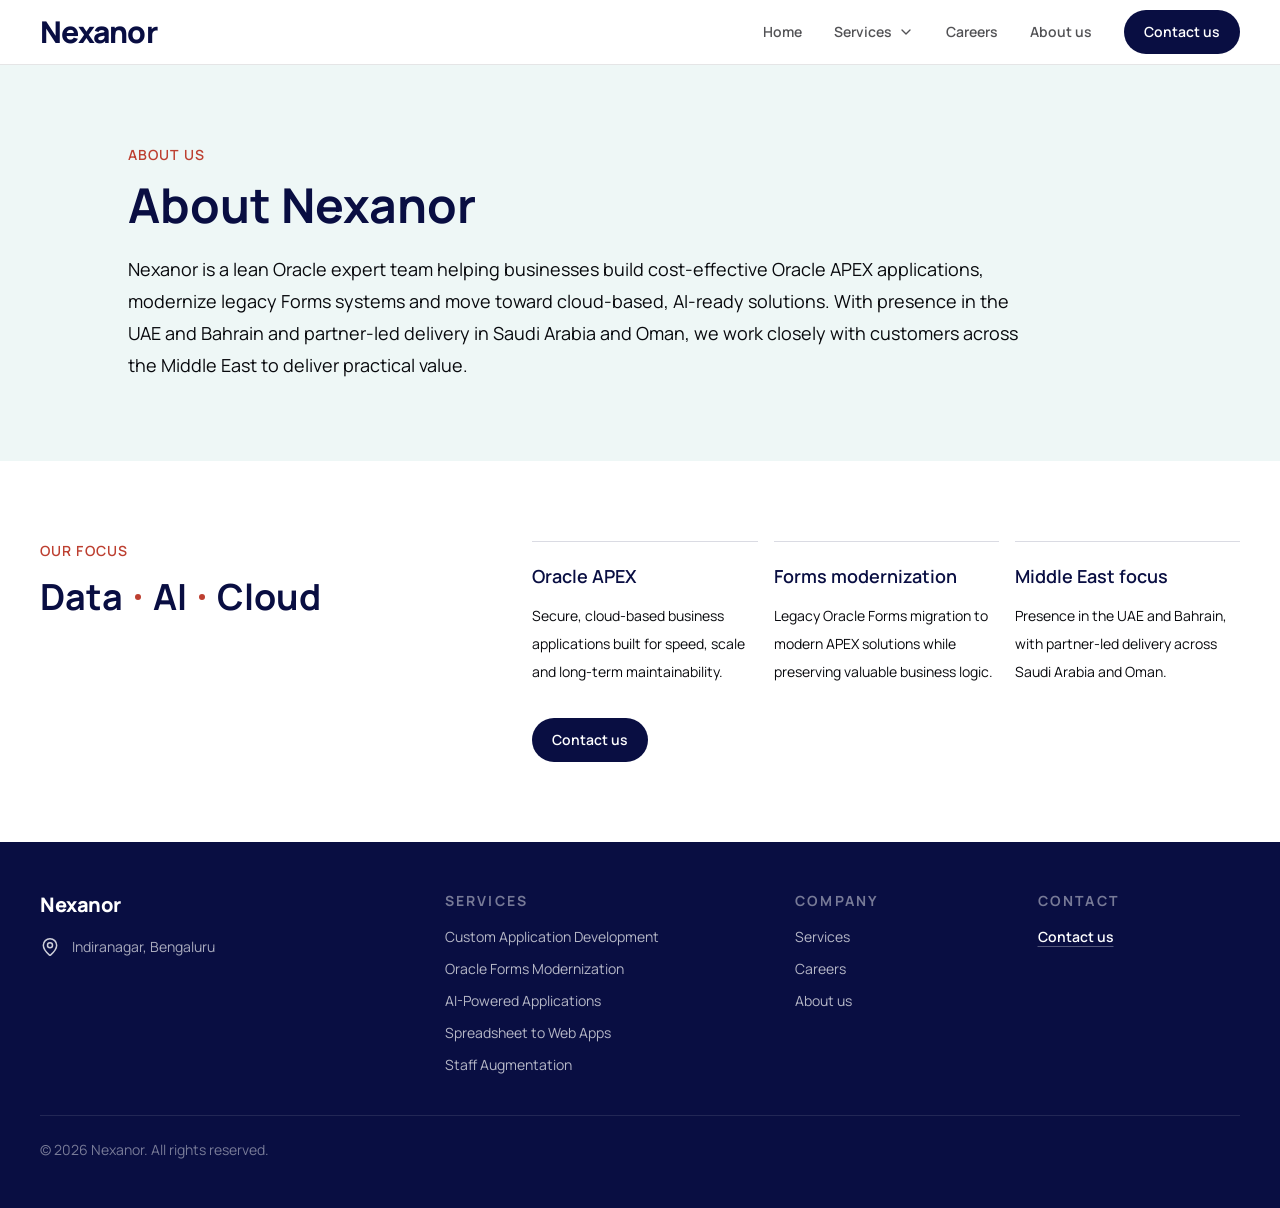
==== about/index.html @ 42dd61ac "Deploy contact form integration" ====
<!DOCTYPE html><html lang="en"> <head><meta charset="UTF-8"><meta name="description" content="Nexanor is an Oracle APEX expert team serving the Middle East with cost-effective, cloud-based, AI-ready business applications and Oracle Forms modernization."><meta name="viewport" content="width=device-width, initial-scale=1.0"><meta name="generator" content="Astro v4.16.19"><link rel="canonical" href="https://www.nexanor.io/about/"><title>About Nexanor | Oracle APEX Experts in the Middle East</title><script type="application/ld+json">{"@context":"https://schema.org","@graph":[{"@type":"Organization","@id":"https://www.nexanor.io/#organization","name":"Nexanor","url":"https://www.nexanor.io","description":"Nexanor builds cost-effective business applications using Oracle APEX, helping growing businesses modernize Oracle Forms and replace spreadsheet-driven processes with secure web applications.","areaServed":["Middle East","United Arab Emirates","India","Africa"],"knowsAbout":["Oracle APEX development","Oracle Forms modernization","Forms to APEX migration","Spreadsheet to web application migration","Cost-effective business applications","Oracle Database","Agentic AI workflows"]},{"@type":"WebSite","@id":"https://www.nexanor.io/#website","name":"Nexanor","url":"https://www.nexanor.io","publisher":{"@id":"https://www.nexanor.io/#organization"},"inLanguage":"en"}]}</script><script async src="https://www.googletagmanager.com/gtag/js?id=G-KNGRKKW37M"></script><link rel="stylesheet" href="/_astro/about.BpkSIraq.css"><script type="module" src="/_astro/hoisted.DgXRHMoU.js"></script></head> <body> <header class="sticky top-0 z-40 border-b border-ink/10 bg-white/95 backdrop-blur"> <nav class="px-5 sm:px-8 lg:px-10" aria-label="Primary navigation"> <div class="shell flex min-h-16 items-center gap-8"> <a class="text-2xl font-extrabold tracking-tight text-brand sm:text-3xl" href="/" aria-label="Nexanor home">
Nexanor
</a> <div class="ml-auto hidden items-center gap-8 md:flex"> <a class="text-sm font-semibold text-ink/70 transition hover:text-ink" href="/">Home</a> <div class="group relative"> <a class="inline-flex items-center gap-1.5 py-5 text-sm font-semibold text-ink/70 transition hover:text-ink" href="/services/">
Services
<svg xmlns="http://www.w3.org/2000/svg" width="24" height="24" viewBox="0 0 24 24" fill="none" stroke="currentColor" stroke-width="2" stroke-linecap="round" stroke-linejoin="round" aria-hidden="true" class="lucide lucide-chevron-down h-4 w-4 transition group-hover:rotate-180 group-focus-within:rotate-180"> <path d="m6 9 6 6 6-6"></path>  </svg> </a> <div class="invisible absolute left-1/2 top-full w-80 -translate-x-1/2 pt-3 opacity-0 transition group-hover:visible group-hover:opacity-100 group-focus-within:visible group-focus-within:opacity-100"> <div class="rounded-lg border border-line bg-white p-2 shadow-soft"> <a class="block rounded-md px-4 py-3 text-sm font-semibold text-brand hover:bg-cloud" href="/services/">All services</a> <div class="my-1 border-t border-line"></div> <a class="block rounded-md px-4 py-3 text-sm text-ink/70 transition hover:bg-cloud hover:text-brand" href="/services/oracle-apex-development/"> Custom Application Development </a><a class="block rounded-md px-4 py-3 text-sm text-ink/70 transition hover:bg-cloud hover:text-brand" href="/services/oracle-forms-to-apex-modernization/"> Oracle Forms Modernization </a><a class="block rounded-md px-4 py-3 text-sm text-ink/70 transition hover:bg-cloud hover:text-brand" href="/services/ai-powered-applications/"> AI-Powered Applications </a><a class="block rounded-md px-4 py-3 text-sm text-ink/70 transition hover:bg-cloud hover:text-brand" href="/services/spreadsheet-to-web-applications/"> Spreadsheet to Web Applications </a><a class="block rounded-md px-4 py-3 text-sm text-ink/70 transition hover:bg-cloud hover:text-brand" href="/services/oracle-staff-augmentation/"> Oracle Staff Augmentation </a> </div> </div> </div> <a class="text-sm font-semibold text-ink/70 transition hover:text-ink" href="/careers/">Careers</a><a class="text-sm font-semibold text-ink/70 transition hover:text-ink" href="/about/">About us</a> </div> <div class="hidden items-center gap-3 md:flex"> <button class="button-primary" type="button" data-contact-open>Contact us</button> </div> <button class="ml-auto inline-flex h-11 w-11 items-center justify-center rounded-full border border-ink/15 bg-white text-ink md:hidden" type="button" aria-label="Open navigation menu" aria-controls="mobile-menu" aria-expanded="false" data-menu-toggle> <span class="sr-only">Menu</span> <span class="relative block h-4 w-5" aria-hidden="true"> <span class="absolute left-0 top-0 h-0.5 w-5 rounded bg-current transition" data-menu-line></span> <span class="absolute left-0 top-1.5 h-0.5 w-5 rounded bg-current transition" data-menu-line></span> <span class="absolute left-0 top-3 h-0.5 w-5 rounded bg-current transition" data-menu-line></span> </span> </button> </div> </nav> <div id="mobile-menu" class="hidden border-t border-ink/10 bg-white px-5 py-4 md:hidden" data-mobile-menu> <div class="mx-auto flex max-w-7xl flex-col gap-2"> <a class="rounded-lg px-2 py-3 text-base font-semibold text-ink" href="/">Home</a> <details class="group"> <summary class="flex cursor-pointer list-none items-center justify-between rounded-lg px-2 py-3 text-base font-semibold text-ink [&::-webkit-details-marker]:hidden">
Services
<svg xmlns="http://www.w3.org/2000/svg" width="24" height="24" viewBox="0 0 24 24" fill="none" stroke="currentColor" stroke-width="2" stroke-linecap="round" stroke-linejoin="round" aria-hidden="true" class="lucide lucide-chevron-down h-5 w-5 transition group-open:rotate-180"> <path d="m6 9 6 6 6-6"></path>  </svg> </summary> <div class="ml-2 grid border-l border-line pl-3"> <a class="px-2 py-2.5 text-sm font-semibold text-brand" href="/services/">All services</a> <a class="px-2 py-2.5 text-sm text-ink/70" href="/services/oracle-apex-development/">Custom Application Development</a><a class="px-2 py-2.5 text-sm text-ink/70" href="/services/oracle-forms-to-apex-modernization/">Oracle Forms Modernization</a><a class="px-2 py-2.5 text-sm text-ink/70" href="/services/ai-powered-applications/">AI-Powered Applications</a><a class="px-2 py-2.5 text-sm text-ink/70" href="/services/spreadsheet-to-web-applications/">Spreadsheet to Web Applications</a><a class="px-2 py-2.5 text-sm text-ink/70" href="/services/oracle-staff-augmentation/">Oracle Staff Augmentation</a> </div> </details> <a class="rounded-lg px-2 py-3 text-base font-semibold text-ink" href="/careers/">Careers</a><a class="rounded-lg px-2 py-3 text-base font-semibold text-ink" href="/about/">About us</a> <button class="button-primary mt-2 w-full" type="button" data-contact-open>Contact us</button> </div> </div> </header>  <main>  <section class="section bg-[#eef7f6]"> <div class="shell max-w-5xl"> <p class="eyebrow">About us</p> <h1 class="mt-4 max-w-4xl text-[2.5rem] font-bold leading-[1.08] text-brand sm:text-5xl">About Nexanor</h1> <p class="mt-6 max-w-4xl text-lg leading-8 text-graphite/72">
Nexanor is a lean Oracle expert team helping businesses build cost-effective Oracle APEX applications, modernize legacy Forms systems and move toward cloud-based, AI-ready solutions. With presence in the UAE and Bahrain and partner-led delivery in Saudi Arabia and Oman, we work closely with customers across the Middle East to deliver practical value.
</p> </div> </section> <section class="section bg-white"> <div class="shell grid gap-10 lg:grid-cols-[0.78fr_1.22fr]"> <div> <p class="eyebrow">Our focus</p> <h2 class="mt-4 flex flex-wrap items-center gap-x-3 gap-y-2 text-3xl font-bold leading-tight text-brand sm:text-4xl"> <span>Data</span> <span class="h-1.5 w-1.5 rounded-full bg-oracle" aria-hidden="true"></span> <span>AI</span> <span class="h-1.5 w-1.5 rounded-full bg-oracle" aria-hidden="true"></span> <span>Cloud</span> </h2> </div> <div> <div class="grid gap-4 md:grid-cols-3"> <article class="border-t border-brand/15 pt-5"> <h3 class="text-lg font-semibold text-brand">Oracle APEX</h3> <p class="mt-3 text-sm leading-7 text-ink/66">
Secure, cloud-based business applications built for speed, scale and long-term maintainability.
</p> </article> <article class="border-t border-brand/15 pt-5"> <h3 class="text-lg font-semibold text-brand">Forms modernization</h3> <p class="mt-3 text-sm leading-7 text-ink/66">
Legacy Oracle Forms migration to modern APEX solutions while preserving valuable business logic.
</p> </article> <article class="border-t border-brand/15 pt-5"> <h3 class="text-lg font-semibold text-brand">Middle East focus</h3> <p class="mt-3 text-sm leading-7 text-ink/66">
Presence in the UAE and Bahrain, with partner-led delivery across Saudi Arabia and Oman.
</p> </article> </div> <button class="button-primary mt-8 w-fit" type="button" data-contact-open>Contact us</button> </div> </div> </section>  </main> <footer class="border-t border-brand/10 bg-brand px-5 py-12 text-white sm:px-8 lg:px-10"> <div class="shell grid gap-10 sm:grid-cols-2 lg:grid-cols-[1.35fr_1.15fr_0.75fr_0.75fr]"> <div> <a class="text-xl font-extrabold tracking-tight" href="/">Nexanor</a> <div class="mt-4 flex max-w-md items-start gap-3 text-sm leading-6 text-white/65"> <svg xmlns="http://www.w3.org/2000/svg" width="24" height="24" viewBox="0 0 24 24" fill="none" stroke="currentColor" stroke-width="1.8" stroke-linecap="round" stroke-linejoin="round" aria-hidden="true" class="lucide lucide-map-pin mt-0.5 h-5 w-5 shrink-0 text-white/80"> <path d="M20 10c0 4.993-5.539 10.193-7.399 11.799a1 1 0 0 1-1.202 0C9.539 20.193 4 14.993 4 10a8 8 0 0 1 16 0"></path><circle cx="12" cy="10" r="3"></circle>  </svg> <p>Indiranagar, Bengaluru</p> </div> </div> <div> <h2 class="text-sm font-bold uppercase tracking-[0.16em] text-white/45">Services</h2> <ul class="mt-4 grid gap-3 text-sm text-white/70"> <li><a class="hover:text-white" href="/services/oracle-apex-development/">Custom Application Development</a></li><li><a class="hover:text-white" href="/services/oracle-forms-to-apex-modernization/">Oracle Forms Modernization</a></li><li><a class="hover:text-white" href="/services/ai-powered-applications/">AI-Powered Applications</a></li><li><a class="hover:text-white" href="/services/spreadsheet-to-web-applications/">Spreadsheet to Web Apps</a></li><li><a class="hover:text-white" href="/services/oracle-staff-augmentation/">Staff Augmentation</a></li> </ul> </div> <div> <h2 class="text-sm font-bold uppercase tracking-[0.16em] text-white/45">Company</h2> <ul class="mt-4 grid gap-3 text-sm text-white/70"> <li><a class="hover:text-white" href="/services/">Services</a></li> <li><a class="hover:text-white" href="/careers/">Careers</a></li> <li><a class="hover:text-white" href="/about/">About us</a></li> </ul> </div> <div> <h2 class="text-sm font-bold uppercase tracking-[0.16em] text-white/45">Contact</h2> <button class="mt-4 text-left text-sm font-semibold text-white underline decoration-white/30 underline-offset-4 hover:decoration-white" type="button" data-contact-open>
Contact us
</button> </div> </div> <div class="shell mt-10 border-t border-white/10 pt-6 text-sm text-white/45"> <p>&copy; 2026 Nexanor. All rights reserved.</p> </div> </footer> <div class="fixed right-4 top-4 z-[60] hidden w-[calc(100%-2rem)] max-w-md rounded-2xl border bg-white p-4 shadow-soft sm:right-6 sm:top-6" role="status" aria-live="polite" data-contact-toast> <div class="flex items-start gap-3"> <span class="mt-1 h-2.5 w-2.5 shrink-0 rounded-full" data-contact-toast-dot></span> <p class="text-sm font-semibold leading-6" data-contact-toast-text></p> </div> </div> <div class="fixed inset-0 z-50 hidden items-start justify-center overflow-y-auto px-4 py-4 sm:items-center sm:px-5 sm:py-6" role="dialog" aria-modal="true" aria-labelledby="contact-title" data-contact-modal> <button class="absolute inset-0 bg-ink/60 backdrop-blur-sm" type="button" aria-label="Close contact form" data-contact-close></button> <section class="relative z-10 w-full max-w-xl rounded-2xl bg-white p-5 shadow-soft sm:max-h-[calc(100vh-3rem)] sm:overflow-y-auto sm:p-8"> <div class="flex items-start justify-between gap-6"> <div> <p class="eyebrow">Start a conversation</p> <h2 id="contact-title" class="mt-3 text-2xl font-bold text-ink sm:text-3xl">Contact us</h2> <p class="mt-3 text-sm leading-6 text-ink/65">Tell us what you are trying to build, modernize or simplify.</p> </div> <button class="sticky top-0 flex h-10 w-10 shrink-0 items-center justify-center rounded-full border border-ink/15 bg-white text-ink shadow-sm transition hover:border-ink/40" type="button" aria-label="Close contact form" data-contact-close> <span aria-hidden="true">&times;</span> </button> </div> <form class="mt-6 grid gap-4" data-contact-form> <div class="hidden" aria-hidden="true"> <label>
Website
<input type="text" name="website" tabindex="-1" autocomplete="off"> </label> </div> <label class="grid gap-2 text-sm font-semibold text-ink"> <span>Name <span class="text-oracle" aria-hidden="true">*</span></span> <input class="rounded-xl border border-ink/10 bg-cloud px-4 py-3 text-base font-normal outline-none transition focus:border-brand/35 focus:bg-white focus:ring-2 focus:ring-brand/10" type="text" name="fullName" autocomplete="name" maxlength="200" required> </label> <label class="grid gap-2 text-sm font-semibold text-ink"> <span>Email <span class="text-oracle" aria-hidden="true">*</span></span> <input class="rounded-xl border border-ink/10 bg-cloud px-4 py-3 text-base font-normal outline-none transition focus:border-brand/35 focus:bg-white focus:ring-2 focus:ring-brand/10" type="email" name="email" autocomplete="email" maxlength="320" required> </label> <div class="grid gap-4 sm:grid-cols-2"> <label class="grid gap-2 text-sm font-semibold text-ink">
Company
<input class="rounded-xl border border-ink/10 bg-cloud px-4 py-3 text-base font-normal outline-none transition focus:border-brand/35 focus:bg-white focus:ring-2 focus:ring-brand/10" type="text" name="companyName" autocomplete="organization" maxlength="200"> </label> <label class="grid gap-2 text-sm font-semibold text-ink"> <span>Phone <span class="text-oracle" aria-hidden="true">*</span></span> <input class="rounded-xl border border-ink/10 bg-cloud px-4 py-3 text-base font-normal outline-none transition focus:border-brand/35 focus:bg-white focus:ring-2 focus:ring-brand/10" type="tel" name="phone" autocomplete="tel" maxlength="80" placeholder="+971 50..." pattern="^+?[0-9 ()-]{7,30}$" required> </label> </div> <label class="grid gap-2 text-sm font-semibold text-ink"> <span>Message <span class="text-oracle" aria-hidden="true">*</span></span> <textarea class="min-h-32 rounded-xl border border-ink/10 bg-cloud px-4 py-3 text-base font-normal outline-none transition focus:border-brand/35 focus:bg-white focus:ring-2 focus:ring-brand/10" name="message" maxlength="4000" required data-contact-message-input></textarea> <span class="text-right text-xs font-normal leading-5 text-ink/45" data-contact-message-count>0 / 4000</span> </label> <p class="hidden rounded-2xl border px-4 py-3 text-sm leading-6" data-contact-message role="status" aria-live="polite"></p> <button class="mt-2 inline-flex items-center justify-center rounded-full bg-brand px-5 py-3 text-sm font-semibold text-white transition hover:bg-[#151c60] focus:outline-none focus:ring-2 focus:ring-brand focus:ring-offset-2 disabled:cursor-wait disabled:bg-brand/65" type="submit" data-contact-submit>
Send message
</button> </form> </section> </div>  </body></html>
---- _astro/about.BpkSIraq.css ----
@font-face{font-family:Manrope Variable;font-style:normal;font-display:swap;font-weight:200 800;src:url([data-uri]) format("woff2-variations");unicode-range:U+0460-052F,U+1C80-1C8A,U+20B4,U+2DE0-2DFF,U+A640-A69F,U+FE2E-FE2F}@font-face{font-family:Manrope Variable;font-style:normal;font-display:swap;font-weight:200 800;src:url(/_astro/manrope-cyrillic-wght-normal.Dvxsihut.woff2) format("woff2-variations");unicode-range:U+0301,U+0400-045F,U+0490-0491,U+04B0-04B1,U+2116}@font-face{font-family:Manrope Variable;font-style:normal;font-display:swap;font-weight:200 800;src:url(/_astro/manrope-greek-wght-normal.DL7QRZyv.woff2) format("woff2-variations");unicode-range:U+0370-0377,U+037A-037F,U+0384-038A,U+038C,U+038E-03A1,U+03A3-03FF}@font-face{font-family:Manrope Variable;font-style:normal;font-display:swap;font-weight:200 800;src:url(/_astro/manrope-vietnamese-wght-normal.usUDDRr7.woff2) format("woff2-variations");unicode-range:U+0102-0103,U+0110-0111,U+0128-0129,U+0168-0169,U+01A0-01A1,U+01AF-01B0,U+0300-0301,U+0303-0304,U+0308-0309,U+0323,U+0329,U+1EA0-1EF9,U+20AB}@font-face{font-family:Manrope Variable;font-style:normal;font-display:swap;font-weight:200 800;src:url(/_astro/manrope-latin-ext-wght-normal.Ch3YOpNY.woff2) format("woff2-variations");unicode-range:U+0100-02BA,U+02BD-02C5,U+02C7-02CC,U+02CE-02D7,U+02DD-02FF,U+0304,U+0308,U+0329,U+1D00-1DBF,U+1E00-1E9F,U+1EF2-1EFF,U+2020,U+20A0-20AB,U+20AD-20C0,U+2113,U+2C60-2C7F,U+A720-A7FF}@font-face{font-family:Manrope Variable;font-style:normal;font-display:swap;font-weight:200 800;src:url(/_astro/manrope-latin-wght-normal.DHIcAJRg.woff2) format("woff2-variations");unicode-range:U+0000-00FF,U+0131,U+0152-0153,U+02BB-02BC,U+02C6,U+02DA,U+02DC,U+0304,U+0308,U+0329,U+2000-206F,U+20AC,U+2122,U+2191,U+2193,U+2212,U+2215,U+FEFF,U+FFFD}*,:before,:after{--tw-border-spacing-x: 0;--tw-border-spacing-y: 0;--tw-translate-x: 0;--tw-translate-y: 0;--tw-rotate: 0;--tw-skew-x: 0;--tw-skew-y: 0;--tw-scale-x: 1;--tw-scale-y: 1;--tw-pan-x: ;--tw-pan-y: ;--tw-pinch-zoom: ;--tw-scroll-snap-strictness: proximity;--tw-gradient-from-position: ;--tw-gradient-via-position: ;--tw-gradient-to-position: ;--tw-ordinal: ;--tw-slashed-zero: ;--tw-numeric-figure: ;--tw-numeric-spacing: ;--tw-numeric-fraction: ;--tw-ring-inset: ;--tw-ring-offset-width: 0px;--tw-ring-offset-color: #fff;--tw-ring-color: rgb(59 130 246 / .5);--tw-ring-offset-shadow: 0 0 #0000;--tw-ring-shadow: 0 0 #0000;--tw-shadow: 0 0 #0000;--tw-shadow-colored: 0 0 #0000;--tw-blur: ;--tw-brightness: ;--tw-contrast: ;--tw-grayscale: ;--tw-hue-rotate: ;--tw-invert: ;--tw-saturate: ;--tw-sepia: ;--tw-drop-shadow: ;--tw-backdrop-blur: ;--tw-backdrop-brightness: ;--tw-backdrop-contrast: ;--tw-backdrop-grayscale: ;--tw-backdrop-hue-rotate: ;--tw-backdrop-invert: ;--tw-backdrop-opacity: ;--tw-backdrop-saturate: ;--tw-backdrop-sepia: ;--tw-contain-size: ;--tw-contain-layout: ;--tw-contain-paint: ;--tw-contain-style: }::backdrop{--tw-border-spacing-x: 0;--tw-border-spacing-y: 0;--tw-translate-x: 0;--tw-translate-y: 0;--tw-rotate: 0;--tw-skew-x: 0;--tw-skew-y: 0;--tw-scale-x: 1;--tw-scale-y: 1;--tw-pan-x: ;--tw-pan-y: ;--tw-pinch-zoom: ;--tw-scroll-snap-strictness: proximity;--tw-gradient-from-position: ;--tw-gradient-via-position: ;--tw-gradient-to-position: ;--tw-ordinal: ;--tw-slashed-zero: ;--tw-numeric-figure: ;--tw-numeric-spacing: ;--tw-numeric-fraction: ;--tw-ring-inset: ;--tw-ring-offset-width: 0px;--tw-ring-offset-color: #fff;--tw-ring-color: rgb(59 130 246 / .5);--tw-ring-offset-shadow: 0 0 #0000;--tw-ring-shadow: 0 0 #0000;--tw-shadow: 0 0 #0000;--tw-shadow-colored: 0 0 #0000;--tw-blur: ;--tw-brightness: ;--tw-contrast: ;--tw-grayscale: ;--tw-hue-rotate: ;--tw-invert: ;--tw-saturate: ;--tw-sepia: ;--tw-drop-shadow: ;--tw-backdrop-blur: ;--tw-backdrop-brightness: ;--tw-backdrop-contrast: ;--tw-backdrop-grayscale: ;--tw-backdrop-hue-rotate: ;--tw-backdrop-invert: ;--tw-backdrop-opacity: ;--tw-backdrop-saturate: ;--tw-backdrop-sepia: ;--tw-contain-size: ;--tw-contain-layout: ;--tw-contain-paint: ;--tw-contain-style: }*,:before,:after{box-sizing:border-box;border-width:0;border-style:solid;border-color:#e5e7eb}:before,:after{--tw-content: ""}html,:host{line-height:1.5;-webkit-text-size-adjust:100%;-moz-tab-size:4;-o-tab-size:4;tab-size:4;font-family:Manrope Variable,ui-sans-serif,system-ui,-apple-system,BlinkMacSystemFont,Segoe UI,sans-serif;font-feature-settings:normal;font-variation-settings:normal;-webkit-tap-highlight-color:transparent}body{margin:0;line-height:inherit}hr{height:0;color:inherit;border-top-width:1px}abbr:where([title]){-webkit-text-decoration:underline dotted;text-decoration:underline dotted}h1,h2,h3,h4,h5,h6{font-size:inherit;font-weight:inherit}a{color:inherit;text-decoration:inherit}b,strong{font-weight:bolder}code,kbd,samp,pre{font-family:ui-monospace,SFMono-Regular,Menlo,Monaco,Consolas,Liberation Mono,Courier New,monospace;font-feature-settings:normal;font-variation-settings:normal;font-size:1em}small{font-size:80%}sub,sup{font-size:75%;line-height:0;position:relative;vertical-align:baseline}sub{bottom:-.25em}sup{top:-.5em}table{text-indent:0;border-color:inherit;border-collapse:collapse}button,input,optgroup,select,textarea{font-family:inherit;font-feature-settings:inherit;font-variation-settings:inherit;font-size:100%;font-weight:inherit;line-height:inherit;letter-spacing:inherit;color:inherit;margin:0;padding:0}button,select{text-transform:none}button,input:where([type=button]),input:where([type=reset]),input:where([type=submit]){-webkit-appearance:button;background-color:transparent;background-image:none}:-moz-focusring{outline:auto}:-moz-ui-invalid{box-shadow:none}progress{vertical-align:baseline}::-webkit-inner-spin-button,::-webkit-outer-spin-button{height:auto}[type=search]{-webkit-appearance:textfield;outline-offset:-2px}::-webkit-search-decoration{-webkit-appearance:none}::-webkit-file-upload-button{-webkit-appearance:button;font:inherit}summary{display:list-item}blockquote,dl,dd,h1,h2,h3,h4,h5,h6,hr,figure,p,pre{margin:0}fieldset{margin:0;padding:0}legend{padding:0}ol,ul,menu{list-style:none;margin:0;padding:0}dialog{padding:0}textarea{resize:vertical}input::-moz-placeholder,textarea::-moz-placeholder{opacity:1;color:#9ca3af}input::placeholder,textarea::placeholder{opacity:1;color:#9ca3af}button,[role=button]{cursor:pointer}:disabled{cursor:default}img,svg,video,canvas,audio,iframe,embed,object{display:block;vertical-align:middle}img,video{max-width:100%;height:auto}[hidden]:where(:not([hidden=until-found])){display:none}:root{color-scheme:light}html{scroll-behavior:smooth}body{--tw-bg-opacity: 1;background-color:rgb(247 248 251 / var(--tw-bg-opacity, 1));font-family:Manrope Variable,ui-sans-serif,system-ui,-apple-system,BlinkMacSystemFont,Segoe UI,sans-serif;--tw-text-opacity: 1;color:rgb(8 9 13 / var(--tw-text-opacity, 1));-webkit-font-smoothing:antialiased;-moz-osx-font-smoothing:grayscale}::-moz-selection{--tw-bg-opacity: 1;background-color:rgb(189 63 48 / var(--tw-bg-opacity, 1));--tw-text-opacity: 1;color:rgb(255 255 255 / var(--tw-text-opacity, 1))}::selection{--tw-bg-opacity: 1;background-color:rgb(189 63 48 / var(--tw-bg-opacity, 1));--tw-text-opacity: 1;color:rgb(255 255 255 / var(--tw-text-opacity, 1))}.section{padding:4rem 1.25rem}@media (min-width: 640px){.section{padding-left:2rem;padding-right:2rem}}@media (min-width: 1024px){.section{padding:5rem 2.5rem}}.shell{margin-left:auto;margin-right:auto;max-width:80rem}.eyebrow{font-size:.75rem;line-height:1rem;font-weight:600;text-transform:uppercase;letter-spacing:.08em;--tw-text-opacity: 1;color:rgb(189 63 48 / var(--tw-text-opacity, 1))}@media (min-width: 640px){.eyebrow{font-size:.875rem;line-height:1.25rem}}.button-primary{display:inline-flex;align-items:center;justify-content:center;border-radius:9999px;--tw-bg-opacity: 1;background-color:rgb(9 14 66 / var(--tw-bg-opacity, 1));padding:.75rem 1.25rem;font-size:.875rem;line-height:1.25rem;font-weight:600;--tw-text-opacity: 1;color:rgb(255 255 255 / var(--tw-text-opacity, 1));transition-property:color,background-color,border-color,text-decoration-color,fill,stroke,opacity,box-shadow,transform,filter,backdrop-filter;transition-timing-function:cubic-bezier(.4,0,.2,1);transition-duration:.15s}.button-primary:hover{--tw-bg-opacity: 1;background-color:rgb(21 28 96 / var(--tw-bg-opacity, 1))}.button-primary:focus{outline:2px solid transparent;outline-offset:2px;--tw-ring-offset-shadow: var(--tw-ring-inset) 0 0 0 var(--tw-ring-offset-width) var(--tw-ring-offset-color);--tw-ring-shadow: var(--tw-ring-inset) 0 0 0 calc(2px + var(--tw-ring-offset-width)) var(--tw-ring-color);box-shadow:var(--tw-ring-offset-shadow),var(--tw-ring-shadow),var(--tw-shadow, 0 0 #0000);--tw-ring-opacity: 1;--tw-ring-color: rgb(9 14 66 / var(--tw-ring-opacity, 1));--tw-ring-offset-width: 2px}.sr-only{position:absolute;width:1px;height:1px;padding:0;margin:-1px;overflow:hidden;clip:rect(0,0,0,0);white-space:nowrap;border-width:0}.pointer-events-none{pointer-events:none}.visible{visibility:visible}.invisible{visibility:hidden}.fixed{position:fixed}.absolute{position:absolute}.relative{position:relative}.sticky{position:sticky}.-inset-3{inset:-.75rem}.inset-0{inset:0}.inset-x-0{left:0;right:0}.-right-24{right:-6rem}.left-0{left:0}.left-1\/2{left:50%}.right-4{right:1rem}.top-0{top:0}.top-1\.5{top:.375rem}.top-14{top:3.5rem}.top-3{top:.75rem}.top-4{top:1rem}.top-full{top:100%}.z-10{z-index:10}.z-40{z-index:40}.z-50{z-index:50}.z-\[60\]{z-index:60}.mx-auto{margin-left:auto;margin-right:auto}.my-1{margin-top:.25rem;margin-bottom:.25rem}.ml-2{margin-left:.5rem}.ml-auto{margin-left:auto}.mt-0\.5{margin-top:.125rem}.mt-1{margin-top:.25rem}.mt-10{margin-top:2.5rem}.mt-12{margin-top:3rem}.mt-2{margin-top:.5rem}.mt-3{margin-top:.75rem}.mt-4{margin-top:1rem}.mt-5{margin-top:1.25rem}.mt-6{margin-top:1.5rem}.mt-8{margin-top:2rem}.mt-9{margin-top:2.25rem}.mt-auto{margin-top:auto}.block{display:block}.flex{display:flex}.inline-flex{display:inline-flex}.grid{display:grid}.hidden{display:none}.aspect-\[3\/2\]{aspect-ratio:3/2}.aspect-\[4\/3\]{aspect-ratio:4/3}.h-0\.5{height:.125rem}.h-1\.5{height:.375rem}.h-10{height:2.5rem}.h-11{height:2.75rem}.h-12{height:3rem}.h-2\.5{height:.625rem}.h-3\.5{height:.875rem}.h-4{height:1rem}.h-5{height:1.25rem}.h-6{height:1.5rem}.h-72{height:18rem}.h-full{height:100%}.h-px{height:1px}.min-h-16{min-height:4rem}.min-h-32{min-height:8rem}.min-h-72{min-height:18rem}.min-h-\[17rem\]{min-height:17rem}.min-h-\[20rem\]{min-height:20rem}.w-1\.5{width:.375rem}.w-10{width:2.5rem}.w-11{width:2.75rem}.w-12{width:3rem}.w-2\.5{width:.625rem}.w-3\.5{width:.875rem}.w-4{width:1rem}.w-5{width:1.25rem}.w-6{width:1.5rem}.w-72{width:18rem}.w-8{width:2rem}.w-80{width:20rem}.w-\[calc\(100\%-2rem\)\]{width:calc(100% - 2rem)}.w-fit{width:-moz-fit-content;width:fit-content}.w-full{width:100%}.min-w-\[280px\]{min-width:280px}.max-w-2xl{max-width:42rem}.max-w-3xl{max-width:48rem}.max-w-4xl{max-width:56rem}.max-w-5xl{max-width:64rem}.max-w-7xl{max-width:80rem}.max-w-md{max-width:28rem}.max-w-xl{max-width:36rem}.flex-1{flex:1 1 0%}.shrink-0{flex-shrink:0}.grow{flex-grow:1}.-translate-x-1\/2{--tw-translate-x: -50%;transform:translate(var(--tw-translate-x),var(--tw-translate-y)) rotate(var(--tw-rotate)) skew(var(--tw-skew-x)) skewY(var(--tw-skew-y)) scaleX(var(--tw-scale-x)) scaleY(var(--tw-scale-y))}.-translate-y-1\.5{--tw-translate-y: -.375rem;transform:translate(var(--tw-translate-x),var(--tw-translate-y)) rotate(var(--tw-rotate)) skew(var(--tw-skew-x)) skewY(var(--tw-skew-y)) scaleX(var(--tw-scale-x)) scaleY(var(--tw-scale-y))}.translate-y-1\.5{--tw-translate-y: .375rem;transform:translate(var(--tw-translate-x),var(--tw-translate-y)) rotate(var(--tw-rotate)) skew(var(--tw-skew-x)) skewY(var(--tw-skew-y)) scaleX(var(--tw-scale-x)) scaleY(var(--tw-scale-y))}.-rotate-45{--tw-rotate: -45deg;transform:translate(var(--tw-translate-x),var(--tw-translate-y)) rotate(var(--tw-rotate)) skew(var(--tw-skew-x)) skewY(var(--tw-skew-y)) scaleX(var(--tw-scale-x)) scaleY(var(--tw-scale-y))}.rotate-45{--tw-rotate: 45deg;transform:translate(var(--tw-translate-x),var(--tw-translate-y)) rotate(var(--tw-rotate)) skew(var(--tw-skew-x)) skewY(var(--tw-skew-y)) scaleX(var(--tw-scale-x)) scaleY(var(--tw-scale-y))}.cursor-pointer{cursor:pointer}.snap-x{scroll-snap-type:x var(--tw-scroll-snap-strictness)}.snap-start{scroll-snap-align:start}.scroll-mt-24{scroll-margin-top:6rem}.list-none{list-style-type:none}.auto-rows-fr{grid-auto-rows:minmax(0,1fr)}.flex-col{flex-direction:column}.flex-wrap{flex-wrap:wrap}.items-start{align-items:flex-start}.items-center{align-items:center}.justify-center{justify-content:center}.justify-between{justify-content:space-between}.gap-1\.5{gap:.375rem}.gap-10{gap:2.5rem}.gap-12{gap:3rem}.gap-2{gap:.5rem}.gap-3{gap:.75rem}.gap-4{gap:1rem}.gap-5{gap:1.25rem}.gap-6{gap:1.5rem}.gap-8{gap:2rem}.gap-x-3{-moz-column-gap:.75rem;column-gap:.75rem}.gap-y-2{row-gap:.5rem}.overflow-hidden{overflow:hidden}.overflow-x-auto{overflow-x:auto}.overflow-y-auto{overflow-y:auto}.rounded{border-radius:.25rem}.rounded-2xl{border-radius:1rem}.rounded-\[1\.75rem\]{border-radius:1.75rem}.rounded-\[2rem\]{border-radius:2rem}.rounded-\[3px\]{border-radius:3px}.rounded-full{border-radius:9999px}.rounded-lg{border-radius:.5rem}.rounded-md{border-radius:.375rem}.rounded-xl{border-radius:.75rem}.border{border-width:1px}.border-y{border-top-width:1px;border-bottom-width:1px}.border-b{border-bottom-width:1px}.border-l{border-left-width:1px}.border-t{border-top-width:1px}.border-\[\#0a66c2\]\/20{border-color:#0a66c233}.border-brand\/10{border-color:#090e421a}.border-brand\/15{border-color:#090e4226}.border-ink\/10{border-color:#08090d1a}.border-ink\/15{border-color:#08090d26}.border-line{--tw-border-opacity: 1;border-color:rgb(223 228 238 / var(--tw-border-opacity, 1))}.border-oracle\/20{border-color:#bd3f3033}.border-white\/10{border-color:#ffffff1a}.border-white\/55{border-color:#ffffff8c}.border-white\/70{border-color:#ffffffb3}.bg-\[\#0a66c2\]{--tw-bg-opacity: 1;background-color:rgb(10 102 194 / var(--tw-bg-opacity, 1))}.bg-\[\#e7f5f4\]{--tw-bg-opacity: 1;background-color:rgb(231 245 244 / var(--tw-bg-opacity, 1))}.bg-\[\#eef7f6\]{--tw-bg-opacity: 1;background-color:rgb(238 247 246 / var(--tw-bg-opacity, 1))}.bg-\[\#fbfcfd\]{--tw-bg-opacity: 1;background-color:rgb(251 252 253 / var(--tw-bg-opacity, 1))}.bg-\[\#fff7f5\]{--tw-bg-opacity: 1;background-color:rgb(255 247 245 / var(--tw-bg-opacity, 1))}.bg-brand{--tw-bg-opacity: 1;background-color:rgb(9 14 66 / var(--tw-bg-opacity, 1))}.bg-cloud{--tw-bg-opacity: 1;background-color:rgb(247 248 251 / var(--tw-bg-opacity, 1))}.bg-current{background-color:currentColor}.bg-ink\/45{background-color:#08090d73}.bg-ink\/60{background-color:#08090d99}.bg-oracle{--tw-bg-opacity: 1;background-color:rgb(189 63 48 / var(--tw-bg-opacity, 1))}.bg-white{--tw-bg-opacity: 1;background-color:rgb(255 255 255 / var(--tw-bg-opacity, 1))}.bg-white\/60{background-color:#fff9}.bg-white\/70{background-color:#ffffffb3}.bg-white\/75{background-color:#ffffffbf}.bg-white\/80{background-color:#fffc}.bg-white\/95{background-color:#fffffff2}.object-cover{-o-object-fit:cover;object-fit:cover}.p-2{padding:.5rem}.p-4{padding:1rem}.p-5{padding:1.25rem}.p-6{padding:1.5rem}.px-2{padding-left:.5rem;padding-right:.5rem}.px-3{padding-left:.75rem;padding-right:.75rem}.px-4{padding-left:1rem;padding-right:1rem}.px-5{padding-left:1.25rem;padding-right:1.25rem}.px-6{padding-left:1.5rem;padding-right:1.5rem}.py-1\.5{padding-top:.375rem;padding-bottom:.375rem}.py-12{padding-top:3rem;padding-bottom:3rem}.py-16{padding-top:4rem;padding-bottom:4rem}.py-2{padding-top:.5rem;padding-bottom:.5rem}.py-2\.5{padding-top:.625rem;padding-bottom:.625rem}.py-3{padding-top:.75rem;padding-bottom:.75rem}.py-4{padding-top:1rem;padding-bottom:1rem}.py-5{padding-top:1.25rem;padding-bottom:1.25rem}.pb-10{padding-bottom:2.5rem}.pb-4{padding-bottom:1rem}.pl-3{padding-left:.75rem}.pt-3{padding-top:.75rem}.pt-5{padding-top:1.25rem}.pt-6{padding-top:1.5rem}.pt-7{padding-top:1.75rem}.pt-8{padding-top:2rem}.text-left{text-align:left}.text-right{text-align:right}.text-2xl{font-size:1.5rem;line-height:2rem}.text-3xl{font-size:1.875rem;line-height:2.25rem}.text-\[10px\]{font-size:10px}.text-\[2\.5rem\]{font-size:2.5rem}.text-base{font-size:1rem;line-height:1.5rem}.text-lg{font-size:1.125rem;line-height:1.75rem}.text-sm{font-size:.875rem;line-height:1.25rem}.text-xl{font-size:1.25rem;line-height:1.75rem}.text-xs{font-size:.75rem;line-height:1rem}.font-bold{font-weight:700}.font-extrabold{font-weight:800}.font-light{font-weight:300}.font-normal{font-weight:400}.font-semibold{font-weight:600}.uppercase{text-transform:uppercase}.leading-5{line-height:1.25rem}.leading-6{line-height:1.5rem}.leading-7{line-height:1.75rem}.leading-8{line-height:2rem}.leading-\[1\.06\]{line-height:1.06}.leading-\[1\.08\]{line-height:1.08}.leading-none{line-height:1}.leading-snug{line-height:1.375}.leading-tight{line-height:1.25}.tracking-\[0\.16em\]{letter-spacing:.16em}.tracking-tight{letter-spacing:-.025em}.text-\[\#0a66c2\]{--tw-text-opacity: 1;color:rgb(10 102 194 / var(--tw-text-opacity, 1))}.text-brand{--tw-text-opacity: 1;color:rgb(9 14 66 / var(--tw-text-opacity, 1))}.text-graphite\/70{color:#171923b3}.text-graphite\/75{color:#171923bf}.text-ink{--tw-text-opacity: 1;color:rgb(8 9 13 / var(--tw-text-opacity, 1))}.text-ink\/45{color:#08090d73}.text-ink\/65{color:#08090da6}.text-ink\/70{color:#08090db3}.text-oracle{--tw-text-opacity: 1;color:rgb(189 63 48 / var(--tw-text-opacity, 1))}.text-white{--tw-text-opacity: 1;color:rgb(255 255 255 / var(--tw-text-opacity, 1))}.text-white\/45{color:#ffffff73}.text-white\/65{color:#ffffffa6}.text-white\/70{color:#ffffffb3}.text-white\/80{color:#fffc}.underline{text-decoration-line:underline}.decoration-white\/30{text-decoration-color:#ffffff4d}.underline-offset-4{text-underline-offset:4px}.opacity-0{opacity:0}.shadow-\[0_18px_60px_rgba\(8\,9\,13\,0\.04\)\]{--tw-shadow: 0 18px 60px rgba(8,9,13,.04);--tw-shadow-colored: 0 18px 60px var(--tw-shadow-color);box-shadow:var(--tw-ring-offset-shadow, 0 0 #0000),var(--tw-ring-shadow, 0 0 #0000),var(--tw-shadow)}.shadow-\[0_18px_60px_rgba\(8\,9\,13\,0\.05\)\]{--tw-shadow: 0 18px 60px rgba(8,9,13,.05);--tw-shadow-colored: 0 18px 60px var(--tw-shadow-color);box-shadow:var(--tw-ring-offset-shadow, 0 0 #0000),var(--tw-ring-shadow, 0 0 #0000),var(--tw-shadow)}.shadow-sm{--tw-shadow: 0 1px 2px 0 rgb(0 0 0 / .05);--tw-shadow-colored: 0 1px 2px 0 var(--tw-shadow-color);box-shadow:var(--tw-ring-offset-shadow, 0 0 #0000),var(--tw-ring-shadow, 0 0 #0000),var(--tw-shadow)}.shadow-soft{--tw-shadow: 0 24px 80px rgba(8, 9, 13, .1);--tw-shadow-colored: 0 24px 80px var(--tw-shadow-color);box-shadow:var(--tw-ring-offset-shadow, 0 0 #0000),var(--tw-ring-shadow, 0 0 #0000),var(--tw-shadow)}.outline-none{outline:2px solid transparent;outline-offset:2px}.blur-2xl{--tw-blur: blur(40px);filter:var(--tw-blur) var(--tw-brightness) var(--tw-contrast) var(--tw-grayscale) var(--tw-hue-rotate) var(--tw-invert) var(--tw-saturate) var(--tw-sepia) var(--tw-drop-shadow)}.backdrop-blur{--tw-backdrop-blur: blur(8px);backdrop-filter:var(--tw-backdrop-blur) var(--tw-backdrop-brightness) var(--tw-backdrop-contrast) var(--tw-backdrop-grayscale) var(--tw-backdrop-hue-rotate) var(--tw-backdrop-invert) var(--tw-backdrop-opacity) var(--tw-backdrop-saturate) var(--tw-backdrop-sepia)}.backdrop-blur-sm{--tw-backdrop-blur: blur(4px);backdrop-filter:var(--tw-backdrop-blur) var(--tw-backdrop-brightness) var(--tw-backdrop-contrast) var(--tw-backdrop-grayscale) var(--tw-backdrop-hue-rotate) var(--tw-backdrop-invert) var(--tw-backdrop-opacity) var(--tw-backdrop-saturate) var(--tw-backdrop-sepia)}.transition{transition-property:color,background-color,border-color,text-decoration-color,fill,stroke,opacity,box-shadow,transform,filter,backdrop-filter;transition-timing-function:cubic-bezier(.4,0,.2,1);transition-duration:.15s}.duration-200{transition-duration:.2s}.duration-300{transition-duration:.3s}.\[scrollbar-width\:thin\]{scrollbar-width:thin}.hover\:-translate-y-1:hover{--tw-translate-y: -.25rem;transform:translate(var(--tw-translate-x),var(--tw-translate-y)) rotate(var(--tw-rotate)) skew(var(--tw-skew-x)) skewY(var(--tw-skew-y)) scaleX(var(--tw-scale-x)) scaleY(var(--tw-scale-y))}.hover\:border-brand\/20:hover{border-color:#090e4233}.hover\:border-brand\/25:hover{border-color:#090e4240}.hover\:border-ink\/35:hover{border-color:#08090d59}.hover\:border-ink\/40:hover{border-color:#08090d66}.hover\:bg-\[\#084d96\]:hover{--tw-bg-opacity: 1;background-color:rgb(8 77 150 / var(--tw-bg-opacity, 1))}.hover\:bg-\[\#151c60\]:hover{--tw-bg-opacity: 1;background-color:rgb(21 28 96 / var(--tw-bg-opacity, 1))}.hover\:bg-cloud:hover{--tw-bg-opacity: 1;background-color:rgb(247 248 251 / var(--tw-bg-opacity, 1))}.hover\:bg-white:hover{--tw-bg-opacity: 1;background-color:rgb(255 255 255 / var(--tw-bg-opacity, 1))}.hover\:bg-white\/90:hover{background-color:#ffffffe6}.hover\:text-brand:hover{--tw-text-opacity: 1;color:rgb(9 14 66 / var(--tw-text-opacity, 1))}.hover\:text-ink:hover{--tw-text-opacity: 1;color:rgb(8 9 13 / var(--tw-text-opacity, 1))}.hover\:text-oracle:hover{--tw-text-opacity: 1;color:rgb(189 63 48 / var(--tw-text-opacity, 1))}.hover\:text-white:hover{--tw-text-opacity: 1;color:rgb(255 255 255 / var(--tw-text-opacity, 1))}.hover\:decoration-white:hover{text-decoration-color:#fff}.hover\:shadow-soft:hover{--tw-shadow: 0 24px 80px rgba(8, 9, 13, .1);--tw-shadow-colored: 0 24px 80px var(--tw-shadow-color);box-shadow:var(--tw-ring-offset-shadow, 0 0 #0000),var(--tw-ring-shadow, 0 0 #0000),var(--tw-shadow)}.focus\:border-brand\/35:focus{border-color:#090e4259}.focus\:bg-white:focus{--tw-bg-opacity: 1;background-color:rgb(255 255 255 / var(--tw-bg-opacity, 1))}.focus\:outline-none:focus{outline:2px solid transparent;outline-offset:2px}.focus\:ring-2:focus{--tw-ring-offset-shadow: var(--tw-ring-inset) 0 0 0 var(--tw-ring-offset-width) var(--tw-ring-offset-color);--tw-ring-shadow: var(--tw-ring-inset) 0 0 0 calc(2px + var(--tw-ring-offset-width)) var(--tw-ring-color);box-shadow:var(--tw-ring-offset-shadow),var(--tw-ring-shadow),var(--tw-shadow, 0 0 #0000)}.focus\:ring-\[\#0a66c2\]:focus{--tw-ring-opacity: 1;--tw-ring-color: rgb(10 102 194 / var(--tw-ring-opacity, 1))}.focus\:ring-brand:focus{--tw-ring-opacity: 1;--tw-ring-color: rgb(9 14 66 / var(--tw-ring-opacity, 1))}.focus\:ring-brand\/10:focus{--tw-ring-color: rgb(9 14 66 / .1)}.focus\:ring-offset-2:focus{--tw-ring-offset-width: 2px}.focus\:ring-offset-\[\#e7f5f4\]:focus{--tw-ring-offset-color: #e7f5f4}.disabled\:cursor-wait:disabled{cursor:wait}.disabled\:bg-brand\/65:disabled{background-color:#090e42a6}.group[open] .group-open\:rotate-180{--tw-rotate: 180deg;transform:translate(var(--tw-translate-x),var(--tw-translate-y)) rotate(var(--tw-rotate)) skew(var(--tw-skew-x)) skewY(var(--tw-skew-y)) scaleX(var(--tw-scale-x)) scaleY(var(--tw-scale-y))}.group[open] .group-open\:rotate-45{--tw-rotate: 45deg;transform:translate(var(--tw-translate-x),var(--tw-translate-y)) rotate(var(--tw-rotate)) skew(var(--tw-skew-x)) skewY(var(--tw-skew-y)) scaleX(var(--tw-scale-x)) scaleY(var(--tw-scale-y))}.group:focus-within .group-focus-within\:visible{visibility:visible}.group:focus-within .group-focus-within\:rotate-180{--tw-rotate: 180deg;transform:translate(var(--tw-translate-x),var(--tw-translate-y)) rotate(var(--tw-rotate)) skew(var(--tw-skew-x)) skewY(var(--tw-skew-y)) scaleX(var(--tw-scale-x)) scaleY(var(--tw-scale-y))}.group:focus-within .group-focus-within\:opacity-100{opacity:1}.group:hover .group-hover\:visible{visibility:visible}.group:hover .group-hover\:rotate-180{--tw-rotate: 180deg;transform:translate(var(--tw-translate-x),var(--tw-translate-y)) rotate(var(--tw-rotate)) skew(var(--tw-skew-x)) skewY(var(--tw-skew-y)) scaleX(var(--tw-scale-x)) scaleY(var(--tw-scale-y))}.group:hover .group-hover\:bg-brand{--tw-bg-opacity: 1;background-color:rgb(9 14 66 / var(--tw-bg-opacity, 1))}.group:hover .group-hover\:text-oracle{--tw-text-opacity: 1;color:rgb(189 63 48 / var(--tw-text-opacity, 1))}.group:hover .group-hover\:text-white{--tw-text-opacity: 1;color:rgb(255 255 255 / var(--tw-text-opacity, 1))}.group:hover .group-hover\:opacity-100{opacity:1}@media (min-width: 640px){.sm\:right-6{right:1.5rem}.sm\:top-6{top:1.5rem}.sm\:max-h-\[calc\(100vh-3rem\)\]{max-height:calc(100vh - 3rem)}.sm\:min-w-\[360px\]{min-width:360px}.sm\:grid-cols-2{grid-template-columns:repeat(2,minmax(0,1fr))}.sm\:flex-row{flex-direction:row}.sm\:items-end{align-items:flex-end}.sm\:items-center{align-items:center}.sm\:justify-between{justify-content:space-between}.sm\:overflow-y-auto{overflow-y:auto}.sm\:p-8{padding:2rem}.sm\:px-5{padding-left:1.25rem;padding-right:1.25rem}.sm\:px-8{padding-left:2rem;padding-right:2rem}.sm\:py-20{padding-top:5rem;padding-bottom:5rem}.sm\:py-6{padding-top:1.5rem;padding-bottom:1.5rem}.sm\:text-3xl{font-size:1.875rem;line-height:2.25rem}.sm\:text-4xl{font-size:2.25rem;line-height:2.5rem}.sm\:text-5xl{font-size:3rem;line-height:1}.sm\:text-base{font-size:1rem;line-height:1.5rem}.sm\:text-lg{font-size:1.125rem;line-height:1.75rem}}@media (min-width: 768px){.md\:flex{display:flex}.md\:hidden{display:none}.md\:grid-cols-2{grid-template-columns:repeat(2,minmax(0,1fr))}.md\:grid-cols-3{grid-template-columns:repeat(3,minmax(0,1fr))}}@media (min-width: 1024px){.lg\:block{display:block}.lg\:grid-cols-2{grid-template-columns:repeat(2,minmax(0,1fr))}.lg\:grid-cols-3{grid-template-columns:repeat(3,minmax(0,1fr))}.lg\:grid-cols-4{grid-template-columns:repeat(4,minmax(0,1fr))}.lg\:grid-cols-\[0\.75fr_1\.25fr\]{grid-template-columns:.75fr 1.25fr}.lg\:grid-cols-\[0\.78fr_1\.22fr\]{grid-template-columns:.78fr 1.22fr}.lg\:grid-cols-\[0\.92fr_1\.08fr\]{grid-template-columns:.92fr 1.08fr}.lg\:grid-cols-\[0\.95fr_1\.05fr\]{grid-template-columns:.95fr 1.05fr}.lg\:grid-cols-\[1\.35fr_1\.15fr_0\.75fr_0\.75fr\]{grid-template-columns:1.35fr 1.15fr .75fr .75fr}.lg\:gap-14{gap:3.5rem}.lg\:px-10{padding-left:2.5rem;padding-right:2.5rem}.lg\:py-24{padding-top:6rem;padding-bottom:6rem}.lg\:text-\[3\.2rem\]{font-size:3.2rem}}.\[\&\:\:-webkit-details-marker\]\:hidden::-webkit-details-marker{display:none}
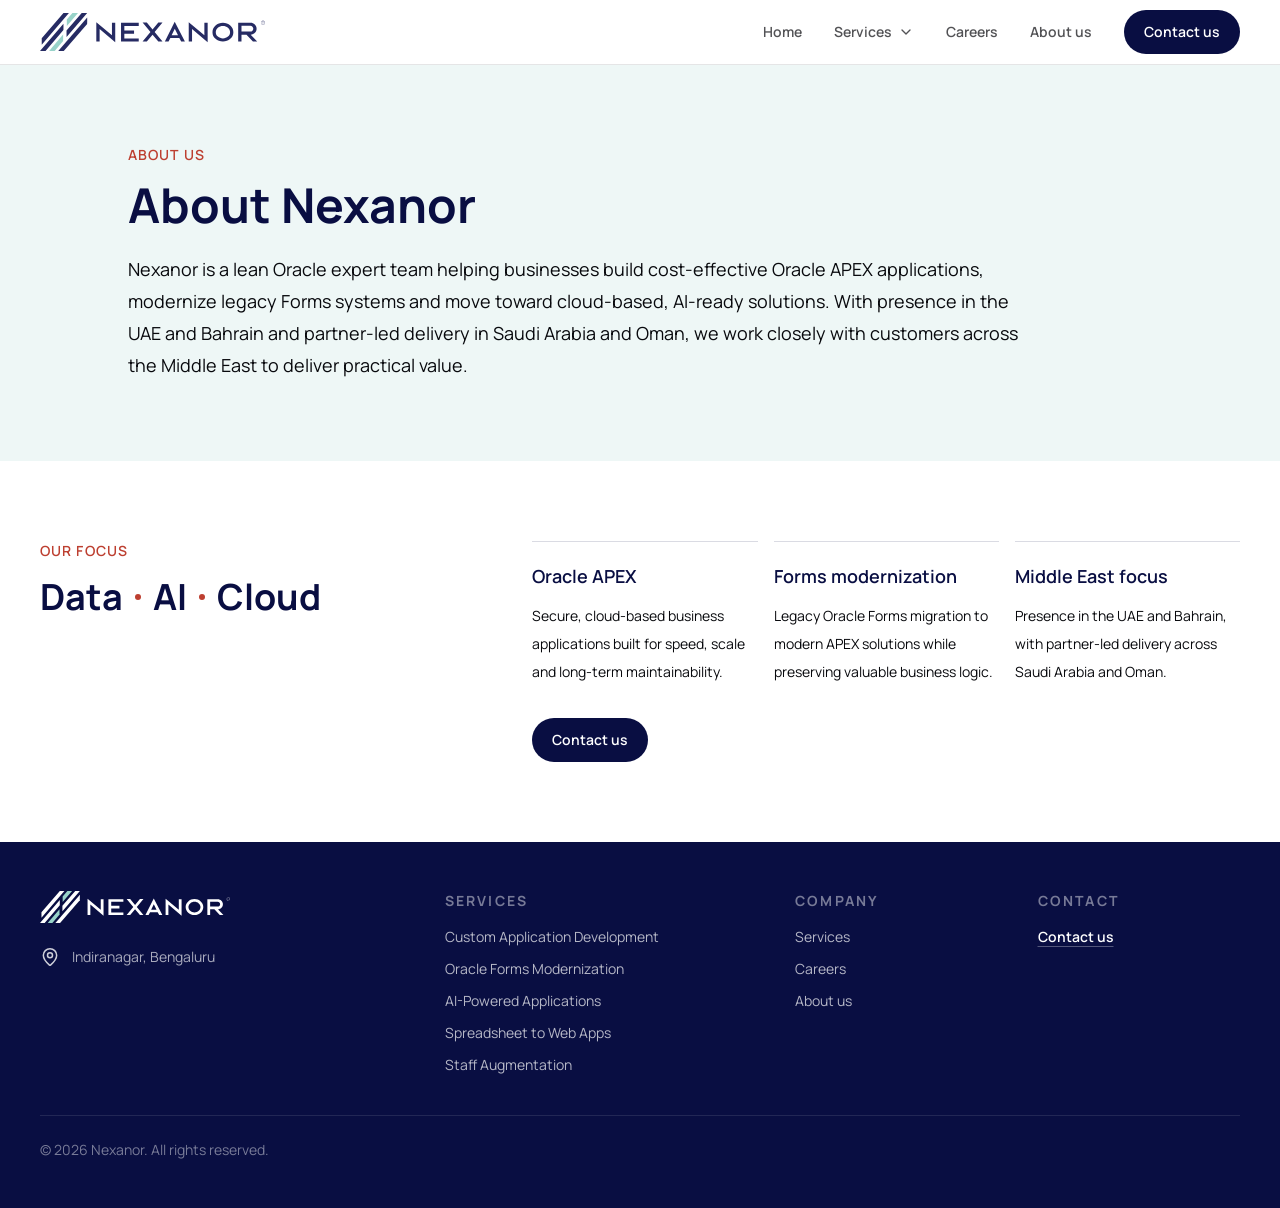
==== commit fcfc126e: "Restore deployed site with brand assets" ====
--- a/about/index.html
+++ b/about/index.html
@@ -1,6 +1,4 @@
-<!DOCTYPE html><html lang="en"> <head><meta charset="UTF-8"><meta name="description" content="Nexanor is an Oracle APEX expert team serving the Middle East with cost-effective, cloud-based, AI-ready business applications and Oracle Forms modernization."><meta name="viewport" content="width=device-width, initial-scale=1.0"><meta name="generator" content="Astro v4.16.19"><link rel="canonical" href="https://www.nexanor.io/about/"><title>About Nexanor | Oracle APEX Experts in the Middle East</title><script type="application/ld+json">{"@context":"https://schema.org","@graph":[{"@type":"Organization","@id":"https://www.nexanor.io/#organization","name":"Nexanor","url":"https://www.nexanor.io","description":"Nexanor builds cost-effective business applications using Oracle APEX, helping growing businesses modernize Oracle Forms and replace spreadsheet-driven processes with secure web applications.","areaServed":["Middle East","United Arab Emirates","India","Africa"],"knowsAbout":["Oracle APEX development","Oracle Forms modernization","Forms to APEX migration","Spreadsheet to web application migration","Cost-effective business applications","Oracle Database","Agentic AI workflows"]},{"@type":"WebSite","@id":"https://www.nexanor.io/#website","name":"Nexanor","url":"https://www.nexanor.io","publisher":{"@id":"https://www.nexanor.io/#organization"},"inLanguage":"en"}]}</script><script async src="https://www.googletagmanager.com/gtag/js?id=G-KNGRKKW37M"></script><link rel="stylesheet" href="/_astro/about.BpkSIraq.css"><script type="module" src="/_astro/hoisted.DgXRHMoU.js"></script></head> <body> <header class="sticky top-0 z-40 border-b border-ink/10 bg-white/95 backdrop-blur"> <nav class="px-5 sm:px-8 lg:px-10" aria-label="Primary navigation"> <div class="shell flex min-h-16 items-center gap-8"> <a class="text-2xl font-extrabold tracking-tight text-brand sm:text-3xl" href="/" aria-label="Nexanor home">
-Nexanor
-</a> <div class="ml-auto hidden items-center gap-8 md:flex"> <a class="text-sm font-semibold text-ink/70 transition hover:text-ink" href="/">Home</a> <div class="group relative"> <a class="inline-flex items-center gap-1.5 py-5 text-sm font-semibold text-ink/70 transition hover:text-ink" href="/services/">
+<!DOCTYPE html><html lang="en"> <head><meta charset="UTF-8"><meta name="description" content="Nexanor is an Oracle APEX expert team serving the Middle East with cost-effective, cloud-based, AI-ready business applications and Oracle Forms modernization."><meta name="viewport" content="width=device-width, initial-scale=1.0"><meta name="generator" content="Astro v4.16.19"><link rel="canonical" href="https://www.nexanor.io/about/"><link rel="icon" href="/favicon.ico" sizes="any"><link rel="icon" href="/favicon.svg" type="image/svg+xml"><link rel="apple-touch-icon" href="/apple-touch-icon.png"><meta property="og:type" content="website"><meta property="og:site_name" content="Nexanor"><meta property="og:title" content="About Nexanor | Oracle APEX Experts in the Middle East"><meta property="og:description" content="Nexanor is an Oracle APEX expert team serving the Middle East with cost-effective, cloud-based, AI-ready business applications and Oracle Forms modernization."><meta property="og:url" content="https://www.nexanor.io/about/"><meta property="og:image" content="https://www.nexanor.io/og-image.png"><meta property="og:image:width" content="1200"><meta property="og:image:height" content="630"><meta property="og:image:alt" content="Nexanor - Business Applications, Data, AI and Cloud"><meta name="twitter:card" content="summary_large_image"><meta name="twitter:title" content="About Nexanor | Oracle APEX Experts in the Middle East"><meta name="twitter:description" content="Nexanor is an Oracle APEX expert team serving the Middle East with cost-effective, cloud-based, AI-ready business applications and Oracle Forms modernization."><meta name="twitter:image" content="https://www.nexanor.io/og-image.png"><title>About Nexanor | Oracle APEX Experts in the Middle East</title><script type="application/ld+json">{"@context":"https://schema.org","@graph":[{"@type":"Organization","@id":"https://www.nexanor.io/#organization","name":"Nexanor","url":"https://www.nexanor.io","description":"Nexanor builds cost-effective business applications using Oracle APEX, helping growing businesses modernize Oracle Forms and replace spreadsheet-driven processes with secure web applications.","areaServed":["Middle East","United Arab Emirates","India","Africa"],"knowsAbout":["Oracle APEX development","Oracle Forms modernization","Forms to APEX migration","Spreadsheet to web application migration","Cost-effective business applications","Oracle Database","Agentic AI workflows"]},{"@type":"WebSite","@id":"https://www.nexanor.io/#website","name":"Nexanor","url":"https://www.nexanor.io","publisher":{"@id":"https://www.nexanor.io/#organization"},"inLanguage":"en"}]}</script><script async src="https://www.googletagmanager.com/gtag/js?id=G-KNGRKKW37M"></script><link rel="stylesheet" href="/_astro/about.Cu2PqFOA.css"><script type="module" src="/_astro/hoisted.DgXRHMoU.js"></script></head> <body> <header class="sticky top-0 z-40 border-b border-ink/10 bg-white/95 backdrop-blur"> <nav class="px-5 sm:px-8 lg:px-10" aria-label="Primary navigation"> <div class="shell flex min-h-16 items-center gap-8"> <a class="flex shrink-0 items-center" href="/" aria-label="Nexanor home"> <img class="h-9 w-auto sm:h-[38px]" src="/brand/nexanor-logo.svg" alt="Nexanor" width="225" height="38" decoding="async"> </a> <div class="ml-auto hidden items-center gap-8 md:flex"> <a class="text-sm font-semibold text-ink/70 transition hover:text-ink" href="/">Home</a> <div class="group relative"> <a class="inline-flex items-center gap-1.5 py-5 text-sm font-semibold text-ink/70 transition hover:text-ink" href="/services/">
 Services
 <svg xmlns="http://www.w3.org/2000/svg" width="24" height="24" viewBox="0 0 24 24" fill="none" stroke="currentColor" stroke-width="2" stroke-linecap="round" stroke-linejoin="round" aria-hidden="true" class="lucide lucide-chevron-down h-4 w-4 transition group-hover:rotate-180 group-focus-within:rotate-180"> <path d="m6 9 6 6 6-6"></path>  </svg> </a> <div class="invisible absolute left-1/2 top-full w-80 -translate-x-1/2 pt-3 opacity-0 transition group-hover:visible group-hover:opacity-100 group-focus-within:visible group-focus-within:opacity-100"> <div class="rounded-lg border border-line bg-white p-2 shadow-soft"> <a class="block rounded-md px-4 py-3 text-sm font-semibold text-brand hover:bg-cloud" href="/services/">All services</a> <div class="my-1 border-t border-line"></div> <a class="block rounded-md px-4 py-3 text-sm text-ink/70 transition hover:bg-cloud hover:text-brand" href="/services/oracle-apex-development/"> Custom Application Development </a><a class="block rounded-md px-4 py-3 text-sm text-ink/70 transition hover:bg-cloud hover:text-brand" href="/services/oracle-forms-to-apex-modernization/"> Oracle Forms Modernization </a><a class="block rounded-md px-4 py-3 text-sm text-ink/70 transition hover:bg-cloud hover:text-brand" href="/services/ai-powered-applications/"> AI-Powered Applications </a><a class="block rounded-md px-4 py-3 text-sm text-ink/70 transition hover:bg-cloud hover:text-brand" href="/services/spreadsheet-to-web-applications/"> Spreadsheet to Web Applications </a><a class="block rounded-md px-4 py-3 text-sm text-ink/70 transition hover:bg-cloud hover:text-brand" href="/services/oracle-staff-augmentation/"> Oracle Staff Augmentation </a> </div> </div> </div> <a class="text-sm font-semibold text-ink/70 transition hover:text-ink" href="/careers/">Careers</a><a class="text-sm font-semibold text-ink/70 transition hover:text-ink" href="/about/">About us</a> </div> <div class="hidden items-center gap-3 md:flex"> <button class="button-primary" type="button" data-contact-open>Contact us</button> </div> <button class="ml-auto inline-flex h-11 w-11 items-center justify-center rounded-full border border-ink/15 bg-white text-ink md:hidden" type="button" aria-label="Open navigation menu" aria-controls="mobile-menu" aria-expanded="false" data-menu-toggle> <span class="sr-only">Menu</span> <span class="relative block h-4 w-5" aria-hidden="true"> <span class="absolute left-0 top-0 h-0.5 w-5 rounded bg-current transition" data-menu-line></span> <span class="absolute left-0 top-1.5 h-0.5 w-5 rounded bg-current transition" data-menu-line></span> <span class="absolute left-0 top-3 h-0.5 w-5 rounded bg-current transition" data-menu-line></span> </span> </button> </div> </nav> <div id="mobile-menu" class="hidden border-t border-ink/10 bg-white px-5 py-4 md:hidden" data-mobile-menu> <div class="mx-auto flex max-w-7xl flex-col gap-2"> <a class="rounded-lg px-2 py-3 text-base font-semibold text-ink" href="/">Home</a> <details class="group"> <summary class="flex cursor-pointer list-none items-center justify-between rounded-lg px-2 py-3 text-base font-semibold text-ink [&::-webkit-details-marker]:hidden">
 Services
@@ -12,7 +10,7 @@
 Legacy Oracle Forms migration to modern APEX solutions while preserving valuable business logic.
 </p> </article> <article class="border-t border-brand/15 pt-5"> <h3 class="text-lg font-semibold text-brand">Middle East focus</h3> <p class="mt-3 text-sm leading-7 text-ink/66">
 Presence in the UAE and Bahrain, with partner-led delivery across Saudi Arabia and Oman.
-</p> </article> </div> <button class="button-primary mt-8 w-fit" type="button" data-contact-open>Contact us</button> </div> </div> </section>  </main> <footer class="border-t border-brand/10 bg-brand px-5 py-12 text-white sm:px-8 lg:px-10"> <div class="shell grid gap-10 sm:grid-cols-2 lg:grid-cols-[1.35fr_1.15fr_0.75fr_0.75fr]"> <div> <a class="text-xl font-extrabold tracking-tight" href="/">Nexanor</a> <div class="mt-4 flex max-w-md items-start gap-3 text-sm leading-6 text-white/65"> <svg xmlns="http://www.w3.org/2000/svg" width="24" height="24" viewBox="0 0 24 24" fill="none" stroke="currentColor" stroke-width="1.8" stroke-linecap="round" stroke-linejoin="round" aria-hidden="true" class="lucide lucide-map-pin mt-0.5 h-5 w-5 shrink-0 text-white/80"> <path d="M20 10c0 4.993-5.539 10.193-7.399 11.799a1 1 0 0 1-1.202 0C9.539 20.193 4 14.993 4 10a8 8 0 0 1 16 0"></path><circle cx="12" cy="10" r="3"></circle>  </svg> <p>Indiranagar, Bengaluru</p> </div> </div> <div> <h2 class="text-sm font-bold uppercase tracking-[0.16em] text-white/45">Services</h2> <ul class="mt-4 grid gap-3 text-sm text-white/70"> <li><a class="hover:text-white" href="/services/oracle-apex-development/">Custom Application Development</a></li><li><a class="hover:text-white" href="/services/oracle-forms-to-apex-modernization/">Oracle Forms Modernization</a></li><li><a class="hover:text-white" href="/services/ai-powered-applications/">AI-Powered Applications</a></li><li><a class="hover:text-white" href="/services/spreadsheet-to-web-applications/">Spreadsheet to Web Apps</a></li><li><a class="hover:text-white" href="/services/oracle-staff-augmentation/">Staff Augmentation</a></li> </ul> </div> <div> <h2 class="text-sm font-bold uppercase tracking-[0.16em] text-white/45">Company</h2> <ul class="mt-4 grid gap-3 text-sm text-white/70"> <li><a class="hover:text-white" href="/services/">Services</a></li> <li><a class="hover:text-white" href="/careers/">Careers</a></li> <li><a class="hover:text-white" href="/about/">About us</a></li> </ul> </div> <div> <h2 class="text-sm font-bold uppercase tracking-[0.16em] text-white/45">Contact</h2> <button class="mt-4 text-left text-sm font-semibold text-white underline decoration-white/30 underline-offset-4 hover:decoration-white" type="button" data-contact-open>
+</p> </article> </div> <button class="button-primary mt-8 w-fit" type="button" data-contact-open>Contact us</button> </div> </div> </section>  </main> <footer class="border-t border-brand/10 bg-brand px-5 py-12 text-white sm:px-8 lg:px-10"> <div class="shell grid gap-10 sm:grid-cols-2 lg:grid-cols-[1.35fr_1.15fr_0.75fr_0.75fr]"> <div> <a class="inline-flex items-center" href="/" aria-label="Nexanor home"> <img class="h-8 w-auto" src="/brand/nexanor-logo-footer.svg" alt="Nexanor" width="190" height="32" loading="lazy" decoding="async"> </a> <div class="mt-4 flex max-w-md items-start gap-3 text-sm leading-6 text-white/65"> <svg xmlns="http://www.w3.org/2000/svg" width="24" height="24" viewBox="0 0 24 24" fill="none" stroke="currentColor" stroke-width="1.8" stroke-linecap="round" stroke-linejoin="round" aria-hidden="true" class="lucide lucide-map-pin mt-0.5 h-5 w-5 shrink-0 text-white/80"> <path d="M20 10c0 4.993-5.539 10.193-7.399 11.799a1 1 0 0 1-1.202 0C9.539 20.193 4 14.993 4 10a8 8 0 0 1 16 0"></path><circle cx="12" cy="10" r="3"></circle>  </svg> <p>Indiranagar, Bengaluru</p> </div> </div> <div> <h2 class="text-sm font-bold uppercase tracking-[0.16em] text-white/45">Services</h2> <ul class="mt-4 grid gap-3 text-sm text-white/70"> <li><a class="hover:text-white" href="/services/oracle-apex-development/">Custom Application Development</a></li><li><a class="hover:text-white" href="/services/oracle-forms-to-apex-modernization/">Oracle Forms Modernization</a></li><li><a class="hover:text-white" href="/services/ai-powered-applications/">AI-Powered Applications</a></li><li><a class="hover:text-white" href="/services/spreadsheet-to-web-applications/">Spreadsheet to Web Apps</a></li><li><a class="hover:text-white" href="/services/oracle-staff-augmentation/">Staff Augmentation</a></li> </ul> </div> <div> <h2 class="text-sm font-bold uppercase tracking-[0.16em] text-white/45">Company</h2> <ul class="mt-4 grid gap-3 text-sm text-white/70"> <li><a class="hover:text-white" href="/services/">Services</a></li> <li><a class="hover:text-white" href="/careers/">Careers</a></li> <li><a class="hover:text-white" href="/about/">About us</a></li> </ul> </div> <div> <h2 class="text-sm font-bold uppercase tracking-[0.16em] text-white/45">Contact</h2> <button class="mt-4 text-left text-sm font-semibold text-white underline decoration-white/30 underline-offset-4 hover:decoration-white" type="button" data-contact-open>
 Contact us
 </button> </div> </div> <div class="shell mt-10 border-t border-white/10 pt-6 text-sm text-white/45"> <p>&copy; 2026 Nexanor. All rights reserved.</p> </div> </footer> <div class="fixed right-4 top-4 z-[60] hidden w-[calc(100%-2rem)] max-w-md rounded-2xl border bg-white p-4 shadow-soft sm:right-6 sm:top-6" role="status" aria-live="polite" data-contact-toast> <div class="flex items-start gap-3"> <span class="mt-1 h-2.5 w-2.5 shrink-0 rounded-full" data-contact-toast-dot></span> <p class="text-sm font-semibold leading-6" data-contact-toast-text></p> </div> </div> <div class="fixed inset-0 z-50 hidden items-start justify-center overflow-y-auto px-4 py-4 sm:items-center sm:px-5 sm:py-6" role="dialog" aria-modal="true" aria-labelledby="contact-title" data-contact-modal> <button class="absolute inset-0 bg-ink/60 backdrop-blur-sm" type="button" aria-label="Close contact form" data-contact-close></button> <section class="relative z-10 w-full max-w-xl rounded-2xl bg-white p-5 shadow-soft sm:max-h-[calc(100vh-3rem)] sm:overflow-y-auto sm:p-8"> <div class="flex items-start justify-between gap-6"> <div> <p class="eyebrow">Start a conversation</p> <h2 id="contact-title" class="mt-3 text-2xl font-bold text-ink sm:text-3xl">Contact us</h2> <p class="mt-3 text-sm leading-6 text-ink/65">Tell us what you are trying to build, modernize or simplify.</p> </div> <button class="sticky top-0 flex h-10 w-10 shrink-0 items-center justify-center rounded-full border border-ink/15 bg-white text-ink shadow-sm transition hover:border-ink/40" type="button" aria-label="Close contact form" data-contact-close> <span aria-hidden="true">&times;</span> </button> </div> <form class="mt-6 grid gap-4" data-contact-form> <div class="hidden" aria-hidden="true"> <label>
 Website
--- a/_astro/about.Cu2PqFOA.css
+++ b/_astro/about.Cu2PqFOA.css
@@ -0,0 +1 @@
+@font-face{font-family:Manrope Variable;font-style:normal;font-display:swap;font-weight:200 800;src:url([data-uri]) format("woff2-variations");unicode-range:U+0460-052F,U+1C80-1C8A,U+20B4,U+2DE0-2DFF,U+A640-A69F,U+FE2E-FE2F}@font-face{font-family:Manrope Variable;font-style:normal;font-display:swap;font-weight:200 800;src:url(/_astro/manrope-cyrillic-wght-normal.Dvxsihut.woff2) format("woff2-variations");unicode-range:U+0301,U+0400-045F,U+0490-0491,U+04B0-04B1,U+2116}@font-face{font-family:Manrope Variable;font-style:normal;font-display:swap;font-weight:200 800;src:url(/_astro/manrope-greek-wght-normal.DL7QRZyv.woff2) format("woff2-variations");unicode-range:U+0370-0377,U+037A-037F,U+0384-038A,U+038C,U+038E-03A1,U+03A3-03FF}@font-face{font-family:Manrope Variable;font-style:normal;font-display:swap;font-weight:200 800;src:url(/_astro/manrope-vietnamese-wght-normal.usUDDRr7.woff2) format("woff2-variations");unicode-range:U+0102-0103,U+0110-0111,U+0128-0129,U+0168-0169,U+01A0-01A1,U+01AF-01B0,U+0300-0301,U+0303-0304,U+0308-0309,U+0323,U+0329,U+1EA0-1EF9,U+20AB}@font-face{font-family:Manrope Variable;font-style:normal;font-display:swap;font-weight:200 800;src:url(/_astro/manrope-latin-ext-wght-normal.Ch3YOpNY.woff2) format("woff2-variations");unicode-range:U+0100-02BA,U+02BD-02C5,U+02C7-02CC,U+02CE-02D7,U+02DD-02FF,U+0304,U+0308,U+0329,U+1D00-1DBF,U+1E00-1E9F,U+1EF2-1EFF,U+2020,U+20A0-20AB,U+20AD-20C0,U+2113,U+2C60-2C7F,U+A720-A7FF}@font-face{font-family:Manrope Variable;font-style:normal;font-display:swap;font-weight:200 800;src:url(/_astro/manrope-latin-wght-normal.DHIcAJRg.woff2) format("woff2-variations");unicode-range:U+0000-00FF,U+0131,U+0152-0153,U+02BB-02BC,U+02C6,U+02DA,U+02DC,U+0304,U+0308,U+0329,U+2000-206F,U+20AC,U+2122,U+2191,U+2193,U+2212,U+2215,U+FEFF,U+FFFD}*,:before,:after{--tw-border-spacing-x: 0;--tw-border-spacing-y: 0;--tw-translate-x: 0;--tw-translate-y: 0;--tw-rotate: 0;--tw-skew-x: 0;--tw-skew-y: 0;--tw-scale-x: 1;--tw-scale-y: 1;--tw-pan-x: ;--tw-pan-y: ;--tw-pinch-zoom: ;--tw-scroll-snap-strictness: proximity;--tw-gradient-from-position: ;--tw-gradient-via-position: ;--tw-gradient-to-position: ;--tw-ordinal: ;--tw-slashed-zero: ;--tw-numeric-figure: ;--tw-numeric-spacing: ;--tw-numeric-fraction: ;--tw-ring-inset: ;--tw-ring-offset-width: 0px;--tw-ring-offset-color: #fff;--tw-ring-color: rgb(59 130 246 / .5);--tw-ring-offset-shadow: 0 0 #0000;--tw-ring-shadow: 0 0 #0000;--tw-shadow: 0 0 #0000;--tw-shadow-colored: 0 0 #0000;--tw-blur: ;--tw-brightness: ;--tw-contrast: ;--tw-grayscale: ;--tw-hue-rotate: ;--tw-invert: ;--tw-saturate: ;--tw-sepia: ;--tw-drop-shadow: ;--tw-backdrop-blur: ;--tw-backdrop-brightness: ;--tw-backdrop-contrast: ;--tw-backdrop-grayscale: ;--tw-backdrop-hue-rotate: ;--tw-backdrop-invert: ;--tw-backdrop-opacity: ;--tw-backdrop-saturate: ;--tw-backdrop-sepia: ;--tw-contain-size: ;--tw-contain-layout: ;--tw-contain-paint: ;--tw-contain-style: }::backdrop{--tw-border-spacing-x: 0;--tw-border-spacing-y: 0;--tw-translate-x: 0;--tw-translate-y: 0;--tw-rotate: 0;--tw-skew-x: 0;--tw-skew-y: 0;--tw-scale-x: 1;--tw-scale-y: 1;--tw-pan-x: ;--tw-pan-y: ;--tw-pinch-zoom: ;--tw-scroll-snap-strictness: proximity;--tw-gradient-from-position: ;--tw-gradient-via-position: ;--tw-gradient-to-position: ;--tw-ordinal: ;--tw-slashed-zero: ;--tw-numeric-figure: ;--tw-numeric-spacing: ;--tw-numeric-fraction: ;--tw-ring-inset: ;--tw-ring-offset-width: 0px;--tw-ring-offset-color: #fff;--tw-ring-color: rgb(59 130 246 / .5);--tw-ring-offset-shadow: 0 0 #0000;--tw-ring-shadow: 0 0 #0000;--tw-shadow: 0 0 #0000;--tw-shadow-colored: 0 0 #0000;--tw-blur: ;--tw-brightness: ;--tw-contrast: ;--tw-grayscale: ;--tw-hue-rotate: ;--tw-invert: ;--tw-saturate: ;--tw-sepia: ;--tw-drop-shadow: ;--tw-backdrop-blur: ;--tw-backdrop-brightness: ;--tw-backdrop-contrast: ;--tw-backdrop-grayscale: ;--tw-backdrop-hue-rotate: ;--tw-backdrop-invert: ;--tw-backdrop-opacity: ;--tw-backdrop-saturate: ;--tw-backdrop-sepia: ;--tw-contain-size: ;--tw-contain-layout: ;--tw-contain-paint: ;--tw-contain-style: }*,:before,:after{box-sizing:border-box;border-width:0;border-style:solid;border-color:#e5e7eb}:before,:after{--tw-content: ""}html,:host{line-height:1.5;-webkit-text-size-adjust:100%;-moz-tab-size:4;-o-tab-size:4;tab-size:4;font-family:Manrope Variable,ui-sans-serif,system-ui,-apple-system,BlinkMacSystemFont,Segoe UI,sans-serif;font-feature-settings:normal;font-variation-settings:normal;-webkit-tap-highlight-color:transparent}body{margin:0;line-height:inherit}hr{height:0;color:inherit;border-top-width:1px}abbr:where([title]){-webkit-text-decoration:underline dotted;text-decoration:underline dotted}h1,h2,h3,h4,h5,h6{font-size:inherit;font-weight:inherit}a{color:inherit;text-decoration:inherit}b,strong{font-weight:bolder}code,kbd,samp,pre{font-family:ui-monospace,SFMono-Regular,Menlo,Monaco,Consolas,Liberation Mono,Courier New,monospace;font-feature-settings:normal;font-variation-settings:normal;font-size:1em}small{font-size:80%}sub,sup{font-size:75%;line-height:0;position:relative;vertical-align:baseline}sub{bottom:-.25em}sup{top:-.5em}table{text-indent:0;border-color:inherit;border-collapse:collapse}button,input,optgroup,select,textarea{font-family:inherit;font-feature-settings:inherit;font-variation-settings:inherit;font-size:100%;font-weight:inherit;line-height:inherit;letter-spacing:inherit;color:inherit;margin:0;padding:0}button,select{text-transform:none}button,input:where([type=button]),input:where([type=reset]),input:where([type=submit]){-webkit-appearance:button;background-color:transparent;background-image:none}:-moz-focusring{outline:auto}:-moz-ui-invalid{box-shadow:none}progress{vertical-align:baseline}::-webkit-inner-spin-button,::-webkit-outer-spin-button{height:auto}[type=search]{-webkit-appearance:textfield;outline-offset:-2px}::-webkit-search-decoration{-webkit-appearance:none}::-webkit-file-upload-button{-webkit-appearance:button;font:inherit}summary{display:list-item}blockquote,dl,dd,h1,h2,h3,h4,h5,h6,hr,figure,p,pre{margin:0}fieldset{margin:0;padding:0}legend{padding:0}ol,ul,menu{list-style:none;margin:0;padding:0}dialog{padding:0}textarea{resize:vertical}input::-moz-placeholder,textarea::-moz-placeholder{opacity:1;color:#9ca3af}input::placeholder,textarea::placeholder{opacity:1;color:#9ca3af}button,[role=button]{cursor:pointer}:disabled{cursor:default}img,svg,video,canvas,audio,iframe,embed,object{display:block;vertical-align:middle}img,video{max-width:100%;height:auto}[hidden]:where(:not([hidden=until-found])){display:none}:root{color-scheme:light}html{scroll-behavior:smooth}body{--tw-bg-opacity: 1;background-color:rgb(247 248 251 / var(--tw-bg-opacity, 1));font-family:Manrope Variable,ui-sans-serif,system-ui,-apple-system,BlinkMacSystemFont,Segoe UI,sans-serif;--tw-text-opacity: 1;color:rgb(8 9 13 / var(--tw-text-opacity, 1));-webkit-font-smoothing:antialiased;-moz-osx-font-smoothing:grayscale}::-moz-selection{--tw-bg-opacity: 1;background-color:rgb(189 63 48 / var(--tw-bg-opacity, 1));--tw-text-opacity: 1;color:rgb(255 255 255 / var(--tw-text-opacity, 1))}::selection{--tw-bg-opacity: 1;background-color:rgb(189 63 48 / var(--tw-bg-opacity, 1));--tw-text-opacity: 1;color:rgb(255 255 255 / var(--tw-text-opacity, 1))}.section{padding:4rem 1.25rem}@media (min-width: 640px){.section{padding-left:2rem;padding-right:2rem}}@media (min-width: 1024px){.section{padding:5rem 2.5rem}}.shell{margin-left:auto;margin-right:auto;max-width:80rem}.eyebrow{font-size:.75rem;line-height:1rem;font-weight:600;text-transform:uppercase;letter-spacing:.08em;--tw-text-opacity: 1;color:rgb(189 63 48 / var(--tw-text-opacity, 1))}@media (min-width: 640px){.eyebrow{font-size:.875rem;line-height:1.25rem}}.button-primary{display:inline-flex;align-items:center;justify-content:center;border-radius:9999px;--tw-bg-opacity: 1;background-color:rgb(9 14 66 / var(--tw-bg-opacity, 1));padding:.75rem 1.25rem;font-size:.875rem;line-height:1.25rem;font-weight:600;--tw-text-opacity: 1;color:rgb(255 255 255 / var(--tw-text-opacity, 1));transition-property:color,background-color,border-color,text-decoration-color,fill,stroke,opacity,box-shadow,transform,filter,backdrop-filter;transition-timing-function:cubic-bezier(.4,0,.2,1);transition-duration:.15s}.button-primary:hover{--tw-bg-opacity: 1;background-color:rgb(21 28 96 / var(--tw-bg-opacity, 1))}.button-primary:focus{outline:2px solid transparent;outline-offset:2px;--tw-ring-offset-shadow: var(--tw-ring-inset) 0 0 0 var(--tw-ring-offset-width) var(--tw-ring-offset-color);--tw-ring-shadow: var(--tw-ring-inset) 0 0 0 calc(2px + var(--tw-ring-offset-width)) var(--tw-ring-color);box-shadow:var(--tw-ring-offset-shadow),var(--tw-ring-shadow),var(--tw-shadow, 0 0 #0000);--tw-ring-opacity: 1;--tw-ring-color: rgb(9 14 66 / var(--tw-ring-opacity, 1));--tw-ring-offset-width: 2px}.sr-only{position:absolute;width:1px;height:1px;padding:0;margin:-1px;overflow:hidden;clip:rect(0,0,0,0);white-space:nowrap;border-width:0}.pointer-events-none{pointer-events:none}.visible{visibility:visible}.invisible{visibility:hidden}.fixed{position:fixed}.absolute{position:absolute}.relative{position:relative}.sticky{position:sticky}.-inset-3{inset:-.75rem}.inset-0{inset:0}.inset-x-0{left:0;right:0}.-right-24{right:-6rem}.left-0{left:0}.left-1\/2{left:50%}.right-4{right:1rem}.top-0{top:0}.top-1\.5{top:.375rem}.top-14{top:3.5rem}.top-3{top:.75rem}.top-4{top:1rem}.top-full{top:100%}.z-10{z-index:10}.z-40{z-index:40}.z-50{z-index:50}.z-\[60\]{z-index:60}.mx-auto{margin-left:auto;margin-right:auto}.my-1{margin-top:.25rem;margin-bottom:.25rem}.ml-2{margin-left:.5rem}.ml-auto{margin-left:auto}.mt-0\.5{margin-top:.125rem}.mt-1{margin-top:.25rem}.mt-10{margin-top:2.5rem}.mt-12{margin-top:3rem}.mt-2{margin-top:.5rem}.mt-3{margin-top:.75rem}.mt-4{margin-top:1rem}.mt-5{margin-top:1.25rem}.mt-6{margin-top:1.5rem}.mt-8{margin-top:2rem}.mt-9{margin-top:2.25rem}.mt-auto{margin-top:auto}.block{display:block}.flex{display:flex}.inline-flex{display:inline-flex}.grid{display:grid}.hidden{display:none}.aspect-\[3\/2\]{aspect-ratio:3/2}.aspect-\[4\/3\]{aspect-ratio:4/3}.h-0\.5{height:.125rem}.h-1\.5{height:.375rem}.h-10{height:2.5rem}.h-11{height:2.75rem}.h-12{height:3rem}.h-2\.5{height:.625rem}.h-3\.5{height:.875rem}.h-4{height:1rem}.h-5{height:1.25rem}.h-6{height:1.5rem}.h-72{height:18rem}.h-8{height:2rem}.h-9{height:2.25rem}.h-full{height:100%}.h-px{height:1px}.min-h-16{min-height:4rem}.min-h-32{min-height:8rem}.min-h-72{min-height:18rem}.min-h-\[17rem\]{min-height:17rem}.min-h-\[20rem\]{min-height:20rem}.w-1\.5{width:.375rem}.w-10{width:2.5rem}.w-11{width:2.75rem}.w-12{width:3rem}.w-2\.5{width:.625rem}.w-3\.5{width:.875rem}.w-4{width:1rem}.w-5{width:1.25rem}.w-6{width:1.5rem}.w-72{width:18rem}.w-8{width:2rem}.w-80{width:20rem}.w-\[calc\(100\%-2rem\)\]{width:calc(100% - 2rem)}.w-auto{width:auto}.w-fit{width:-moz-fit-content;width:fit-content}.w-full{width:100%}.min-w-\[280px\]{min-width:280px}.max-w-2xl{max-width:42rem}.max-w-3xl{max-width:48rem}.max-w-4xl{max-width:56rem}.max-w-5xl{max-width:64rem}.max-w-7xl{max-width:80rem}.max-w-md{max-width:28rem}.max-w-xl{max-width:36rem}.flex-1{flex:1 1 0%}.shrink-0{flex-shrink:0}.grow{flex-grow:1}.-translate-x-1\/2{--tw-translate-x: -50%;transform:translate(var(--tw-translate-x),var(--tw-translate-y)) rotate(var(--tw-rotate)) skew(var(--tw-skew-x)) skewY(var(--tw-skew-y)) scaleX(var(--tw-scale-x)) scaleY(var(--tw-scale-y))}.-translate-y-1\.5{--tw-translate-y: -.375rem;transform:translate(var(--tw-translate-x),var(--tw-translate-y)) rotate(var(--tw-rotate)) skew(var(--tw-skew-x)) skewY(var(--tw-skew-y)) scaleX(var(--tw-scale-x)) scaleY(var(--tw-scale-y))}.translate-y-1\.5{--tw-translate-y: .375rem;transform:translate(var(--tw-translate-x),var(--tw-translate-y)) rotate(var(--tw-rotate)) skew(var(--tw-skew-x)) skewY(var(--tw-skew-y)) scaleX(var(--tw-scale-x)) scaleY(var(--tw-scale-y))}.-rotate-45{--tw-rotate: -45deg;transform:translate(var(--tw-translate-x),var(--tw-translate-y)) rotate(var(--tw-rotate)) skew(var(--tw-skew-x)) skewY(var(--tw-skew-y)) scaleX(var(--tw-scale-x)) scaleY(var(--tw-scale-y))}.rotate-45{--tw-rotate: 45deg;transform:translate(var(--tw-translate-x),var(--tw-translate-y)) rotate(var(--tw-rotate)) skew(var(--tw-skew-x)) skewY(var(--tw-skew-y)) scaleX(var(--tw-scale-x)) scaleY(var(--tw-scale-y))}.cursor-pointer{cursor:pointer}.snap-x{scroll-snap-type:x var(--tw-scroll-snap-strictness)}.snap-start{scroll-snap-align:start}.scroll-mt-24{scroll-margin-top:6rem}.list-none{list-style-type:none}.auto-rows-fr{grid-auto-rows:minmax(0,1fr)}.flex-col{flex-direction:column}.flex-wrap{flex-wrap:wrap}.items-start{align-items:flex-start}.items-center{align-items:center}.justify-center{justify-content:center}.justify-between{justify-content:space-between}.gap-1\.5{gap:.375rem}.gap-10{gap:2.5rem}.gap-12{gap:3rem}.gap-2{gap:.5rem}.gap-3{gap:.75rem}.gap-4{gap:1rem}.gap-5{gap:1.25rem}.gap-6{gap:1.5rem}.gap-8{gap:2rem}.gap-x-3{-moz-column-gap:.75rem;column-gap:.75rem}.gap-y-2{row-gap:.5rem}.overflow-hidden{overflow:hidden}.overflow-x-auto{overflow-x:auto}.overflow-y-auto{overflow-y:auto}.rounded{border-radius:.25rem}.rounded-2xl{border-radius:1rem}.rounded-\[1\.75rem\]{border-radius:1.75rem}.rounded-\[2rem\]{border-radius:2rem}.rounded-\[3px\]{border-radius:3px}.rounded-full{border-radius:9999px}.rounded-lg{border-radius:.5rem}.rounded-md{border-radius:.375rem}.rounded-xl{border-radius:.75rem}.border{border-width:1px}.border-y{border-top-width:1px;border-bottom-width:1px}.border-b{border-bottom-width:1px}.border-l{border-left-width:1px}.border-t{border-top-width:1px}.border-\[\#0a66c2\]\/20{border-color:#0a66c233}.border-brand\/10{border-color:#090e421a}.border-brand\/15{border-color:#090e4226}.border-ink\/10{border-color:#08090d1a}.border-ink\/15{border-color:#08090d26}.border-line{--tw-border-opacity: 1;border-color:rgb(223 228 238 / var(--tw-border-opacity, 1))}.border-oracle\/20{border-color:#bd3f3033}.border-white\/10{border-color:#ffffff1a}.border-white\/55{border-color:#ffffff8c}.border-white\/70{border-color:#ffffffb3}.bg-\[\#0a66c2\]{--tw-bg-opacity: 1;background-color:rgb(10 102 194 / var(--tw-bg-opacity, 1))}.bg-\[\#e7f5f4\]{--tw-bg-opacity: 1;background-color:rgb(231 245 244 / var(--tw-bg-opacity, 1))}.bg-\[\#eef7f6\]{--tw-bg-opacity: 1;background-color:rgb(238 247 246 / var(--tw-bg-opacity, 1))}.bg-\[\#fbfcfd\]{--tw-bg-opacity: 1;background-color:rgb(251 252 253 / var(--tw-bg-opacity, 1))}.bg-\[\#fff7f5\]{--tw-bg-opacity: 1;background-color:rgb(255 247 245 / var(--tw-bg-opacity, 1))}.bg-brand{--tw-bg-opacity: 1;background-color:rgb(9 14 66 / var(--tw-bg-opacity, 1))}.bg-cloud{--tw-bg-opacity: 1;background-color:rgb(247 248 251 / var(--tw-bg-opacity, 1))}.bg-current{background-color:currentColor}.bg-ink\/45{background-color:#08090d73}.bg-ink\/60{background-color:#08090d99}.bg-oracle{--tw-bg-opacity: 1;background-color:rgb(189 63 48 / var(--tw-bg-opacity, 1))}.bg-white{--tw-bg-opacity: 1;background-color:rgb(255 255 255 / var(--tw-bg-opacity, 1))}.bg-white\/60{background-color:#fff9}.bg-white\/70{background-color:#ffffffb3}.bg-white\/75{background-color:#ffffffbf}.bg-white\/80{background-color:#fffc}.bg-white\/95{background-color:#fffffff2}.object-cover{-o-object-fit:cover;object-fit:cover}.p-2{padding:.5rem}.p-4{padding:1rem}.p-5{padding:1.25rem}.p-6{padding:1.5rem}.px-2{padding-left:.5rem;padding-right:.5rem}.px-3{padding-left:.75rem;padding-right:.75rem}.px-4{padding-left:1rem;padding-right:1rem}.px-5{padding-left:1.25rem;padding-right:1.25rem}.px-6{padding-left:1.5rem;padding-right:1.5rem}.py-1\.5{padding-top:.375rem;padding-bottom:.375rem}.py-12{padding-top:3rem;padding-bottom:3rem}.py-16{padding-top:4rem;padding-bottom:4rem}.py-2{padding-top:.5rem;padding-bottom:.5rem}.py-2\.5{padding-top:.625rem;padding-bottom:.625rem}.py-3{padding-top:.75rem;padding-bottom:.75rem}.py-4{padding-top:1rem;padding-bottom:1rem}.py-5{padding-top:1.25rem;padding-bottom:1.25rem}.pb-10{padding-bottom:2.5rem}.pb-4{padding-bottom:1rem}.pl-3{padding-left:.75rem}.pt-3{padding-top:.75rem}.pt-5{padding-top:1.25rem}.pt-6{padding-top:1.5rem}.pt-7{padding-top:1.75rem}.pt-8{padding-top:2rem}.text-left{text-align:left}.text-right{text-align:right}.text-2xl{font-size:1.5rem;line-height:2rem}.text-3xl{font-size:1.875rem;line-height:2.25rem}.text-\[10px\]{font-size:10px}.text-\[2\.5rem\]{font-size:2.5rem}.text-base{font-size:1rem;line-height:1.5rem}.text-lg{font-size:1.125rem;line-height:1.75rem}.text-sm{font-size:.875rem;line-height:1.25rem}.text-xl{font-size:1.25rem;line-height:1.75rem}.text-xs{font-size:.75rem;line-height:1rem}.font-bold{font-weight:700}.font-extrabold{font-weight:800}.font-light{font-weight:300}.font-normal{font-weight:400}.font-semibold{font-weight:600}.uppercase{text-transform:uppercase}.leading-5{line-height:1.25rem}.leading-6{line-height:1.5rem}.leading-7{line-height:1.75rem}.leading-8{line-height:2rem}.leading-\[1\.06\]{line-height:1.06}.leading-\[1\.08\]{line-height:1.08}.leading-none{line-height:1}.leading-snug{line-height:1.375}.leading-tight{line-height:1.25}.tracking-\[0\.16em\]{letter-spacing:.16em}.text-\[\#0a66c2\]{--tw-text-opacity: 1;color:rgb(10 102 194 / var(--tw-text-opacity, 1))}.text-brand{--tw-text-opacity: 1;color:rgb(9 14 66 / var(--tw-text-opacity, 1))}.text-graphite\/70{color:#171923b3}.text-graphite\/75{color:#171923bf}.text-ink{--tw-text-opacity: 1;color:rgb(8 9 13 / var(--tw-text-opacity, 1))}.text-ink\/45{color:#08090d73}.text-ink\/65{color:#08090da6}.text-ink\/70{color:#08090db3}.text-oracle{--tw-text-opacity: 1;color:rgb(189 63 48 / var(--tw-text-opacity, 1))}.text-white{--tw-text-opacity: 1;color:rgb(255 255 255 / var(--tw-text-opacity, 1))}.text-white\/45{color:#ffffff73}.text-white\/65{color:#ffffffa6}.text-white\/70{color:#ffffffb3}.text-white\/80{color:#fffc}.underline{text-decoration-line:underline}.decoration-white\/30{text-decoration-color:#ffffff4d}.underline-offset-4{text-underline-offset:4px}.opacity-0{opacity:0}.shadow-\[0_18px_60px_rgba\(8\,9\,13\,0\.04\)\]{--tw-shadow: 0 18px 60px rgba(8,9,13,.04);--tw-shadow-colored: 0 18px 60px var(--tw-shadow-color);box-shadow:var(--tw-ring-offset-shadow, 0 0 #0000),var(--tw-ring-shadow, 0 0 #0000),var(--tw-shadow)}.shadow-\[0_18px_60px_rgba\(8\,9\,13\,0\.05\)\]{--tw-shadow: 0 18px 60px rgba(8,9,13,.05);--tw-shadow-colored: 0 18px 60px var(--tw-shadow-color);box-shadow:var(--tw-ring-offset-shadow, 0 0 #0000),var(--tw-ring-shadow, 0 0 #0000),var(--tw-shadow)}.shadow-sm{--tw-shadow: 0 1px 2px 0 rgb(0 0 0 / .05);--tw-shadow-colored: 0 1px 2px 0 var(--tw-shadow-color);box-shadow:var(--tw-ring-offset-shadow, 0 0 #0000),var(--tw-ring-shadow, 0 0 #0000),var(--tw-shadow)}.shadow-soft{--tw-shadow: 0 24px 80px rgba(8, 9, 13, .1);--tw-shadow-colored: 0 24px 80px var(--tw-shadow-color);box-shadow:var(--tw-ring-offset-shadow, 0 0 #0000),var(--tw-ring-shadow, 0 0 #0000),var(--tw-shadow)}.outline-none{outline:2px solid transparent;outline-offset:2px}.blur-2xl{--tw-blur: blur(40px);filter:var(--tw-blur) var(--tw-brightness) var(--tw-contrast) var(--tw-grayscale) var(--tw-hue-rotate) var(--tw-invert) var(--tw-saturate) var(--tw-sepia) var(--tw-drop-shadow)}.backdrop-blur{--tw-backdrop-blur: blur(8px);backdrop-filter:var(--tw-backdrop-blur) var(--tw-backdrop-brightness) var(--tw-backdrop-contrast) var(--tw-backdrop-grayscale) var(--tw-backdrop-hue-rotate) var(--tw-backdrop-invert) var(--tw-backdrop-opacity) var(--tw-backdrop-saturate) var(--tw-backdrop-sepia)}.backdrop-blur-sm{--tw-backdrop-blur: blur(4px);backdrop-filter:var(--tw-backdrop-blur) var(--tw-backdrop-brightness) var(--tw-backdrop-contrast) var(--tw-backdrop-grayscale) var(--tw-backdrop-hue-rotate) var(--tw-backdrop-invert) var(--tw-backdrop-opacity) var(--tw-backdrop-saturate) var(--tw-backdrop-sepia)}.transition{transition-property:color,background-color,border-color,text-decoration-color,fill,stroke,opacity,box-shadow,transform,filter,backdrop-filter;transition-timing-function:cubic-bezier(.4,0,.2,1);transition-duration:.15s}.duration-200{transition-duration:.2s}.duration-300{transition-duration:.3s}.\[scrollbar-width\:thin\]{scrollbar-width:thin}.hover\:-translate-y-1:hover{--tw-translate-y: -.25rem;transform:translate(var(--tw-translate-x),var(--tw-translate-y)) rotate(var(--tw-rotate)) skew(var(--tw-skew-x)) skewY(var(--tw-skew-y)) scaleX(var(--tw-scale-x)) scaleY(var(--tw-scale-y))}.hover\:border-brand\/20:hover{border-color:#090e4233}.hover\:border-brand\/25:hover{border-color:#090e4240}.hover\:border-ink\/35:hover{border-color:#08090d59}.hover\:border-ink\/40:hover{border-color:#08090d66}.hover\:bg-\[\#084d96\]:hover{--tw-bg-opacity: 1;background-color:rgb(8 77 150 / var(--tw-bg-opacity, 1))}.hover\:bg-\[\#151c60\]:hover{--tw-bg-opacity: 1;background-color:rgb(21 28 96 / var(--tw-bg-opacity, 1))}.hover\:bg-cloud:hover{--tw-bg-opacity: 1;background-color:rgb(247 248 251 / var(--tw-bg-opacity, 1))}.hover\:bg-white:hover{--tw-bg-opacity: 1;background-color:rgb(255 255 255 / var(--tw-bg-opacity, 1))}.hover\:text-brand:hover{--tw-text-opacity: 1;color:rgb(9 14 66 / var(--tw-text-opacity, 1))}.hover\:text-ink:hover{--tw-text-opacity: 1;color:rgb(8 9 13 / var(--tw-text-opacity, 1))}.hover\:text-oracle:hover{--tw-text-opacity: 1;color:rgb(189 63 48 / var(--tw-text-opacity, 1))}.hover\:text-white:hover{--tw-text-opacity: 1;color:rgb(255 255 255 / var(--tw-text-opacity, 1))}.hover\:decoration-white:hover{text-decoration-color:#fff}.hover\:shadow-soft:hover{--tw-shadow: 0 24px 80px rgba(8, 9, 13, .1);--tw-shadow-colored: 0 24px 80px var(--tw-shadow-color);box-shadow:var(--tw-ring-offset-shadow, 0 0 #0000),var(--tw-ring-shadow, 0 0 #0000),var(--tw-shadow)}.focus\:border-brand\/35:focus{border-color:#090e4259}.focus\:bg-white:focus{--tw-bg-opacity: 1;background-color:rgb(255 255 255 / var(--tw-bg-opacity, 1))}.focus\:outline-none:focus{outline:2px solid transparent;outline-offset:2px}.focus\:ring-2:focus{--tw-ring-offset-shadow: var(--tw-ring-inset) 0 0 0 var(--tw-ring-offset-width) var(--tw-ring-offset-color);--tw-ring-shadow: var(--tw-ring-inset) 0 0 0 calc(2px + var(--tw-ring-offset-width)) var(--tw-ring-color);box-shadow:var(--tw-ring-offset-shadow),var(--tw-ring-shadow),var(--tw-shadow, 0 0 #0000)}.focus\:ring-\[\#0a66c2\]:focus{--tw-ring-opacity: 1;--tw-ring-color: rgb(10 102 194 / var(--tw-ring-opacity, 1))}.focus\:ring-brand:focus{--tw-ring-opacity: 1;--tw-ring-color: rgb(9 14 66 / var(--tw-ring-opacity, 1))}.focus\:ring-brand\/10:focus{--tw-ring-color: rgb(9 14 66 / .1)}.focus\:ring-offset-2:focus{--tw-ring-offset-width: 2px}.focus\:ring-offset-\[\#e7f5f4\]:focus{--tw-ring-offset-color: #e7f5f4}.disabled\:cursor-wait:disabled{cursor:wait}.disabled\:bg-brand\/65:disabled{background-color:#090e42a6}.group[open] .group-open\:rotate-180{--tw-rotate: 180deg;transform:translate(var(--tw-translate-x),var(--tw-translate-y)) rotate(var(--tw-rotate)) skew(var(--tw-skew-x)) skewY(var(--tw-skew-y)) scaleX(var(--tw-scale-x)) scaleY(var(--tw-scale-y))}.group[open] .group-open\:rotate-45{--tw-rotate: 45deg;transform:translate(var(--tw-translate-x),var(--tw-translate-y)) rotate(var(--tw-rotate)) skew(var(--tw-skew-x)) skewY(var(--tw-skew-y)) scaleX(var(--tw-scale-x)) scaleY(var(--tw-scale-y))}.group:focus-within .group-focus-within\:visible{visibility:visible}.group:focus-within .group-focus-within\:rotate-180{--tw-rotate: 180deg;transform:translate(var(--tw-translate-x),var(--tw-translate-y)) rotate(var(--tw-rotate)) skew(var(--tw-skew-x)) skewY(var(--tw-skew-y)) scaleX(var(--tw-scale-x)) scaleY(var(--tw-scale-y))}.group:focus-within .group-focus-within\:opacity-100{opacity:1}.group:hover .group-hover\:visible{visibility:visible}.group:hover .group-hover\:rotate-180{--tw-rotate: 180deg;transform:translate(var(--tw-translate-x),var(--tw-translate-y)) rotate(var(--tw-rotate)) skew(var(--tw-skew-x)) skewY(var(--tw-skew-y)) scaleX(var(--tw-scale-x)) scaleY(var(--tw-scale-y))}.group:hover .group-hover\:bg-brand{--tw-bg-opacity: 1;background-color:rgb(9 14 66 / var(--tw-bg-opacity, 1))}.group:hover .group-hover\:text-oracle{--tw-text-opacity: 1;color:rgb(189 63 48 / var(--tw-text-opacity, 1))}.group:hover .group-hover\:text-white{--tw-text-opacity: 1;color:rgb(255 255 255 / var(--tw-text-opacity, 1))}.group:hover .group-hover\:opacity-100{opacity:1}@media (min-width: 640px){.sm\:right-6{right:1.5rem}.sm\:top-6{top:1.5rem}.sm\:h-\[38px\]{height:38px}.sm\:max-h-\[calc\(100vh-3rem\)\]{max-height:calc(100vh - 3rem)}.sm\:min-w-\[360px\]{min-width:360px}.sm\:grid-cols-2{grid-template-columns:repeat(2,minmax(0,1fr))}.sm\:flex-row{flex-direction:row}.sm\:items-end{align-items:flex-end}.sm\:items-center{align-items:center}.sm\:justify-between{justify-content:space-between}.sm\:overflow-y-auto{overflow-y:auto}.sm\:p-8{padding:2rem}.sm\:px-5{padding-left:1.25rem;padding-right:1.25rem}.sm\:px-8{padding-left:2rem;padding-right:2rem}.sm\:py-20{padding-top:5rem;padding-bottom:5rem}.sm\:py-6{padding-top:1.5rem;padding-bottom:1.5rem}.sm\:text-3xl{font-size:1.875rem;line-height:2.25rem}.sm\:text-4xl{font-size:2.25rem;line-height:2.5rem}.sm\:text-5xl{font-size:3rem;line-height:1}.sm\:text-base{font-size:1rem;line-height:1.5rem}.sm\:text-lg{font-size:1.125rem;line-height:1.75rem}}@media (min-width: 768px){.md\:flex{display:flex}.md\:hidden{display:none}.md\:grid-cols-2{grid-template-columns:repeat(2,minmax(0,1fr))}.md\:grid-cols-3{grid-template-columns:repeat(3,minmax(0,1fr))}}@media (min-width: 1024px){.lg\:block{display:block}.lg\:grid-cols-2{grid-template-columns:repeat(2,minmax(0,1fr))}.lg\:grid-cols-3{grid-template-columns:repeat(3,minmax(0,1fr))}.lg\:grid-cols-4{grid-template-columns:repeat(4,minmax(0,1fr))}.lg\:grid-cols-\[0\.75fr_1\.25fr\]{grid-template-columns:.75fr 1.25fr}.lg\:grid-cols-\[0\.78fr_1\.22fr\]{grid-template-columns:.78fr 1.22fr}.lg\:grid-cols-\[0\.92fr_1\.08fr\]{grid-template-columns:.92fr 1.08fr}.lg\:grid-cols-\[0\.95fr_1\.05fr\]{grid-template-columns:.95fr 1.05fr}.lg\:grid-cols-\[1\.35fr_1\.15fr_0\.75fr_0\.75fr\]{grid-template-columns:1.35fr 1.15fr .75fr .75fr}.lg\:gap-14{gap:3.5rem}.lg\:px-10{padding-left:2.5rem;padding-right:2.5rem}.lg\:py-24{padding-top:6rem;padding-bottom:6rem}.lg\:text-\[3\.2rem\]{font-size:3.2rem}}.\[\&\:\:-webkit-details-marker\]\:hidden::-webkit-details-marker{display:none}
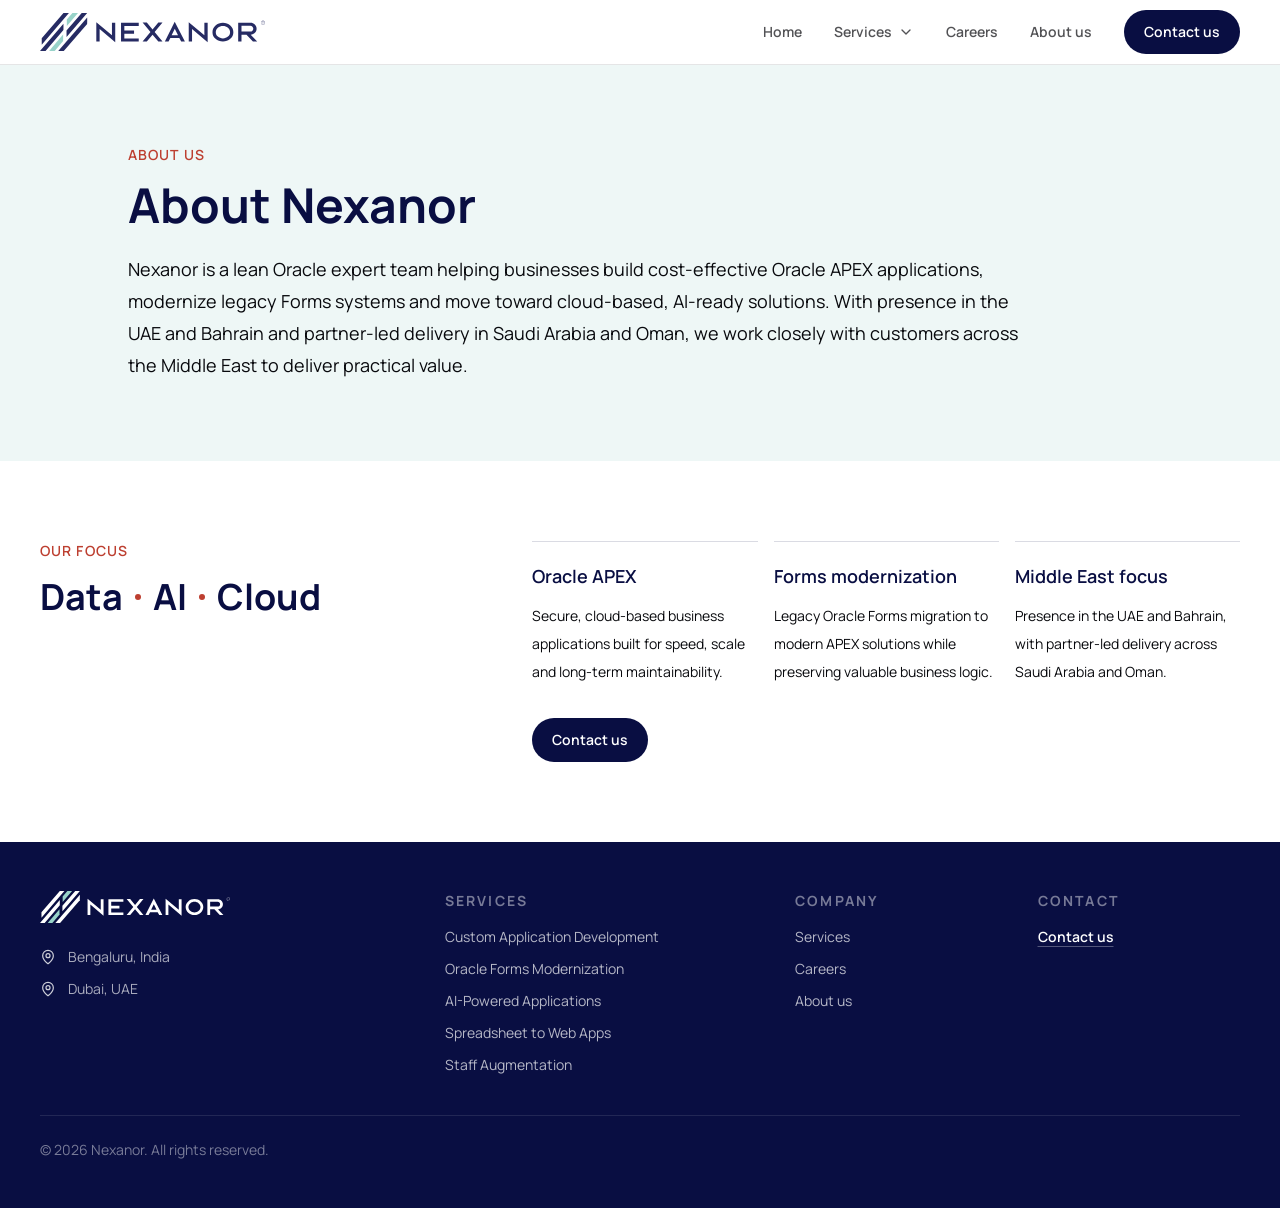
==== commit 8a62f12c: "Deploy footer and careers updates" ====
--- a/about/index.html
+++ b/about/index.html
@@ -1,4 +1,4 @@
-<!DOCTYPE html><html lang="en"> <head><meta charset="UTF-8"><meta name="description" content="Nexanor is an Oracle APEX expert team serving the Middle East with cost-effective, cloud-based, AI-ready business applications and Oracle Forms modernization."><meta name="viewport" content="width=device-width, initial-scale=1.0"><meta name="generator" content="Astro v4.16.19"><link rel="canonical" href="https://www.nexanor.io/about/"><link rel="icon" href="/favicon.ico" sizes="any"><link rel="icon" href="/favicon.svg" type="image/svg+xml"><link rel="apple-touch-icon" href="/apple-touch-icon.png"><meta property="og:type" content="website"><meta property="og:site_name" content="Nexanor"><meta property="og:title" content="About Nexanor | Oracle APEX Experts in the Middle East"><meta property="og:description" content="Nexanor is an Oracle APEX expert team serving the Middle East with cost-effective, cloud-based, AI-ready business applications and Oracle Forms modernization."><meta property="og:url" content="https://www.nexanor.io/about/"><meta property="og:image" content="https://www.nexanor.io/og-image.png"><meta property="og:image:width" content="1200"><meta property="og:image:height" content="630"><meta property="og:image:alt" content="Nexanor - Business Applications, Data, AI and Cloud"><meta name="twitter:card" content="summary_large_image"><meta name="twitter:title" content="About Nexanor | Oracle APEX Experts in the Middle East"><meta name="twitter:description" content="Nexanor is an Oracle APEX expert team serving the Middle East with cost-effective, cloud-based, AI-ready business applications and Oracle Forms modernization."><meta name="twitter:image" content="https://www.nexanor.io/og-image.png"><title>About Nexanor | Oracle APEX Experts in the Middle East</title><script type="application/ld+json">{"@context":"https://schema.org","@graph":[{"@type":"Organization","@id":"https://www.nexanor.io/#organization","name":"Nexanor","url":"https://www.nexanor.io","description":"Nexanor builds cost-effective business applications using Oracle APEX, helping growing businesses modernize Oracle Forms and replace spreadsheet-driven processes with secure web applications.","areaServed":["Middle East","United Arab Emirates","India","Africa"],"knowsAbout":["Oracle APEX development","Oracle Forms modernization","Forms to APEX migration","Spreadsheet to web application migration","Cost-effective business applications","Oracle Database","Agentic AI workflows"]},{"@type":"WebSite","@id":"https://www.nexanor.io/#website","name":"Nexanor","url":"https://www.nexanor.io","publisher":{"@id":"https://www.nexanor.io/#organization"},"inLanguage":"en"}]}</script><script async src="https://www.googletagmanager.com/gtag/js?id=G-KNGRKKW37M"></script><link rel="stylesheet" href="/_astro/about.Cu2PqFOA.css"><script type="module" src="/_astro/hoisted.DgXRHMoU.js"></script></head> <body> <header class="sticky top-0 z-40 border-b border-ink/10 bg-white/95 backdrop-blur"> <nav class="px-5 sm:px-8 lg:px-10" aria-label="Primary navigation"> <div class="shell flex min-h-16 items-center gap-8"> <a class="flex shrink-0 items-center" href="/" aria-label="Nexanor home"> <img class="h-9 w-auto sm:h-[38px]" src="/brand/nexanor-logo.svg" alt="Nexanor" width="225" height="38" decoding="async"> </a> <div class="ml-auto hidden items-center gap-8 md:flex"> <a class="text-sm font-semibold text-ink/70 transition hover:text-ink" href="/">Home</a> <div class="group relative"> <a class="inline-flex items-center gap-1.5 py-5 text-sm font-semibold text-ink/70 transition hover:text-ink" href="/services/">
+<!DOCTYPE html><html lang="en"> <head><meta charset="UTF-8"><meta name="description" content="Nexanor is an Oracle APEX expert team serving the Middle East with cost-effective, cloud-based, AI-ready business applications and Oracle Forms modernization."><meta name="viewport" content="width=device-width, initial-scale=1.0"><meta name="generator" content="Astro v4.16.19"><link rel="canonical" href="https://www.nexanor.io/about/"><link rel="icon" href="/favicon.ico" sizes="any"><link rel="icon" href="/favicon.svg" type="image/svg+xml"><link rel="apple-touch-icon" href="/apple-touch-icon.png"><meta property="og:type" content="website"><meta property="og:site_name" content="Nexanor"><meta property="og:title" content="About Nexanor | Oracle APEX Experts in the Middle East"><meta property="og:description" content="Nexanor is an Oracle APEX expert team serving the Middle East with cost-effective, cloud-based, AI-ready business applications and Oracle Forms modernization."><meta property="og:url" content="https://www.nexanor.io/about/"><meta property="og:image" content="https://www.nexanor.io/og-image.png"><meta property="og:image:width" content="1200"><meta property="og:image:height" content="630"><meta property="og:image:alt" content="Nexanor - Business Applications, Data, AI and Cloud"><meta name="twitter:card" content="summary_large_image"><meta name="twitter:title" content="About Nexanor | Oracle APEX Experts in the Middle East"><meta name="twitter:description" content="Nexanor is an Oracle APEX expert team serving the Middle East with cost-effective, cloud-based, AI-ready business applications and Oracle Forms modernization."><meta name="twitter:image" content="https://www.nexanor.io/og-image.png"><title>About Nexanor | Oracle APEX Experts in the Middle East</title><script type="application/ld+json">{"@context":"https://schema.org","@graph":[{"@type":"Organization","@id":"https://www.nexanor.io/#organization","name":"Nexanor","url":"https://www.nexanor.io","description":"Nexanor builds cost-effective business applications using Oracle APEX, helping growing businesses modernize Oracle Forms and replace spreadsheet-driven processes with secure web applications.","areaServed":["Middle East","United Arab Emirates","India","Africa"],"knowsAbout":["Oracle APEX development","Oracle Forms modernization","Forms to APEX migration","Spreadsheet to web application migration","Cost-effective business applications","Oracle Database","Agentic AI workflows"]},{"@type":"WebSite","@id":"https://www.nexanor.io/#website","name":"Nexanor","url":"https://www.nexanor.io","publisher":{"@id":"https://www.nexanor.io/#organization"},"inLanguage":"en"}]}</script><script async src="https://www.googletagmanager.com/gtag/js?id=G-KNGRKKW37M"></script><link rel="stylesheet" href="/_astro/about.YSt00nbT.css"><script type="module" src="/_astro/hoisted.DgXRHMoU.js"></script></head> <body> <header class="sticky top-0 z-40 border-b border-ink/10 bg-white/95 backdrop-blur"> <nav class="px-5 sm:px-8 lg:px-10" aria-label="Primary navigation"> <div class="shell flex min-h-16 items-center gap-8"> <a class="flex shrink-0 items-center" href="/" aria-label="Nexanor home"> <img class="h-9 w-auto sm:h-[38px]" src="/brand/nexanor-logo.svg" alt="Nexanor" width="225" height="38" decoding="async"> </a> <div class="ml-auto hidden items-center gap-8 md:flex"> <a class="text-sm font-semibold text-ink/70 transition hover:text-ink" href="/">Home</a> <div class="group relative"> <a class="inline-flex items-center gap-1.5 py-5 text-sm font-semibold text-ink/70 transition hover:text-ink" href="/services/">
 Services
 <svg xmlns="http://www.w3.org/2000/svg" width="24" height="24" viewBox="0 0 24 24" fill="none" stroke="currentColor" stroke-width="2" stroke-linecap="round" stroke-linejoin="round" aria-hidden="true" class="lucide lucide-chevron-down h-4 w-4 transition group-hover:rotate-180 group-focus-within:rotate-180"> <path d="m6 9 6 6 6-6"></path>  </svg> </a> <div class="invisible absolute left-1/2 top-full w-80 -translate-x-1/2 pt-3 opacity-0 transition group-hover:visible group-hover:opacity-100 group-focus-within:visible group-focus-within:opacity-100"> <div class="rounded-lg border border-line bg-white p-2 shadow-soft"> <a class="block rounded-md px-4 py-3 text-sm font-semibold text-brand hover:bg-cloud" href="/services/">All services</a> <div class="my-1 border-t border-line"></div> <a class="block rounded-md px-4 py-3 text-sm text-ink/70 transition hover:bg-cloud hover:text-brand" href="/services/oracle-apex-development/"> Custom Application Development </a><a class="block rounded-md px-4 py-3 text-sm text-ink/70 transition hover:bg-cloud hover:text-brand" href="/services/oracle-forms-to-apex-modernization/"> Oracle Forms Modernization </a><a class="block rounded-md px-4 py-3 text-sm text-ink/70 transition hover:bg-cloud hover:text-brand" href="/services/ai-powered-applications/"> AI-Powered Applications </a><a class="block rounded-md px-4 py-3 text-sm text-ink/70 transition hover:bg-cloud hover:text-brand" href="/services/spreadsheet-to-web-applications/"> Spreadsheet to Web Applications </a><a class="block rounded-md px-4 py-3 text-sm text-ink/70 transition hover:bg-cloud hover:text-brand" href="/services/oracle-staff-augmentation/"> Oracle Staff Augmentation </a> </div> </div> </div> <a class="text-sm font-semibold text-ink/70 transition hover:text-ink" href="/careers/">Careers</a><a class="text-sm font-semibold text-ink/70 transition hover:text-ink" href="/about/">About us</a> </div> <div class="hidden items-center gap-3 md:flex"> <button class="button-primary" type="button" data-contact-open>Contact us</button> </div> <button class="ml-auto inline-flex h-11 w-11 items-center justify-center rounded-full border border-ink/15 bg-white text-ink md:hidden" type="button" aria-label="Open navigation menu" aria-controls="mobile-menu" aria-expanded="false" data-menu-toggle> <span class="sr-only">Menu</span> <span class="relative block h-4 w-5" aria-hidden="true"> <span class="absolute left-0 top-0 h-0.5 w-5 rounded bg-current transition" data-menu-line></span> <span class="absolute left-0 top-1.5 h-0.5 w-5 rounded bg-current transition" data-menu-line></span> <span class="absolute left-0 top-3 h-0.5 w-5 rounded bg-current transition" data-menu-line></span> </span> </button> </div> </nav> <div id="mobile-menu" class="hidden border-t border-ink/10 bg-white px-5 py-4 md:hidden" data-mobile-menu> <div class="mx-auto flex max-w-7xl flex-col gap-2"> <a class="rounded-lg px-2 py-3 text-base font-semibold text-ink" href="/">Home</a> <details class="group"> <summary class="flex cursor-pointer list-none items-center justify-between rounded-lg px-2 py-3 text-base font-semibold text-ink [&::-webkit-details-marker]:hidden">
 Services
@@ -10,7 +10,11 @@
 Legacy Oracle Forms migration to modern APEX solutions while preserving valuable business logic.
 </p> </article> <article class="border-t border-brand/15 pt-5"> <h3 class="text-lg font-semibold text-brand">Middle East focus</h3> <p class="mt-3 text-sm leading-7 text-ink/66">
 Presence in the UAE and Bahrain, with partner-led delivery across Saudi Arabia and Oman.
-</p> </article> </div> <button class="button-primary mt-8 w-fit" type="button" data-contact-open>Contact us</button> </div> </div> </section>  </main> <footer class="border-t border-brand/10 bg-brand px-5 py-12 text-white sm:px-8 lg:px-10"> <div class="shell grid gap-10 sm:grid-cols-2 lg:grid-cols-[1.35fr_1.15fr_0.75fr_0.75fr]"> <div> <a class="inline-flex items-center" href="/" aria-label="Nexanor home"> <img class="h-8 w-auto" src="/brand/nexanor-logo-footer.svg" alt="Nexanor" width="190" height="32" loading="lazy" decoding="async"> </a> <div class="mt-4 flex max-w-md items-start gap-3 text-sm leading-6 text-white/65"> <svg xmlns="http://www.w3.org/2000/svg" width="24" height="24" viewBox="0 0 24 24" fill="none" stroke="currentColor" stroke-width="1.8" stroke-linecap="round" stroke-linejoin="round" aria-hidden="true" class="lucide lucide-map-pin mt-0.5 h-5 w-5 shrink-0 text-white/80"> <path d="M20 10c0 4.993-5.539 10.193-7.399 11.799a1 1 0 0 1-1.202 0C9.539 20.193 4 14.993 4 10a8 8 0 0 1 16 0"></path><circle cx="12" cy="10" r="3"></circle>  </svg> <p>Indiranagar, Bengaluru</p> </div> </div> <div> <h2 class="text-sm font-bold uppercase tracking-[0.16em] text-white/45">Services</h2> <ul class="mt-4 grid gap-3 text-sm text-white/70"> <li><a class="hover:text-white" href="/services/oracle-apex-development/">Custom Application Development</a></li><li><a class="hover:text-white" href="/services/oracle-forms-to-apex-modernization/">Oracle Forms Modernization</a></li><li><a class="hover:text-white" href="/services/ai-powered-applications/">AI-Powered Applications</a></li><li><a class="hover:text-white" href="/services/spreadsheet-to-web-applications/">Spreadsheet to Web Apps</a></li><li><a class="hover:text-white" href="/services/oracle-staff-augmentation/">Staff Augmentation</a></li> </ul> </div> <div> <h2 class="text-sm font-bold uppercase tracking-[0.16em] text-white/45">Company</h2> <ul class="mt-4 grid gap-3 text-sm text-white/70"> <li><a class="hover:text-white" href="/services/">Services</a></li> <li><a class="hover:text-white" href="/careers/">Careers</a></li> <li><a class="hover:text-white" href="/about/">About us</a></li> </ul> </div> <div> <h2 class="text-sm font-bold uppercase tracking-[0.16em] text-white/45">Contact</h2> <button class="mt-4 text-left text-sm font-semibold text-white underline decoration-white/30 underline-offset-4 hover:decoration-white" type="button" data-contact-open>
+</p> </article> </div> <button class="button-primary mt-8 w-fit" type="button" data-contact-open>Contact us</button> </div> </div> </section>  </main> <footer class="border-t border-brand/10 bg-brand px-5 py-12 text-white sm:px-8 lg:px-10"> <div class="shell grid gap-10 sm:grid-cols-2 lg:grid-cols-[1.35fr_1.15fr_0.75fr_0.75fr]"> <div> <a class="inline-flex items-center" href="/" aria-label="Nexanor home"> <img class="h-8 w-auto" src="/brand/nexanor-logo-footer.svg" alt="Nexanor" width="190" height="32" loading="lazy" decoding="async"> </a> <div class="mt-4 grid max-w-md gap-2 text-sm leading-6 text-white/65"> <p class="flex items-center gap-3"> <svg xmlns="http://www.w3.org/2000/svg" width="24" height="24" viewBox="0 0 24 24" fill="none" stroke="currentColor" stroke-width="1.8" stroke-linecap="round" stroke-linejoin="round" aria-hidden="true" class="lucide lucide-map-pin h-4 w-4 shrink-0 text-white/80"> <path d="M20 10c0 4.993-5.539 10.193-7.399 11.799a1 1 0 0 1-1.202 0C9.539 20.193 4 14.993 4 10a8 8 0 0 1 16 0"></path><circle cx="12" cy="10" r="3"></circle>  </svg>
+Bengaluru, India
+</p> <p class="flex items-center gap-3"> <svg xmlns="http://www.w3.org/2000/svg" width="24" height="24" viewBox="0 0 24 24" fill="none" stroke="currentColor" stroke-width="1.8" stroke-linecap="round" stroke-linejoin="round" aria-hidden="true" class="lucide lucide-map-pin h-4 w-4 shrink-0 text-white/80"> <path d="M20 10c0 4.993-5.539 10.193-7.399 11.799a1 1 0 0 1-1.202 0C9.539 20.193 4 14.993 4 10a8 8 0 0 1 16 0"></path><circle cx="12" cy="10" r="3"></circle>  </svg>
+Dubai, UAE
+</p> </div> </div> <div> <h2 class="text-sm font-bold uppercase tracking-[0.16em] text-white/45">Services</h2> <ul class="mt-4 grid gap-3 text-sm text-white/70"> <li><a class="hover:text-white" href="/services/oracle-apex-development/">Custom Application Development</a></li><li><a class="hover:text-white" href="/services/oracle-forms-to-apex-modernization/">Oracle Forms Modernization</a></li><li><a class="hover:text-white" href="/services/ai-powered-applications/">AI-Powered Applications</a></li><li><a class="hover:text-white" href="/services/spreadsheet-to-web-applications/">Spreadsheet to Web Apps</a></li><li><a class="hover:text-white" href="/services/oracle-staff-augmentation/">Staff Augmentation</a></li> </ul> </div> <div> <h2 class="text-sm font-bold uppercase tracking-[0.16em] text-white/45">Company</h2> <ul class="mt-4 grid gap-3 text-sm text-white/70"> <li><a class="hover:text-white" href="/services/">Services</a></li> <li><a class="hover:text-white" href="/careers/">Careers</a></li> <li><a class="hover:text-white" href="/about/">About us</a></li> </ul> </div> <div> <h2 class="text-sm font-bold uppercase tracking-[0.16em] text-white/45">Contact</h2> <button class="mt-4 text-left text-sm font-semibold text-white underline decoration-white/30 underline-offset-4 hover:decoration-white" type="button" data-contact-open>
 Contact us
 </button> </div> </div> <div class="shell mt-10 border-t border-white/10 pt-6 text-sm text-white/45"> <p>&copy; 2026 Nexanor. All rights reserved.</p> </div> </footer> <div class="fixed right-4 top-4 z-[60] hidden w-[calc(100%-2rem)] max-w-md rounded-2xl border bg-white p-4 shadow-soft sm:right-6 sm:top-6" role="status" aria-live="polite" data-contact-toast> <div class="flex items-start gap-3"> <span class="mt-1 h-2.5 w-2.5 shrink-0 rounded-full" data-contact-toast-dot></span> <p class="text-sm font-semibold leading-6" data-contact-toast-text></p> </div> </div> <div class="fixed inset-0 z-50 hidden items-start justify-center overflow-y-auto px-4 py-4 sm:items-center sm:px-5 sm:py-6" role="dialog" aria-modal="true" aria-labelledby="contact-title" data-contact-modal> <button class="absolute inset-0 bg-ink/60 backdrop-blur-sm" type="button" aria-label="Close contact form" data-contact-close></button> <section class="relative z-10 w-full max-w-xl rounded-2xl bg-white p-5 shadow-soft sm:max-h-[calc(100vh-3rem)] sm:overflow-y-auto sm:p-8"> <div class="flex items-start justify-between gap-6"> <div> <p class="eyebrow">Start a conversation</p> <h2 id="contact-title" class="mt-3 text-2xl font-bold text-ink sm:text-3xl">Contact us</h2> <p class="mt-3 text-sm leading-6 text-ink/65">Tell us what you are trying to build, modernize or simplify.</p> </div> <button class="sticky top-0 flex h-10 w-10 shrink-0 items-center justify-center rounded-full border border-ink/15 bg-white text-ink shadow-sm transition hover:border-ink/40" type="button" aria-label="Close contact form" data-contact-close> <span aria-hidden="true">&times;</span> </button> </div> <form class="mt-6 grid gap-4" data-contact-form> <div class="hidden" aria-hidden="true"> <label>
 Website
--- a/_astro/about.YSt00nbT.css
+++ b/_astro/about.YSt00nbT.css
@@ -0,0 +1 @@
+@font-face{font-family:Manrope Variable;font-style:normal;font-display:swap;font-weight:200 800;src:url([data-uri]) format("woff2-variations");unicode-range:U+0460-052F,U+1C80-1C8A,U+20B4,U+2DE0-2DFF,U+A640-A69F,U+FE2E-FE2F}@font-face{font-family:Manrope Variable;font-style:normal;font-display:swap;font-weight:200 800;src:url(/_astro/manrope-cyrillic-wght-normal.Dvxsihut.woff2) format("woff2-variations");unicode-range:U+0301,U+0400-045F,U+0490-0491,U+04B0-04B1,U+2116}@font-face{font-family:Manrope Variable;font-style:normal;font-display:swap;font-weight:200 800;src:url(/_astro/manrope-greek-wght-normal.DL7QRZyv.woff2) format("woff2-variations");unicode-range:U+0370-0377,U+037A-037F,U+0384-038A,U+038C,U+038E-03A1,U+03A3-03FF}@font-face{font-family:Manrope Variable;font-style:normal;font-display:swap;font-weight:200 800;src:url(/_astro/manrope-vietnamese-wght-normal.usUDDRr7.woff2) format("woff2-variations");unicode-range:U+0102-0103,U+0110-0111,U+0128-0129,U+0168-0169,U+01A0-01A1,U+01AF-01B0,U+0300-0301,U+0303-0304,U+0308-0309,U+0323,U+0329,U+1EA0-1EF9,U+20AB}@font-face{font-family:Manrope Variable;font-style:normal;font-display:swap;font-weight:200 800;src:url(/_astro/manrope-latin-ext-wght-normal.Ch3YOpNY.woff2) format("woff2-variations");unicode-range:U+0100-02BA,U+02BD-02C5,U+02C7-02CC,U+02CE-02D7,U+02DD-02FF,U+0304,U+0308,U+0329,U+1D00-1DBF,U+1E00-1E9F,U+1EF2-1EFF,U+2020,U+20A0-20AB,U+20AD-20C0,U+2113,U+2C60-2C7F,U+A720-A7FF}@font-face{font-family:Manrope Variable;font-style:normal;font-display:swap;font-weight:200 800;src:url(/_astro/manrope-latin-wght-normal.DHIcAJRg.woff2) format("woff2-variations");unicode-range:U+0000-00FF,U+0131,U+0152-0153,U+02BB-02BC,U+02C6,U+02DA,U+02DC,U+0304,U+0308,U+0329,U+2000-206F,U+20AC,U+2122,U+2191,U+2193,U+2212,U+2215,U+FEFF,U+FFFD}*,:before,:after{--tw-border-spacing-x: 0;--tw-border-spacing-y: 0;--tw-translate-x: 0;--tw-translate-y: 0;--tw-rotate: 0;--tw-skew-x: 0;--tw-skew-y: 0;--tw-scale-x: 1;--tw-scale-y: 1;--tw-pan-x: ;--tw-pan-y: ;--tw-pinch-zoom: ;--tw-scroll-snap-strictness: proximity;--tw-gradient-from-position: ;--tw-gradient-via-position: ;--tw-gradient-to-position: ;--tw-ordinal: ;--tw-slashed-zero: ;--tw-numeric-figure: ;--tw-numeric-spacing: ;--tw-numeric-fraction: ;--tw-ring-inset: ;--tw-ring-offset-width: 0px;--tw-ring-offset-color: #fff;--tw-ring-color: rgb(59 130 246 / .5);--tw-ring-offset-shadow: 0 0 #0000;--tw-ring-shadow: 0 0 #0000;--tw-shadow: 0 0 #0000;--tw-shadow-colored: 0 0 #0000;--tw-blur: ;--tw-brightness: ;--tw-contrast: ;--tw-grayscale: ;--tw-hue-rotate: ;--tw-invert: ;--tw-saturate: ;--tw-sepia: ;--tw-drop-shadow: ;--tw-backdrop-blur: ;--tw-backdrop-brightness: ;--tw-backdrop-contrast: ;--tw-backdrop-grayscale: ;--tw-backdrop-hue-rotate: ;--tw-backdrop-invert: ;--tw-backdrop-opacity: ;--tw-backdrop-saturate: ;--tw-backdrop-sepia: ;--tw-contain-size: ;--tw-contain-layout: ;--tw-contain-paint: ;--tw-contain-style: }::backdrop{--tw-border-spacing-x: 0;--tw-border-spacing-y: 0;--tw-translate-x: 0;--tw-translate-y: 0;--tw-rotate: 0;--tw-skew-x: 0;--tw-skew-y: 0;--tw-scale-x: 1;--tw-scale-y: 1;--tw-pan-x: ;--tw-pan-y: ;--tw-pinch-zoom: ;--tw-scroll-snap-strictness: proximity;--tw-gradient-from-position: ;--tw-gradient-via-position: ;--tw-gradient-to-position: ;--tw-ordinal: ;--tw-slashed-zero: ;--tw-numeric-figure: ;--tw-numeric-spacing: ;--tw-numeric-fraction: ;--tw-ring-inset: ;--tw-ring-offset-width: 0px;--tw-ring-offset-color: #fff;--tw-ring-color: rgb(59 130 246 / .5);--tw-ring-offset-shadow: 0 0 #0000;--tw-ring-shadow: 0 0 #0000;--tw-shadow: 0 0 #0000;--tw-shadow-colored: 0 0 #0000;--tw-blur: ;--tw-brightness: ;--tw-contrast: ;--tw-grayscale: ;--tw-hue-rotate: ;--tw-invert: ;--tw-saturate: ;--tw-sepia: ;--tw-drop-shadow: ;--tw-backdrop-blur: ;--tw-backdrop-brightness: ;--tw-backdrop-contrast: ;--tw-backdrop-grayscale: ;--tw-backdrop-hue-rotate: ;--tw-backdrop-invert: ;--tw-backdrop-opacity: ;--tw-backdrop-saturate: ;--tw-backdrop-sepia: ;--tw-contain-size: ;--tw-contain-layout: ;--tw-contain-paint: ;--tw-contain-style: }*,:before,:after{box-sizing:border-box;border-width:0;border-style:solid;border-color:#e5e7eb}:before,:after{--tw-content: ""}html,:host{line-height:1.5;-webkit-text-size-adjust:100%;-moz-tab-size:4;-o-tab-size:4;tab-size:4;font-family:Manrope Variable,ui-sans-serif,system-ui,-apple-system,BlinkMacSystemFont,Segoe UI,sans-serif;font-feature-settings:normal;font-variation-settings:normal;-webkit-tap-highlight-color:transparent}body{margin:0;line-height:inherit}hr{height:0;color:inherit;border-top-width:1px}abbr:where([title]){-webkit-text-decoration:underline dotted;text-decoration:underline dotted}h1,h2,h3,h4,h5,h6{font-size:inherit;font-weight:inherit}a{color:inherit;text-decoration:inherit}b,strong{font-weight:bolder}code,kbd,samp,pre{font-family:ui-monospace,SFMono-Regular,Menlo,Monaco,Consolas,Liberation Mono,Courier New,monospace;font-feature-settings:normal;font-variation-settings:normal;font-size:1em}small{font-size:80%}sub,sup{font-size:75%;line-height:0;position:relative;vertical-align:baseline}sub{bottom:-.25em}sup{top:-.5em}table{text-indent:0;border-color:inherit;border-collapse:collapse}button,input,optgroup,select,textarea{font-family:inherit;font-feature-settings:inherit;font-variation-settings:inherit;font-size:100%;font-weight:inherit;line-height:inherit;letter-spacing:inherit;color:inherit;margin:0;padding:0}button,select{text-transform:none}button,input:where([type=button]),input:where([type=reset]),input:where([type=submit]){-webkit-appearance:button;background-color:transparent;background-image:none}:-moz-focusring{outline:auto}:-moz-ui-invalid{box-shadow:none}progress{vertical-align:baseline}::-webkit-inner-spin-button,::-webkit-outer-spin-button{height:auto}[type=search]{-webkit-appearance:textfield;outline-offset:-2px}::-webkit-search-decoration{-webkit-appearance:none}::-webkit-file-upload-button{-webkit-appearance:button;font:inherit}summary{display:list-item}blockquote,dl,dd,h1,h2,h3,h4,h5,h6,hr,figure,p,pre{margin:0}fieldset{margin:0;padding:0}legend{padding:0}ol,ul,menu{list-style:none;margin:0;padding:0}dialog{padding:0}textarea{resize:vertical}input::-moz-placeholder,textarea::-moz-placeholder{opacity:1;color:#9ca3af}input::placeholder,textarea::placeholder{opacity:1;color:#9ca3af}button,[role=button]{cursor:pointer}:disabled{cursor:default}img,svg,video,canvas,audio,iframe,embed,object{display:block;vertical-align:middle}img,video{max-width:100%;height:auto}[hidden]:where(:not([hidden=until-found])){display:none}:root{color-scheme:light}html{scroll-behavior:smooth}body{--tw-bg-opacity: 1;background-color:rgb(247 248 251 / var(--tw-bg-opacity, 1));font-family:Manrope Variable,ui-sans-serif,system-ui,-apple-system,BlinkMacSystemFont,Segoe UI,sans-serif;--tw-text-opacity: 1;color:rgb(8 9 13 / var(--tw-text-opacity, 1));-webkit-font-smoothing:antialiased;-moz-osx-font-smoothing:grayscale}::-moz-selection{--tw-bg-opacity: 1;background-color:rgb(189 63 48 / var(--tw-bg-opacity, 1));--tw-text-opacity: 1;color:rgb(255 255 255 / var(--tw-text-opacity, 1))}::selection{--tw-bg-opacity: 1;background-color:rgb(189 63 48 / var(--tw-bg-opacity, 1));--tw-text-opacity: 1;color:rgb(255 255 255 / var(--tw-text-opacity, 1))}.section{padding:4rem 1.25rem}@media (min-width: 640px){.section{padding-left:2rem;padding-right:2rem}}@media (min-width: 1024px){.section{padding:5rem 2.5rem}}.shell{margin-left:auto;margin-right:auto;max-width:80rem}.eyebrow{font-size:.75rem;line-height:1rem;font-weight:600;text-transform:uppercase;letter-spacing:.08em;--tw-text-opacity: 1;color:rgb(189 63 48 / var(--tw-text-opacity, 1))}@media (min-width: 640px){.eyebrow{font-size:.875rem;line-height:1.25rem}}.button-primary{display:inline-flex;align-items:center;justify-content:center;border-radius:9999px;--tw-bg-opacity: 1;background-color:rgb(9 14 66 / var(--tw-bg-opacity, 1));padding:.75rem 1.25rem;font-size:.875rem;line-height:1.25rem;font-weight:600;--tw-text-opacity: 1;color:rgb(255 255 255 / var(--tw-text-opacity, 1));transition-property:color,background-color,border-color,text-decoration-color,fill,stroke,opacity,box-shadow,transform,filter,backdrop-filter;transition-timing-function:cubic-bezier(.4,0,.2,1);transition-duration:.15s}.button-primary:hover{--tw-bg-opacity: 1;background-color:rgb(21 28 96 / var(--tw-bg-opacity, 1))}.button-primary:focus{outline:2px solid transparent;outline-offset:2px;--tw-ring-offset-shadow: var(--tw-ring-inset) 0 0 0 var(--tw-ring-offset-width) var(--tw-ring-offset-color);--tw-ring-shadow: var(--tw-ring-inset) 0 0 0 calc(2px + var(--tw-ring-offset-width)) var(--tw-ring-color);box-shadow:var(--tw-ring-offset-shadow),var(--tw-ring-shadow),var(--tw-shadow, 0 0 #0000);--tw-ring-opacity: 1;--tw-ring-color: rgb(9 14 66 / var(--tw-ring-opacity, 1));--tw-ring-offset-width: 2px}.sr-only{position:absolute;width:1px;height:1px;padding:0;margin:-1px;overflow:hidden;clip:rect(0,0,0,0);white-space:nowrap;border-width:0}.pointer-events-none{pointer-events:none}.visible{visibility:visible}.invisible{visibility:hidden}.fixed{position:fixed}.absolute{position:absolute}.relative{position:relative}.sticky{position:sticky}.-inset-3{inset:-.75rem}.inset-0{inset:0}.inset-x-0{left:0;right:0}.-right-24{right:-6rem}.left-0{left:0}.left-1\/2{left:50%}.right-4{right:1rem}.top-0{top:0}.top-1\.5{top:.375rem}.top-14{top:3.5rem}.top-3{top:.75rem}.top-4{top:1rem}.top-full{top:100%}.z-10{z-index:10}.z-40{z-index:40}.z-50{z-index:50}.z-\[60\]{z-index:60}.mx-auto{margin-left:auto;margin-right:auto}.my-1{margin-top:.25rem;margin-bottom:.25rem}.ml-2{margin-left:.5rem}.ml-auto{margin-left:auto}.mt-1{margin-top:.25rem}.mt-10{margin-top:2.5rem}.mt-12{margin-top:3rem}.mt-2{margin-top:.5rem}.mt-3{margin-top:.75rem}.mt-4{margin-top:1rem}.mt-5{margin-top:1.25rem}.mt-6{margin-top:1.5rem}.mt-8{margin-top:2rem}.mt-9{margin-top:2.25rem}.mt-auto{margin-top:auto}.block{display:block}.flex{display:flex}.inline-flex{display:inline-flex}.grid{display:grid}.hidden{display:none}.aspect-\[3\/2\]{aspect-ratio:3/2}.aspect-\[4\/3\]{aspect-ratio:4/3}.h-0\.5{height:.125rem}.h-1\.5{height:.375rem}.h-10{height:2.5rem}.h-11{height:2.75rem}.h-12{height:3rem}.h-2\.5{height:.625rem}.h-3\.5{height:.875rem}.h-4{height:1rem}.h-5{height:1.25rem}.h-6{height:1.5rem}.h-72{height:18rem}.h-8{height:2rem}.h-9{height:2.25rem}.h-full{height:100%}.h-px{height:1px}.min-h-16{min-height:4rem}.min-h-32{min-height:8rem}.min-h-72{min-height:18rem}.min-h-\[17rem\]{min-height:17rem}.min-h-\[20rem\]{min-height:20rem}.w-1\.5{width:.375rem}.w-10{width:2.5rem}.w-11{width:2.75rem}.w-12{width:3rem}.w-2\.5{width:.625rem}.w-3\.5{width:.875rem}.w-4{width:1rem}.w-5{width:1.25rem}.w-6{width:1.5rem}.w-72{width:18rem}.w-8{width:2rem}.w-80{width:20rem}.w-\[calc\(100\%-2rem\)\]{width:calc(100% - 2rem)}.w-auto{width:auto}.w-fit{width:-moz-fit-content;width:fit-content}.w-full{width:100%}.min-w-\[280px\]{min-width:280px}.max-w-2xl{max-width:42rem}.max-w-3xl{max-width:48rem}.max-w-4xl{max-width:56rem}.max-w-5xl{max-width:64rem}.max-w-7xl{max-width:80rem}.max-w-md{max-width:28rem}.max-w-xl{max-width:36rem}.flex-1{flex:1 1 0%}.shrink-0{flex-shrink:0}.grow{flex-grow:1}.-translate-x-1\/2{--tw-translate-x: -50%;transform:translate(var(--tw-translate-x),var(--tw-translate-y)) rotate(var(--tw-rotate)) skew(var(--tw-skew-x)) skewY(var(--tw-skew-y)) scaleX(var(--tw-scale-x)) scaleY(var(--tw-scale-y))}.-translate-y-1\.5{--tw-translate-y: -.375rem;transform:translate(var(--tw-translate-x),var(--tw-translate-y)) rotate(var(--tw-rotate)) skew(var(--tw-skew-x)) skewY(var(--tw-skew-y)) scaleX(var(--tw-scale-x)) scaleY(var(--tw-scale-y))}.translate-y-1\.5{--tw-translate-y: .375rem;transform:translate(var(--tw-translate-x),var(--tw-translate-y)) rotate(var(--tw-rotate)) skew(var(--tw-skew-x)) skewY(var(--tw-skew-y)) scaleX(var(--tw-scale-x)) scaleY(var(--tw-scale-y))}.-rotate-45{--tw-rotate: -45deg;transform:translate(var(--tw-translate-x),var(--tw-translate-y)) rotate(var(--tw-rotate)) skew(var(--tw-skew-x)) skewY(var(--tw-skew-y)) scaleX(var(--tw-scale-x)) scaleY(var(--tw-scale-y))}.rotate-45{--tw-rotate: 45deg;transform:translate(var(--tw-translate-x),var(--tw-translate-y)) rotate(var(--tw-rotate)) skew(var(--tw-skew-x)) skewY(var(--tw-skew-y)) scaleX(var(--tw-scale-x)) scaleY(var(--tw-scale-y))}.cursor-pointer{cursor:pointer}.snap-x{scroll-snap-type:x var(--tw-scroll-snap-strictness)}.snap-start{scroll-snap-align:start}.scroll-mt-24{scroll-margin-top:6rem}.list-none{list-style-type:none}.auto-rows-fr{grid-auto-rows:minmax(0,1fr)}.flex-col{flex-direction:column}.flex-wrap{flex-wrap:wrap}.items-start{align-items:flex-start}.items-center{align-items:center}.justify-center{justify-content:center}.justify-between{justify-content:space-between}.gap-1\.5{gap:.375rem}.gap-10{gap:2.5rem}.gap-12{gap:3rem}.gap-2{gap:.5rem}.gap-3{gap:.75rem}.gap-4{gap:1rem}.gap-5{gap:1.25rem}.gap-6{gap:1.5rem}.gap-8{gap:2rem}.gap-x-3{-moz-column-gap:.75rem;column-gap:.75rem}.gap-y-2{row-gap:.5rem}.overflow-hidden{overflow:hidden}.overflow-x-auto{overflow-x:auto}.overflow-y-auto{overflow-y:auto}.rounded{border-radius:.25rem}.rounded-2xl{border-radius:1rem}.rounded-\[1\.75rem\]{border-radius:1.75rem}.rounded-\[2rem\]{border-radius:2rem}.rounded-\[3px\]{border-radius:3px}.rounded-full{border-radius:9999px}.rounded-lg{border-radius:.5rem}.rounded-md{border-radius:.375rem}.rounded-xl{border-radius:.75rem}.border{border-width:1px}.border-y{border-top-width:1px;border-bottom-width:1px}.border-b{border-bottom-width:1px}.border-l{border-left-width:1px}.border-t{border-top-width:1px}.border-\[\#0a66c2\]\/20{border-color:#0a66c233}.border-brand\/10{border-color:#090e421a}.border-brand\/15{border-color:#090e4226}.border-ink\/10{border-color:#08090d1a}.border-ink\/15{border-color:#08090d26}.border-line{--tw-border-opacity: 1;border-color:rgb(223 228 238 / var(--tw-border-opacity, 1))}.border-oracle\/20{border-color:#bd3f3033}.border-white\/10{border-color:#ffffff1a}.border-white\/55{border-color:#ffffff8c}.border-white\/70{border-color:#ffffffb3}.bg-\[\#0a66c2\]{--tw-bg-opacity: 1;background-color:rgb(10 102 194 / var(--tw-bg-opacity, 1))}.bg-\[\#e7f5f4\]{--tw-bg-opacity: 1;background-color:rgb(231 245 244 / var(--tw-bg-opacity, 1))}.bg-\[\#eef7f6\]{--tw-bg-opacity: 1;background-color:rgb(238 247 246 / var(--tw-bg-opacity, 1))}.bg-\[\#fbfcfd\]{--tw-bg-opacity: 1;background-color:rgb(251 252 253 / var(--tw-bg-opacity, 1))}.bg-\[\#fff7f5\]{--tw-bg-opacity: 1;background-color:rgb(255 247 245 / var(--tw-bg-opacity, 1))}.bg-brand{--tw-bg-opacity: 1;background-color:rgb(9 14 66 / var(--tw-bg-opacity, 1))}.bg-cloud{--tw-bg-opacity: 1;background-color:rgb(247 248 251 / var(--tw-bg-opacity, 1))}.bg-current{background-color:currentColor}.bg-ink\/45{background-color:#08090d73}.bg-ink\/60{background-color:#08090d99}.bg-oracle{--tw-bg-opacity: 1;background-color:rgb(189 63 48 / var(--tw-bg-opacity, 1))}.bg-white{--tw-bg-opacity: 1;background-color:rgb(255 255 255 / var(--tw-bg-opacity, 1))}.bg-white\/60{background-color:#fff9}.bg-white\/70{background-color:#ffffffb3}.bg-white\/75{background-color:#ffffffbf}.bg-white\/80{background-color:#fffc}.bg-white\/95{background-color:#fffffff2}.object-cover{-o-object-fit:cover;object-fit:cover}.p-2{padding:.5rem}.p-4{padding:1rem}.p-5{padding:1.25rem}.p-6{padding:1.5rem}.px-2{padding-left:.5rem;padding-right:.5rem}.px-3{padding-left:.75rem;padding-right:.75rem}.px-4{padding-left:1rem;padding-right:1rem}.px-5{padding-left:1.25rem;padding-right:1.25rem}.px-6{padding-left:1.5rem;padding-right:1.5rem}.py-1\.5{padding-top:.375rem;padding-bottom:.375rem}.py-12{padding-top:3rem;padding-bottom:3rem}.py-16{padding-top:4rem;padding-bottom:4rem}.py-2{padding-top:.5rem;padding-bottom:.5rem}.py-2\.5{padding-top:.625rem;padding-bottom:.625rem}.py-3{padding-top:.75rem;padding-bottom:.75rem}.py-4{padding-top:1rem;padding-bottom:1rem}.py-5{padding-top:1.25rem;padding-bottom:1.25rem}.pb-10{padding-bottom:2.5rem}.pb-4{padding-bottom:1rem}.pl-3{padding-left:.75rem}.pt-3{padding-top:.75rem}.pt-5{padding-top:1.25rem}.pt-6{padding-top:1.5rem}.pt-7{padding-top:1.75rem}.pt-8{padding-top:2rem}.text-left{text-align:left}.text-right{text-align:right}.text-2xl{font-size:1.5rem;line-height:2rem}.text-3xl{font-size:1.875rem;line-height:2.25rem}.text-\[10px\]{font-size:10px}.text-\[2\.5rem\]{font-size:2.5rem}.text-base{font-size:1rem;line-height:1.5rem}.text-lg{font-size:1.125rem;line-height:1.75rem}.text-sm{font-size:.875rem;line-height:1.25rem}.text-xl{font-size:1.25rem;line-height:1.75rem}.text-xs{font-size:.75rem;line-height:1rem}.font-bold{font-weight:700}.font-extrabold{font-weight:800}.font-light{font-weight:300}.font-normal{font-weight:400}.font-semibold{font-weight:600}.uppercase{text-transform:uppercase}.leading-5{line-height:1.25rem}.leading-6{line-height:1.5rem}.leading-7{line-height:1.75rem}.leading-8{line-height:2rem}.leading-\[1\.06\]{line-height:1.06}.leading-\[1\.08\]{line-height:1.08}.leading-none{line-height:1}.leading-snug{line-height:1.375}.leading-tight{line-height:1.25}.tracking-\[0\.16em\]{letter-spacing:.16em}.text-\[\#0a66c2\]{--tw-text-opacity: 1;color:rgb(10 102 194 / var(--tw-text-opacity, 1))}.text-brand{--tw-text-opacity: 1;color:rgb(9 14 66 / var(--tw-text-opacity, 1))}.text-graphite\/70{color:#171923b3}.text-graphite\/75{color:#171923bf}.text-ink{--tw-text-opacity: 1;color:rgb(8 9 13 / var(--tw-text-opacity, 1))}.text-ink\/45{color:#08090d73}.text-ink\/65{color:#08090da6}.text-ink\/70{color:#08090db3}.text-oracle{--tw-text-opacity: 1;color:rgb(189 63 48 / var(--tw-text-opacity, 1))}.text-white{--tw-text-opacity: 1;color:rgb(255 255 255 / var(--tw-text-opacity, 1))}.text-white\/45{color:#ffffff73}.text-white\/65{color:#ffffffa6}.text-white\/70{color:#ffffffb3}.text-white\/80{color:#fffc}.underline{text-decoration-line:underline}.decoration-white\/30{text-decoration-color:#ffffff4d}.underline-offset-4{text-underline-offset:4px}.opacity-0{opacity:0}.shadow-\[0_18px_60px_rgba\(8\,9\,13\,0\.04\)\]{--tw-shadow: 0 18px 60px rgba(8,9,13,.04);--tw-shadow-colored: 0 18px 60px var(--tw-shadow-color);box-shadow:var(--tw-ring-offset-shadow, 0 0 #0000),var(--tw-ring-shadow, 0 0 #0000),var(--tw-shadow)}.shadow-\[0_18px_60px_rgba\(8\,9\,13\,0\.05\)\]{--tw-shadow: 0 18px 60px rgba(8,9,13,.05);--tw-shadow-colored: 0 18px 60px var(--tw-shadow-color);box-shadow:var(--tw-ring-offset-shadow, 0 0 #0000),var(--tw-ring-shadow, 0 0 #0000),var(--tw-shadow)}.shadow-sm{--tw-shadow: 0 1px 2px 0 rgb(0 0 0 / .05);--tw-shadow-colored: 0 1px 2px 0 var(--tw-shadow-color);box-shadow:var(--tw-ring-offset-shadow, 0 0 #0000),var(--tw-ring-shadow, 0 0 #0000),var(--tw-shadow)}.shadow-soft{--tw-shadow: 0 24px 80px rgba(8, 9, 13, .1);--tw-shadow-colored: 0 24px 80px var(--tw-shadow-color);box-shadow:var(--tw-ring-offset-shadow, 0 0 #0000),var(--tw-ring-shadow, 0 0 #0000),var(--tw-shadow)}.outline-none{outline:2px solid transparent;outline-offset:2px}.blur-2xl{--tw-blur: blur(40px);filter:var(--tw-blur) var(--tw-brightness) var(--tw-contrast) var(--tw-grayscale) var(--tw-hue-rotate) var(--tw-invert) var(--tw-saturate) var(--tw-sepia) var(--tw-drop-shadow)}.backdrop-blur{--tw-backdrop-blur: blur(8px);backdrop-filter:var(--tw-backdrop-blur) var(--tw-backdrop-brightness) var(--tw-backdrop-contrast) var(--tw-backdrop-grayscale) var(--tw-backdrop-hue-rotate) var(--tw-backdrop-invert) var(--tw-backdrop-opacity) var(--tw-backdrop-saturate) var(--tw-backdrop-sepia)}.backdrop-blur-sm{--tw-backdrop-blur: blur(4px);backdrop-filter:var(--tw-backdrop-blur) var(--tw-backdrop-brightness) var(--tw-backdrop-contrast) var(--tw-backdrop-grayscale) var(--tw-backdrop-hue-rotate) var(--tw-backdrop-invert) var(--tw-backdrop-opacity) var(--tw-backdrop-saturate) var(--tw-backdrop-sepia)}.transition{transition-property:color,background-color,border-color,text-decoration-color,fill,stroke,opacity,box-shadow,transform,filter,backdrop-filter;transition-timing-function:cubic-bezier(.4,0,.2,1);transition-duration:.15s}.duration-200{transition-duration:.2s}.duration-300{transition-duration:.3s}.\[scrollbar-width\:thin\]{scrollbar-width:thin}.hover\:-translate-y-1:hover{--tw-translate-y: -.25rem;transform:translate(var(--tw-translate-x),var(--tw-translate-y)) rotate(var(--tw-rotate)) skew(var(--tw-skew-x)) skewY(var(--tw-skew-y)) scaleX(var(--tw-scale-x)) scaleY(var(--tw-scale-y))}.hover\:border-brand\/20:hover{border-color:#090e4233}.hover\:border-brand\/25:hover{border-color:#090e4240}.hover\:border-ink\/35:hover{border-color:#08090d59}.hover\:border-ink\/40:hover{border-color:#08090d66}.hover\:bg-\[\#084d96\]:hover{--tw-bg-opacity: 1;background-color:rgb(8 77 150 / var(--tw-bg-opacity, 1))}.hover\:bg-\[\#151c60\]:hover{--tw-bg-opacity: 1;background-color:rgb(21 28 96 / var(--tw-bg-opacity, 1))}.hover\:bg-cloud:hover{--tw-bg-opacity: 1;background-color:rgb(247 248 251 / var(--tw-bg-opacity, 1))}.hover\:bg-white:hover{--tw-bg-opacity: 1;background-color:rgb(255 255 255 / var(--tw-bg-opacity, 1))}.hover\:text-brand:hover{--tw-text-opacity: 1;color:rgb(9 14 66 / var(--tw-text-opacity, 1))}.hover\:text-ink:hover{--tw-text-opacity: 1;color:rgb(8 9 13 / var(--tw-text-opacity, 1))}.hover\:text-oracle:hover{--tw-text-opacity: 1;color:rgb(189 63 48 / var(--tw-text-opacity, 1))}.hover\:text-white:hover{--tw-text-opacity: 1;color:rgb(255 255 255 / var(--tw-text-opacity, 1))}.hover\:decoration-white:hover{text-decoration-color:#fff}.hover\:shadow-soft:hover{--tw-shadow: 0 24px 80px rgba(8, 9, 13, .1);--tw-shadow-colored: 0 24px 80px var(--tw-shadow-color);box-shadow:var(--tw-ring-offset-shadow, 0 0 #0000),var(--tw-ring-shadow, 0 0 #0000),var(--tw-shadow)}.focus\:border-brand\/35:focus{border-color:#090e4259}.focus\:bg-white:focus{--tw-bg-opacity: 1;background-color:rgb(255 255 255 / var(--tw-bg-opacity, 1))}.focus\:outline-none:focus{outline:2px solid transparent;outline-offset:2px}.focus\:ring-2:focus{--tw-ring-offset-shadow: var(--tw-ring-inset) 0 0 0 var(--tw-ring-offset-width) var(--tw-ring-offset-color);--tw-ring-shadow: var(--tw-ring-inset) 0 0 0 calc(2px + var(--tw-ring-offset-width)) var(--tw-ring-color);box-shadow:var(--tw-ring-offset-shadow),var(--tw-ring-shadow),var(--tw-shadow, 0 0 #0000)}.focus\:ring-\[\#0a66c2\]:focus{--tw-ring-opacity: 1;--tw-ring-color: rgb(10 102 194 / var(--tw-ring-opacity, 1))}.focus\:ring-brand:focus{--tw-ring-opacity: 1;--tw-ring-color: rgb(9 14 66 / var(--tw-ring-opacity, 1))}.focus\:ring-brand\/10:focus{--tw-ring-color: rgb(9 14 66 / .1)}.focus\:ring-offset-2:focus{--tw-ring-offset-width: 2px}.focus\:ring-offset-\[\#e7f5f4\]:focus{--tw-ring-offset-color: #e7f5f4}.disabled\:cursor-wait:disabled{cursor:wait}.disabled\:bg-brand\/65:disabled{background-color:#090e42a6}.group[open] .group-open\:rotate-180{--tw-rotate: 180deg;transform:translate(var(--tw-translate-x),var(--tw-translate-y)) rotate(var(--tw-rotate)) skew(var(--tw-skew-x)) skewY(var(--tw-skew-y)) scaleX(var(--tw-scale-x)) scaleY(var(--tw-scale-y))}.group[open] .group-open\:rotate-45{--tw-rotate: 45deg;transform:translate(var(--tw-translate-x),var(--tw-translate-y)) rotate(var(--tw-rotate)) skew(var(--tw-skew-x)) skewY(var(--tw-skew-y)) scaleX(var(--tw-scale-x)) scaleY(var(--tw-scale-y))}.group:focus-within .group-focus-within\:visible{visibility:visible}.group:focus-within .group-focus-within\:rotate-180{--tw-rotate: 180deg;transform:translate(var(--tw-translate-x),var(--tw-translate-y)) rotate(var(--tw-rotate)) skew(var(--tw-skew-x)) skewY(var(--tw-skew-y)) scaleX(var(--tw-scale-x)) scaleY(var(--tw-scale-y))}.group:focus-within .group-focus-within\:opacity-100{opacity:1}.group:hover .group-hover\:visible{visibility:visible}.group:hover .group-hover\:rotate-180{--tw-rotate: 180deg;transform:translate(var(--tw-translate-x),var(--tw-translate-y)) rotate(var(--tw-rotate)) skew(var(--tw-skew-x)) skewY(var(--tw-skew-y)) scaleX(var(--tw-scale-x)) scaleY(var(--tw-scale-y))}.group:hover .group-hover\:bg-brand{--tw-bg-opacity: 1;background-color:rgb(9 14 66 / var(--tw-bg-opacity, 1))}.group:hover .group-hover\:text-oracle{--tw-text-opacity: 1;color:rgb(189 63 48 / var(--tw-text-opacity, 1))}.group:hover .group-hover\:text-white{--tw-text-opacity: 1;color:rgb(255 255 255 / var(--tw-text-opacity, 1))}.group:hover .group-hover\:opacity-100{opacity:1}@media (min-width: 640px){.sm\:right-6{right:1.5rem}.sm\:top-6{top:1.5rem}.sm\:h-\[38px\]{height:38px}.sm\:max-h-\[calc\(100vh-3rem\)\]{max-height:calc(100vh - 3rem)}.sm\:min-w-\[360px\]{min-width:360px}.sm\:grid-cols-2{grid-template-columns:repeat(2,minmax(0,1fr))}.sm\:flex-row{flex-direction:row}.sm\:items-end{align-items:flex-end}.sm\:items-center{align-items:center}.sm\:justify-between{justify-content:space-between}.sm\:overflow-y-auto{overflow-y:auto}.sm\:p-8{padding:2rem}.sm\:px-5{padding-left:1.25rem;padding-right:1.25rem}.sm\:px-8{padding-left:2rem;padding-right:2rem}.sm\:py-20{padding-top:5rem;padding-bottom:5rem}.sm\:py-6{padding-top:1.5rem;padding-bottom:1.5rem}.sm\:text-3xl{font-size:1.875rem;line-height:2.25rem}.sm\:text-4xl{font-size:2.25rem;line-height:2.5rem}.sm\:text-5xl{font-size:3rem;line-height:1}.sm\:text-base{font-size:1rem;line-height:1.5rem}.sm\:text-lg{font-size:1.125rem;line-height:1.75rem}}@media (min-width: 768px){.md\:flex{display:flex}.md\:hidden{display:none}.md\:grid-cols-2{grid-template-columns:repeat(2,minmax(0,1fr))}.md\:grid-cols-3{grid-template-columns:repeat(3,minmax(0,1fr))}}@media (min-width: 1024px){.lg\:block{display:block}.lg\:grid-cols-2{grid-template-columns:repeat(2,minmax(0,1fr))}.lg\:grid-cols-3{grid-template-columns:repeat(3,minmax(0,1fr))}.lg\:grid-cols-4{grid-template-columns:repeat(4,minmax(0,1fr))}.lg\:grid-cols-\[0\.75fr_1\.25fr\]{grid-template-columns:.75fr 1.25fr}.lg\:grid-cols-\[0\.78fr_1\.22fr\]{grid-template-columns:.78fr 1.22fr}.lg\:grid-cols-\[0\.92fr_1\.08fr\]{grid-template-columns:.92fr 1.08fr}.lg\:grid-cols-\[0\.95fr_1\.05fr\]{grid-template-columns:.95fr 1.05fr}.lg\:grid-cols-\[1\.35fr_1\.15fr_0\.75fr_0\.75fr\]{grid-template-columns:1.35fr 1.15fr .75fr .75fr}.lg\:gap-14{gap:3.5rem}.lg\:px-10{padding-left:2.5rem;padding-right:2.5rem}.lg\:py-24{padding-top:6rem;padding-bottom:6rem}.lg\:text-\[3\.2rem\]{font-size:3.2rem}}.\[\&\:\:-webkit-details-marker\]\:hidden::-webkit-details-marker{display:none}
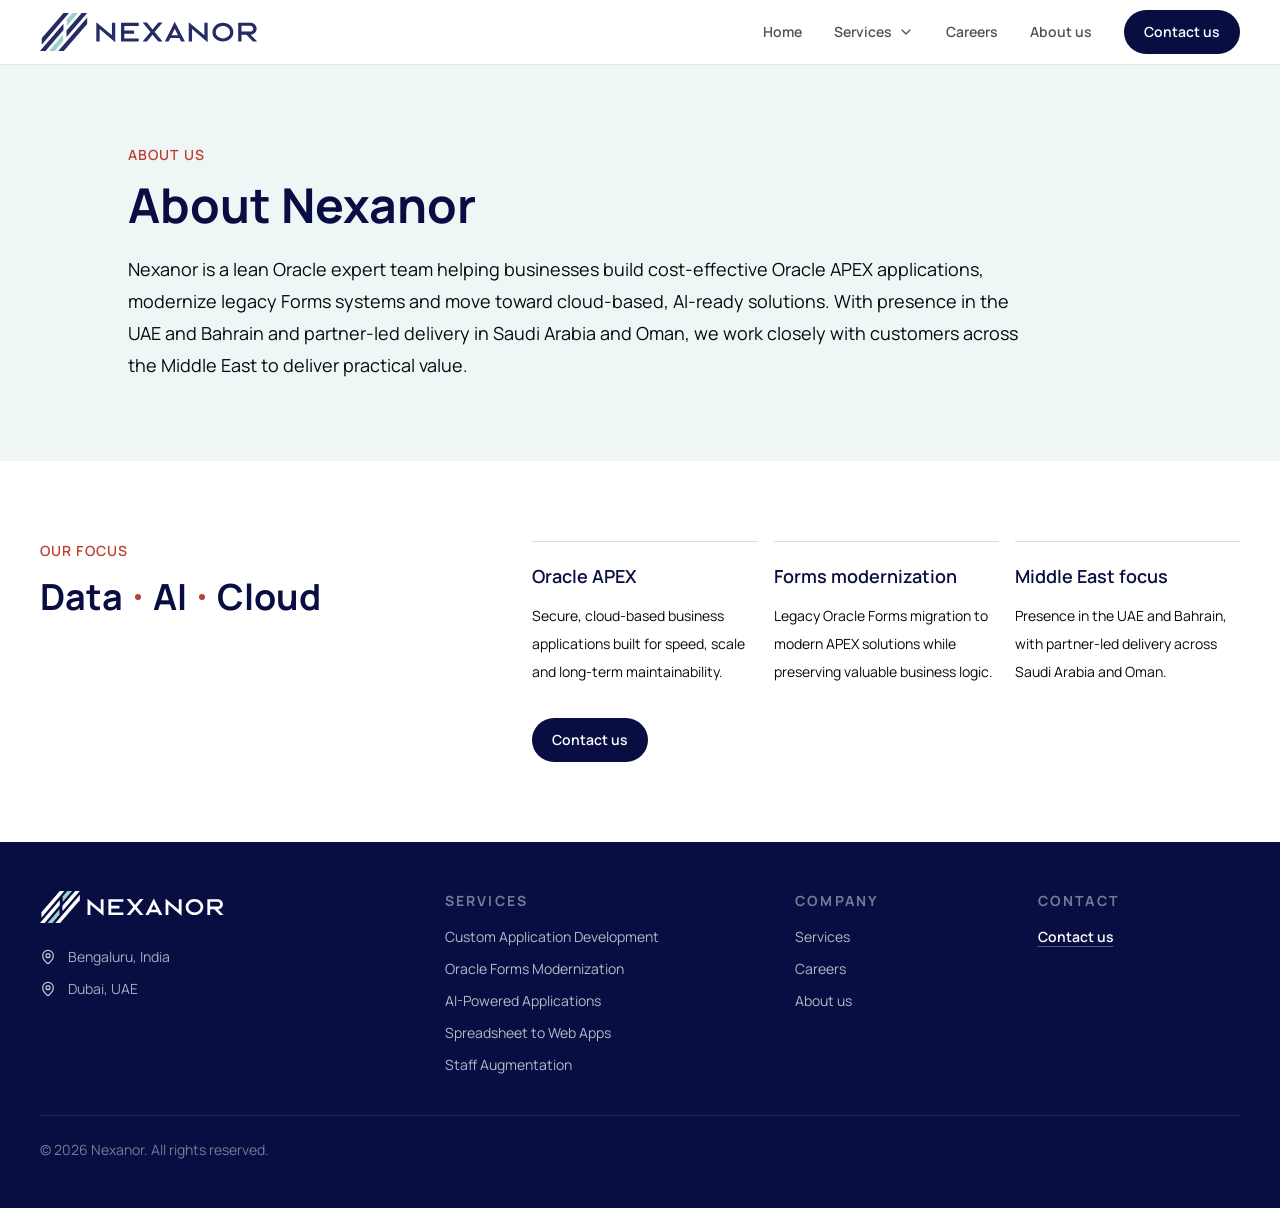
==== commit 7b075780: "Deploy registered mark and careers updates" ====
--- a/about/index.html
+++ b/about/index.html
@@ -1,4 +1,4 @@
-<!DOCTYPE html><html lang="en"> <head><meta charset="UTF-8"><meta name="description" content="Nexanor is an Oracle APEX expert team serving the Middle East with cost-effective, cloud-based, AI-ready business applications and Oracle Forms modernization."><meta name="viewport" content="width=device-width, initial-scale=1.0"><meta name="generator" content="Astro v4.16.19"><link rel="canonical" href="https://www.nexanor.io/about/"><link rel="icon" href="/favicon.ico" sizes="any"><link rel="icon" href="/favicon.svg" type="image/svg+xml"><link rel="apple-touch-icon" href="/apple-touch-icon.png"><meta property="og:type" content="website"><meta property="og:site_name" content="Nexanor"><meta property="og:title" content="About Nexanor | Oracle APEX Experts in the Middle East"><meta property="og:description" content="Nexanor is an Oracle APEX expert team serving the Middle East with cost-effective, cloud-based, AI-ready business applications and Oracle Forms modernization."><meta property="og:url" content="https://www.nexanor.io/about/"><meta property="og:image" content="https://www.nexanor.io/og-image.png"><meta property="og:image:width" content="1200"><meta property="og:image:height" content="630"><meta property="og:image:alt" content="Nexanor - Business Applications, Data, AI and Cloud"><meta name="twitter:card" content="summary_large_image"><meta name="twitter:title" content="About Nexanor | Oracle APEX Experts in the Middle East"><meta name="twitter:description" content="Nexanor is an Oracle APEX expert team serving the Middle East with cost-effective, cloud-based, AI-ready business applications and Oracle Forms modernization."><meta name="twitter:image" content="https://www.nexanor.io/og-image.png"><title>About Nexanor | Oracle APEX Experts in the Middle East</title><script type="application/ld+json">{"@context":"https://schema.org","@graph":[{"@type":"Organization","@id":"https://www.nexanor.io/#organization","name":"Nexanor","url":"https://www.nexanor.io","description":"Nexanor builds cost-effective business applications using Oracle APEX, helping growing businesses modernize Oracle Forms and replace spreadsheet-driven processes with secure web applications.","areaServed":["Middle East","United Arab Emirates","India","Africa"],"knowsAbout":["Oracle APEX development","Oracle Forms modernization","Forms to APEX migration","Spreadsheet to web application migration","Cost-effective business applications","Oracle Database","Agentic AI workflows"]},{"@type":"WebSite","@id":"https://www.nexanor.io/#website","name":"Nexanor","url":"https://www.nexanor.io","publisher":{"@id":"https://www.nexanor.io/#organization"},"inLanguage":"en"}]}</script><script async src="https://www.googletagmanager.com/gtag/js?id=G-KNGRKKW37M"></script><link rel="stylesheet" href="/_astro/about.YSt00nbT.css"><script type="module" src="/_astro/hoisted.DgXRHMoU.js"></script></head> <body> <header class="sticky top-0 z-40 border-b border-ink/10 bg-white/95 backdrop-blur"> <nav class="px-5 sm:px-8 lg:px-10" aria-label="Primary navigation"> <div class="shell flex min-h-16 items-center gap-8"> <a class="flex shrink-0 items-center" href="/" aria-label="Nexanor home"> <img class="h-9 w-auto sm:h-[38px]" src="/brand/nexanor-logo.svg" alt="Nexanor" width="225" height="38" decoding="async"> </a> <div class="ml-auto hidden items-center gap-8 md:flex"> <a class="text-sm font-semibold text-ink/70 transition hover:text-ink" href="/">Home</a> <div class="group relative"> <a class="inline-flex items-center gap-1.5 py-5 text-sm font-semibold text-ink/70 transition hover:text-ink" href="/services/">
+<!DOCTYPE html><html lang="en"> <head><meta charset="UTF-8"><meta name="description" content="Nexanor is an Oracle APEX expert team serving the Middle East with cost-effective, cloud-based, AI-ready business applications and Oracle Forms modernization."><meta name="viewport" content="width=device-width, initial-scale=1.0"><meta name="generator" content="Astro v4.16.19"><link rel="canonical" href="https://www.nexanor.io/about/"><link rel="icon" href="/favicon.ico" sizes="any"><link rel="icon" href="/favicon.svg" type="image/svg+xml"><link rel="apple-touch-icon" href="/apple-touch-icon.png"><meta property="og:type" content="website"><meta property="og:site_name" content="Nexanor"><meta property="og:title" content="About Nexanor | Oracle APEX Experts in the Middle East"><meta property="og:description" content="Nexanor is an Oracle APEX expert team serving the Middle East with cost-effective, cloud-based, AI-ready business applications and Oracle Forms modernization."><meta property="og:url" content="https://www.nexanor.io/about/"><meta property="og:image" content="https://www.nexanor.io/og-image.png"><meta property="og:image:width" content="1200"><meta property="og:image:height" content="630"><meta property="og:image:alt" content="Nexanor - Business Applications, Data, AI and Cloud"><meta name="twitter:card" content="summary_large_image"><meta name="twitter:title" content="About Nexanor | Oracle APEX Experts in the Middle East"><meta name="twitter:description" content="Nexanor is an Oracle APEX expert team serving the Middle East with cost-effective, cloud-based, AI-ready business applications and Oracle Forms modernization."><meta name="twitter:image" content="https://www.nexanor.io/og-image.png"><title>About Nexanor | Oracle APEX Experts in the Middle East</title><script type="application/ld+json">{"@context":"https://schema.org","@graph":[{"@type":"Organization","@id":"https://www.nexanor.io/#organization","name":"Nexanor","url":"https://www.nexanor.io","description":"Nexanor builds cost-effective business applications using Oracle APEX, helping growing businesses modernize Oracle Forms and replace spreadsheet-driven processes with secure web applications.","areaServed":["Middle East","United Arab Emirates","India","Africa"],"knowsAbout":["Oracle APEX development","Oracle Forms modernization","Forms to APEX migration","Spreadsheet to web application migration","Cost-effective business applications","Oracle Database","Agentic AI workflows"]},{"@type":"WebSite","@id":"https://www.nexanor.io/#website","name":"Nexanor","url":"https://www.nexanor.io","publisher":{"@id":"https://www.nexanor.io/#organization"},"inLanguage":"en"}]}</script><script async src="https://www.googletagmanager.com/gtag/js?id=G-KNGRKKW37M"></script><link rel="stylesheet" href="/_astro/about.uh1UHSmX.css"><script type="module" src="/_astro/hoisted.DgXRHMoU.js"></script></head> <body> <header class="sticky top-0 z-40 border-b border-ink/10 bg-white/95 backdrop-blur"> <nav class="px-5 sm:px-8 lg:px-10" aria-label="Primary navigation"> <div class="shell flex min-h-16 items-center gap-8"> <a class="flex shrink-0 items-center" href="/" aria-label="Nexanor home"> <img class="h-9 w-auto sm:h-[38px]" src="/brand/nexanor-logo.svg" alt="Nexanor" width="225" height="38" decoding="async"> </a> <div class="ml-auto hidden items-center gap-8 md:flex"> <a class="text-sm font-semibold text-ink/70 transition hover:text-ink" href="/">Home</a> <div class="group relative"> <a class="inline-flex items-center gap-1.5 py-5 text-sm font-semibold text-ink/70 transition hover:text-ink" href="/services/">
 Services
 <svg xmlns="http://www.w3.org/2000/svg" width="24" height="24" viewBox="0 0 24 24" fill="none" stroke="currentColor" stroke-width="2" stroke-linecap="round" stroke-linejoin="round" aria-hidden="true" class="lucide lucide-chevron-down h-4 w-4 transition group-hover:rotate-180 group-focus-within:rotate-180"> <path d="m6 9 6 6 6-6"></path>  </svg> </a> <div class="invisible absolute left-1/2 top-full w-80 -translate-x-1/2 pt-3 opacity-0 transition group-hover:visible group-hover:opacity-100 group-focus-within:visible group-focus-within:opacity-100"> <div class="rounded-lg border border-line bg-white p-2 shadow-soft"> <a class="block rounded-md px-4 py-3 text-sm font-semibold text-brand hover:bg-cloud" href="/services/">All services</a> <div class="my-1 border-t border-line"></div> <a class="block rounded-md px-4 py-3 text-sm text-ink/70 transition hover:bg-cloud hover:text-brand" href="/services/oracle-apex-development/"> Custom Application Development </a><a class="block rounded-md px-4 py-3 text-sm text-ink/70 transition hover:bg-cloud hover:text-brand" href="/services/oracle-forms-to-apex-modernization/"> Oracle Forms Modernization </a><a class="block rounded-md px-4 py-3 text-sm text-ink/70 transition hover:bg-cloud hover:text-brand" href="/services/ai-powered-applications/"> AI-Powered Applications </a><a class="block rounded-md px-4 py-3 text-sm text-ink/70 transition hover:bg-cloud hover:text-brand" href="/services/spreadsheet-to-web-applications/"> Spreadsheet to Web Applications </a><a class="block rounded-md px-4 py-3 text-sm text-ink/70 transition hover:bg-cloud hover:text-brand" href="/services/oracle-staff-augmentation/"> Oracle Staff Augmentation </a> </div> </div> </div> <a class="text-sm font-semibold text-ink/70 transition hover:text-ink" href="/careers/">Careers</a><a class="text-sm font-semibold text-ink/70 transition hover:text-ink" href="/about/">About us</a> </div> <div class="hidden items-center gap-3 md:flex"> <button class="button-primary" type="button" data-contact-open>Contact us</button> </div> <button class="ml-auto inline-flex h-11 w-11 items-center justify-center rounded-full border border-ink/15 bg-white text-ink md:hidden" type="button" aria-label="Open navigation menu" aria-controls="mobile-menu" aria-expanded="false" data-menu-toggle> <span class="sr-only">Menu</span> <span class="relative block h-4 w-5" aria-hidden="true"> <span class="absolute left-0 top-0 h-0.5 w-5 rounded bg-current transition" data-menu-line></span> <span class="absolute left-0 top-1.5 h-0.5 w-5 rounded bg-current transition" data-menu-line></span> <span class="absolute left-0 top-3 h-0.5 w-5 rounded bg-current transition" data-menu-line></span> </span> </button> </div> </nav> <div id="mobile-menu" class="hidden border-t border-ink/10 bg-white px-5 py-4 md:hidden" data-mobile-menu> <div class="mx-auto flex max-w-7xl flex-col gap-2"> <a class="rounded-lg px-2 py-3 text-base font-semibold text-ink" href="/">Home</a> <details class="group"> <summary class="flex cursor-pointer list-none items-center justify-between rounded-lg px-2 py-3 text-base font-semibold text-ink [&::-webkit-details-marker]:hidden">
 Services
--- a/_astro/about.uh1UHSmX.css
+++ b/_astro/about.uh1UHSmX.css
@@ -0,0 +1 @@
+@font-face{font-family:Manrope Variable;font-style:normal;font-display:swap;font-weight:200 800;src:url([data-uri]) format("woff2-variations");unicode-range:U+0460-052F,U+1C80-1C8A,U+20B4,U+2DE0-2DFF,U+A640-A69F,U+FE2E-FE2F}@font-face{font-family:Manrope Variable;font-style:normal;font-display:swap;font-weight:200 800;src:url(/_astro/manrope-cyrillic-wght-normal.Dvxsihut.woff2) format("woff2-variations");unicode-range:U+0301,U+0400-045F,U+0490-0491,U+04B0-04B1,U+2116}@font-face{font-family:Manrope Variable;font-style:normal;font-display:swap;font-weight:200 800;src:url(/_astro/manrope-greek-wght-normal.DL7QRZyv.woff2) format("woff2-variations");unicode-range:U+0370-0377,U+037A-037F,U+0384-038A,U+038C,U+038E-03A1,U+03A3-03FF}@font-face{font-family:Manrope Variable;font-style:normal;font-display:swap;font-weight:200 800;src:url(/_astro/manrope-vietnamese-wght-normal.usUDDRr7.woff2) format("woff2-variations");unicode-range:U+0102-0103,U+0110-0111,U+0128-0129,U+0168-0169,U+01A0-01A1,U+01AF-01B0,U+0300-0301,U+0303-0304,U+0308-0309,U+0323,U+0329,U+1EA0-1EF9,U+20AB}@font-face{font-family:Manrope Variable;font-style:normal;font-display:swap;font-weight:200 800;src:url(/_astro/manrope-latin-ext-wght-normal.Ch3YOpNY.woff2) format("woff2-variations");unicode-range:U+0100-02BA,U+02BD-02C5,U+02C7-02CC,U+02CE-02D7,U+02DD-02FF,U+0304,U+0308,U+0329,U+1D00-1DBF,U+1E00-1E9F,U+1EF2-1EFF,U+2020,U+20A0-20AB,U+20AD-20C0,U+2113,U+2C60-2C7F,U+A720-A7FF}@font-face{font-family:Manrope Variable;font-style:normal;font-display:swap;font-weight:200 800;src:url(/_astro/manrope-latin-wght-normal.DHIcAJRg.woff2) format("woff2-variations");unicode-range:U+0000-00FF,U+0131,U+0152-0153,U+02BB-02BC,U+02C6,U+02DA,U+02DC,U+0304,U+0308,U+0329,U+2000-206F,U+20AC,U+2122,U+2191,U+2193,U+2212,U+2215,U+FEFF,U+FFFD}*,:before,:after{--tw-border-spacing-x: 0;--tw-border-spacing-y: 0;--tw-translate-x: 0;--tw-translate-y: 0;--tw-rotate: 0;--tw-skew-x: 0;--tw-skew-y: 0;--tw-scale-x: 1;--tw-scale-y: 1;--tw-pan-x: ;--tw-pan-y: ;--tw-pinch-zoom: ;--tw-scroll-snap-strictness: proximity;--tw-gradient-from-position: ;--tw-gradient-via-position: ;--tw-gradient-to-position: ;--tw-ordinal: ;--tw-slashed-zero: ;--tw-numeric-figure: ;--tw-numeric-spacing: ;--tw-numeric-fraction: ;--tw-ring-inset: ;--tw-ring-offset-width: 0px;--tw-ring-offset-color: #fff;--tw-ring-color: rgb(59 130 246 / .5);--tw-ring-offset-shadow: 0 0 #0000;--tw-ring-shadow: 0 0 #0000;--tw-shadow: 0 0 #0000;--tw-shadow-colored: 0 0 #0000;--tw-blur: ;--tw-brightness: ;--tw-contrast: ;--tw-grayscale: ;--tw-hue-rotate: ;--tw-invert: ;--tw-saturate: ;--tw-sepia: ;--tw-drop-shadow: ;--tw-backdrop-blur: ;--tw-backdrop-brightness: ;--tw-backdrop-contrast: ;--tw-backdrop-grayscale: ;--tw-backdrop-hue-rotate: ;--tw-backdrop-invert: ;--tw-backdrop-opacity: ;--tw-backdrop-saturate: ;--tw-backdrop-sepia: ;--tw-contain-size: ;--tw-contain-layout: ;--tw-contain-paint: ;--tw-contain-style: }::backdrop{--tw-border-spacing-x: 0;--tw-border-spacing-y: 0;--tw-translate-x: 0;--tw-translate-y: 0;--tw-rotate: 0;--tw-skew-x: 0;--tw-skew-y: 0;--tw-scale-x: 1;--tw-scale-y: 1;--tw-pan-x: ;--tw-pan-y: ;--tw-pinch-zoom: ;--tw-scroll-snap-strictness: proximity;--tw-gradient-from-position: ;--tw-gradient-via-position: ;--tw-gradient-to-position: ;--tw-ordinal: ;--tw-slashed-zero: ;--tw-numeric-figure: ;--tw-numeric-spacing: ;--tw-numeric-fraction: ;--tw-ring-inset: ;--tw-ring-offset-width: 0px;--tw-ring-offset-color: #fff;--tw-ring-color: rgb(59 130 246 / .5);--tw-ring-offset-shadow: 0 0 #0000;--tw-ring-shadow: 0 0 #0000;--tw-shadow: 0 0 #0000;--tw-shadow-colored: 0 0 #0000;--tw-blur: ;--tw-brightness: ;--tw-contrast: ;--tw-grayscale: ;--tw-hue-rotate: ;--tw-invert: ;--tw-saturate: ;--tw-sepia: ;--tw-drop-shadow: ;--tw-backdrop-blur: ;--tw-backdrop-brightness: ;--tw-backdrop-contrast: ;--tw-backdrop-grayscale: ;--tw-backdrop-hue-rotate: ;--tw-backdrop-invert: ;--tw-backdrop-opacity: ;--tw-backdrop-saturate: ;--tw-backdrop-sepia: ;--tw-contain-size: ;--tw-contain-layout: ;--tw-contain-paint: ;--tw-contain-style: }*,:before,:after{box-sizing:border-box;border-width:0;border-style:solid;border-color:#e5e7eb}:before,:after{--tw-content: ""}html,:host{line-height:1.5;-webkit-text-size-adjust:100%;-moz-tab-size:4;-o-tab-size:4;tab-size:4;font-family:Manrope Variable,ui-sans-serif,system-ui,-apple-system,BlinkMacSystemFont,Segoe UI,sans-serif;font-feature-settings:normal;font-variation-settings:normal;-webkit-tap-highlight-color:transparent}body{margin:0;line-height:inherit}hr{height:0;color:inherit;border-top-width:1px}abbr:where([title]){-webkit-text-decoration:underline dotted;text-decoration:underline dotted}h1,h2,h3,h4,h5,h6{font-size:inherit;font-weight:inherit}a{color:inherit;text-decoration:inherit}b,strong{font-weight:bolder}code,kbd,samp,pre{font-family:ui-monospace,SFMono-Regular,Menlo,Monaco,Consolas,Liberation Mono,Courier New,monospace;font-feature-settings:normal;font-variation-settings:normal;font-size:1em}small{font-size:80%}sub,sup{font-size:75%;line-height:0;position:relative;vertical-align:baseline}sub{bottom:-.25em}sup{top:-.5em}table{text-indent:0;border-color:inherit;border-collapse:collapse}button,input,optgroup,select,textarea{font-family:inherit;font-feature-settings:inherit;font-variation-settings:inherit;font-size:100%;font-weight:inherit;line-height:inherit;letter-spacing:inherit;color:inherit;margin:0;padding:0}button,select{text-transform:none}button,input:where([type=button]),input:where([type=reset]),input:where([type=submit]){-webkit-appearance:button;background-color:transparent;background-image:none}:-moz-focusring{outline:auto}:-moz-ui-invalid{box-shadow:none}progress{vertical-align:baseline}::-webkit-inner-spin-button,::-webkit-outer-spin-button{height:auto}[type=search]{-webkit-appearance:textfield;outline-offset:-2px}::-webkit-search-decoration{-webkit-appearance:none}::-webkit-file-upload-button{-webkit-appearance:button;font:inherit}summary{display:list-item}blockquote,dl,dd,h1,h2,h3,h4,h5,h6,hr,figure,p,pre{margin:0}fieldset{margin:0;padding:0}legend{padding:0}ol,ul,menu{list-style:none;margin:0;padding:0}dialog{padding:0}textarea{resize:vertical}input::-moz-placeholder,textarea::-moz-placeholder{opacity:1;color:#9ca3af}input::placeholder,textarea::placeholder{opacity:1;color:#9ca3af}button,[role=button]{cursor:pointer}:disabled{cursor:default}img,svg,video,canvas,audio,iframe,embed,object{display:block;vertical-align:middle}img,video{max-width:100%;height:auto}[hidden]:where(:not([hidden=until-found])){display:none}:root{color-scheme:light}html{scroll-behavior:smooth}body{--tw-bg-opacity: 1;background-color:rgb(247 248 251 / var(--tw-bg-opacity, 1));font-family:Manrope Variable,ui-sans-serif,system-ui,-apple-system,BlinkMacSystemFont,Segoe UI,sans-serif;--tw-text-opacity: 1;color:rgb(8 9 13 / var(--tw-text-opacity, 1));-webkit-font-smoothing:antialiased;-moz-osx-font-smoothing:grayscale}::-moz-selection{--tw-bg-opacity: 1;background-color:rgb(189 63 48 / var(--tw-bg-opacity, 1));--tw-text-opacity: 1;color:rgb(255 255 255 / var(--tw-text-opacity, 1))}::selection{--tw-bg-opacity: 1;background-color:rgb(189 63 48 / var(--tw-bg-opacity, 1));--tw-text-opacity: 1;color:rgb(255 255 255 / var(--tw-text-opacity, 1))}.section{padding:4rem 1.25rem}@media (min-width: 640px){.section{padding-left:2rem;padding-right:2rem}}@media (min-width: 1024px){.section{padding:5rem 2.5rem}}.shell{margin-left:auto;margin-right:auto;max-width:80rem}.eyebrow{font-size:.75rem;line-height:1rem;font-weight:600;text-transform:uppercase;letter-spacing:.08em;--tw-text-opacity: 1;color:rgb(189 63 48 / var(--tw-text-opacity, 1))}@media (min-width: 640px){.eyebrow{font-size:.875rem;line-height:1.25rem}}.button-primary{display:inline-flex;align-items:center;justify-content:center;border-radius:9999px;--tw-bg-opacity: 1;background-color:rgb(9 14 66 / var(--tw-bg-opacity, 1));padding:.75rem 1.25rem;font-size:.875rem;line-height:1.25rem;font-weight:600;--tw-text-opacity: 1;color:rgb(255 255 255 / var(--tw-text-opacity, 1));transition-property:color,background-color,border-color,text-decoration-color,fill,stroke,opacity,box-shadow,transform,filter,backdrop-filter;transition-timing-function:cubic-bezier(.4,0,.2,1);transition-duration:.15s}.button-primary:hover{--tw-bg-opacity: 1;background-color:rgb(21 28 96 / var(--tw-bg-opacity, 1))}.button-primary:focus{outline:2px solid transparent;outline-offset:2px;--tw-ring-offset-shadow: var(--tw-ring-inset) 0 0 0 var(--tw-ring-offset-width) var(--tw-ring-offset-color);--tw-ring-shadow: var(--tw-ring-inset) 0 0 0 calc(2px + var(--tw-ring-offset-width)) var(--tw-ring-color);box-shadow:var(--tw-ring-offset-shadow),var(--tw-ring-shadow),var(--tw-shadow, 0 0 #0000);--tw-ring-opacity: 1;--tw-ring-color: rgb(9 14 66 / var(--tw-ring-opacity, 1));--tw-ring-offset-width: 2px}.sr-only{position:absolute;width:1px;height:1px;padding:0;margin:-1px;overflow:hidden;clip:rect(0,0,0,0);white-space:nowrap;border-width:0}.pointer-events-none{pointer-events:none}.visible{visibility:visible}.invisible{visibility:hidden}.fixed{position:fixed}.absolute{position:absolute}.relative{position:relative}.sticky{position:sticky}.-inset-3{inset:-.75rem}.inset-0{inset:0}.inset-x-0{left:0;right:0}.-right-24{right:-6rem}.left-0{left:0}.left-1\/2{left:50%}.right-4{right:1rem}.top-0{top:0}.top-1\.5{top:.375rem}.top-14{top:3.5rem}.top-3{top:.75rem}.top-4{top:1rem}.top-full{top:100%}.z-10{z-index:10}.z-40{z-index:40}.z-50{z-index:50}.z-\[60\]{z-index:60}.mx-auto{margin-left:auto;margin-right:auto}.my-1{margin-top:.25rem;margin-bottom:.25rem}.ml-2{margin-left:.5rem}.ml-auto{margin-left:auto}.mt-1{margin-top:.25rem}.mt-10{margin-top:2.5rem}.mt-12{margin-top:3rem}.mt-2{margin-top:.5rem}.mt-3{margin-top:.75rem}.mt-4{margin-top:1rem}.mt-5{margin-top:1.25rem}.mt-6{margin-top:1.5rem}.mt-8{margin-top:2rem}.mt-9{margin-top:2.25rem}.mt-auto{margin-top:auto}.block{display:block}.flex{display:flex}.inline-flex{display:inline-flex}.grid{display:grid}.hidden{display:none}.aspect-\[3\/2\]{aspect-ratio:3/2}.aspect-\[4\/3\]{aspect-ratio:4/3}.h-0\.5{height:.125rem}.h-1\.5{height:.375rem}.h-10{height:2.5rem}.h-11{height:2.75rem}.h-12{height:3rem}.h-2\.5{height:.625rem}.h-3\.5{height:.875rem}.h-4{height:1rem}.h-5{height:1.25rem}.h-6{height:1.5rem}.h-72{height:18rem}.h-8{height:2rem}.h-9{height:2.25rem}.h-full{height:100%}.h-px{height:1px}.min-h-16{min-height:4rem}.min-h-32{min-height:8rem}.min-h-72{min-height:18rem}.min-h-\[17rem\]{min-height:17rem}.min-h-\[20rem\]{min-height:20rem}.w-1\.5{width:.375rem}.w-10{width:2.5rem}.w-11{width:2.75rem}.w-12{width:3rem}.w-2\.5{width:.625rem}.w-3\.5{width:.875rem}.w-4{width:1rem}.w-5{width:1.25rem}.w-6{width:1.5rem}.w-72{width:18rem}.w-8{width:2rem}.w-80{width:20rem}.w-\[calc\(100\%-2rem\)\]{width:calc(100% - 2rem)}.w-auto{width:auto}.w-fit{width:-moz-fit-content;width:fit-content}.w-full{width:100%}.max-w-2xl{max-width:42rem}.max-w-3xl{max-width:48rem}.max-w-4xl{max-width:56rem}.max-w-5xl{max-width:64rem}.max-w-7xl{max-width:80rem}.max-w-md{max-width:28rem}.max-w-xl{max-width:36rem}.flex-1{flex:1 1 0%}.shrink-0{flex-shrink:0}.grow{flex-grow:1}.-translate-x-1\/2{--tw-translate-x: -50%;transform:translate(var(--tw-translate-x),var(--tw-translate-y)) rotate(var(--tw-rotate)) skew(var(--tw-skew-x)) skewY(var(--tw-skew-y)) scaleX(var(--tw-scale-x)) scaleY(var(--tw-scale-y))}.-translate-y-1\.5{--tw-translate-y: -.375rem;transform:translate(var(--tw-translate-x),var(--tw-translate-y)) rotate(var(--tw-rotate)) skew(var(--tw-skew-x)) skewY(var(--tw-skew-y)) scaleX(var(--tw-scale-x)) scaleY(var(--tw-scale-y))}.translate-y-1\.5{--tw-translate-y: .375rem;transform:translate(var(--tw-translate-x),var(--tw-translate-y)) rotate(var(--tw-rotate)) skew(var(--tw-skew-x)) skewY(var(--tw-skew-y)) scaleX(var(--tw-scale-x)) scaleY(var(--tw-scale-y))}.-rotate-45{--tw-rotate: -45deg;transform:translate(var(--tw-translate-x),var(--tw-translate-y)) rotate(var(--tw-rotate)) skew(var(--tw-skew-x)) skewY(var(--tw-skew-y)) scaleX(var(--tw-scale-x)) scaleY(var(--tw-scale-y))}.rotate-45{--tw-rotate: 45deg;transform:translate(var(--tw-translate-x),var(--tw-translate-y)) rotate(var(--tw-rotate)) skew(var(--tw-skew-x)) skewY(var(--tw-skew-y)) scaleX(var(--tw-scale-x)) scaleY(var(--tw-scale-y))}.cursor-pointer{cursor:pointer}.scroll-mt-24{scroll-margin-top:6rem}.list-none{list-style-type:none}.auto-rows-fr{grid-auto-rows:minmax(0,1fr)}.flex-col{flex-direction:column}.flex-wrap{flex-wrap:wrap}.items-start{align-items:flex-start}.items-center{align-items:center}.justify-center{justify-content:center}.justify-between{justify-content:space-between}.gap-1\.5{gap:.375rem}.gap-10{gap:2.5rem}.gap-12{gap:3rem}.gap-2{gap:.5rem}.gap-3{gap:.75rem}.gap-4{gap:1rem}.gap-5{gap:1.25rem}.gap-6{gap:1.5rem}.gap-8{gap:2rem}.gap-x-3{-moz-column-gap:.75rem;column-gap:.75rem}.gap-y-2{row-gap:.5rem}.overflow-hidden{overflow:hidden}.overflow-y-auto{overflow-y:auto}.rounded{border-radius:.25rem}.rounded-2xl{border-radius:1rem}.rounded-\[1\.75rem\]{border-radius:1.75rem}.rounded-\[2rem\]{border-radius:2rem}.rounded-\[3px\]{border-radius:3px}.rounded-full{border-radius:9999px}.rounded-lg{border-radius:.5rem}.rounded-md{border-radius:.375rem}.rounded-xl{border-radius:.75rem}.border{border-width:1px}.border-y{border-top-width:1px;border-bottom-width:1px}.border-b{border-bottom-width:1px}.border-l{border-left-width:1px}.border-t{border-top-width:1px}.border-\[\#0a66c2\]\/20{border-color:#0a66c233}.border-brand\/10{border-color:#090e421a}.border-brand\/15{border-color:#090e4226}.border-ink\/10{border-color:#08090d1a}.border-ink\/15{border-color:#08090d26}.border-line{--tw-border-opacity: 1;border-color:rgb(223 228 238 / var(--tw-border-opacity, 1))}.border-oracle\/20{border-color:#bd3f3033}.border-white\/10{border-color:#ffffff1a}.border-white\/55{border-color:#ffffff8c}.border-white\/70{border-color:#ffffffb3}.bg-\[\#0a66c2\]{--tw-bg-opacity: 1;background-color:rgb(10 102 194 / var(--tw-bg-opacity, 1))}.bg-\[\#e7f5f4\]{--tw-bg-opacity: 1;background-color:rgb(231 245 244 / var(--tw-bg-opacity, 1))}.bg-\[\#eef7f6\]{--tw-bg-opacity: 1;background-color:rgb(238 247 246 / var(--tw-bg-opacity, 1))}.bg-\[\#fbfcfd\]{--tw-bg-opacity: 1;background-color:rgb(251 252 253 / var(--tw-bg-opacity, 1))}.bg-\[\#fff7f5\]{--tw-bg-opacity: 1;background-color:rgb(255 247 245 / var(--tw-bg-opacity, 1))}.bg-brand{--tw-bg-opacity: 1;background-color:rgb(9 14 66 / var(--tw-bg-opacity, 1))}.bg-cloud{--tw-bg-opacity: 1;background-color:rgb(247 248 251 / var(--tw-bg-opacity, 1))}.bg-current{background-color:currentColor}.bg-ink\/45{background-color:#08090d73}.bg-ink\/60{background-color:#08090d99}.bg-oracle{--tw-bg-opacity: 1;background-color:rgb(189 63 48 / var(--tw-bg-opacity, 1))}.bg-white{--tw-bg-opacity: 1;background-color:rgb(255 255 255 / var(--tw-bg-opacity, 1))}.bg-white\/60{background-color:#fff9}.bg-white\/70{background-color:#ffffffb3}.bg-white\/75{background-color:#ffffffbf}.bg-white\/80{background-color:#fffc}.bg-white\/95{background-color:#fffffff2}.object-cover{-o-object-fit:cover;object-fit:cover}.p-2{padding:.5rem}.p-4{padding:1rem}.p-5{padding:1.25rem}.p-6{padding:1.5rem}.px-2{padding-left:.5rem;padding-right:.5rem}.px-3{padding-left:.75rem;padding-right:.75rem}.px-4{padding-left:1rem;padding-right:1rem}.px-5{padding-left:1.25rem;padding-right:1.25rem}.px-6{padding-left:1.5rem;padding-right:1.5rem}.py-1\.5{padding-top:.375rem;padding-bottom:.375rem}.py-12{padding-top:3rem;padding-bottom:3rem}.py-16{padding-top:4rem;padding-bottom:4rem}.py-2{padding-top:.5rem;padding-bottom:.5rem}.py-2\.5{padding-top:.625rem;padding-bottom:.625rem}.py-3{padding-top:.75rem;padding-bottom:.75rem}.py-4{padding-top:1rem;padding-bottom:1rem}.py-5{padding-top:1.25rem;padding-bottom:1.25rem}.pb-10{padding-bottom:2.5rem}.pb-4{padding-bottom:1rem}.pl-3{padding-left:.75rem}.pt-3{padding-top:.75rem}.pt-5{padding-top:1.25rem}.pt-6{padding-top:1.5rem}.pt-7{padding-top:1.75rem}.pt-8{padding-top:2rem}.text-left{text-align:left}.text-right{text-align:right}.text-2xl{font-size:1.5rem;line-height:2rem}.text-3xl{font-size:1.875rem;line-height:2.25rem}.text-\[10px\]{font-size:10px}.text-\[2\.5rem\]{font-size:2.5rem}.text-base{font-size:1rem;line-height:1.5rem}.text-lg{font-size:1.125rem;line-height:1.75rem}.text-sm{font-size:.875rem;line-height:1.25rem}.text-xl{font-size:1.25rem;line-height:1.75rem}.text-xs{font-size:.75rem;line-height:1rem}.font-bold{font-weight:700}.font-extrabold{font-weight:800}.font-light{font-weight:300}.font-normal{font-weight:400}.font-semibold{font-weight:600}.uppercase{text-transform:uppercase}.leading-5{line-height:1.25rem}.leading-6{line-height:1.5rem}.leading-7{line-height:1.75rem}.leading-8{line-height:2rem}.leading-\[1\.06\]{line-height:1.06}.leading-\[1\.08\]{line-height:1.08}.leading-none{line-height:1}.leading-snug{line-height:1.375}.leading-tight{line-height:1.25}.tracking-\[0\.16em\]{letter-spacing:.16em}.text-\[\#0a66c2\]{--tw-text-opacity: 1;color:rgb(10 102 194 / var(--tw-text-opacity, 1))}.text-brand{--tw-text-opacity: 1;color:rgb(9 14 66 / var(--tw-text-opacity, 1))}.text-graphite\/70{color:#171923b3}.text-graphite\/75{color:#171923bf}.text-ink{--tw-text-opacity: 1;color:rgb(8 9 13 / var(--tw-text-opacity, 1))}.text-ink\/45{color:#08090d73}.text-ink\/65{color:#08090da6}.text-ink\/70{color:#08090db3}.text-oracle{--tw-text-opacity: 1;color:rgb(189 63 48 / var(--tw-text-opacity, 1))}.text-white{--tw-text-opacity: 1;color:rgb(255 255 255 / var(--tw-text-opacity, 1))}.text-white\/45{color:#ffffff73}.text-white\/65{color:#ffffffa6}.text-white\/70{color:#ffffffb3}.text-white\/80{color:#fffc}.underline{text-decoration-line:underline}.decoration-white\/30{text-decoration-color:#ffffff4d}.underline-offset-4{text-underline-offset:4px}.opacity-0{opacity:0}.shadow-\[0_18px_60px_rgba\(8\,9\,13\,0\.04\)\]{--tw-shadow: 0 18px 60px rgba(8,9,13,.04);--tw-shadow-colored: 0 18px 60px var(--tw-shadow-color);box-shadow:var(--tw-ring-offset-shadow, 0 0 #0000),var(--tw-ring-shadow, 0 0 #0000),var(--tw-shadow)}.shadow-\[0_18px_60px_rgba\(8\,9\,13\,0\.05\)\]{--tw-shadow: 0 18px 60px rgba(8,9,13,.05);--tw-shadow-colored: 0 18px 60px var(--tw-shadow-color);box-shadow:var(--tw-ring-offset-shadow, 0 0 #0000),var(--tw-ring-shadow, 0 0 #0000),var(--tw-shadow)}.shadow-sm{--tw-shadow: 0 1px 2px 0 rgb(0 0 0 / .05);--tw-shadow-colored: 0 1px 2px 0 var(--tw-shadow-color);box-shadow:var(--tw-ring-offset-shadow, 0 0 #0000),var(--tw-ring-shadow, 0 0 #0000),var(--tw-shadow)}.shadow-soft{--tw-shadow: 0 24px 80px rgba(8, 9, 13, .1);--tw-shadow-colored: 0 24px 80px var(--tw-shadow-color);box-shadow:var(--tw-ring-offset-shadow, 0 0 #0000),var(--tw-ring-shadow, 0 0 #0000),var(--tw-shadow)}.outline-none{outline:2px solid transparent;outline-offset:2px}.blur-2xl{--tw-blur: blur(40px);filter:var(--tw-blur) var(--tw-brightness) var(--tw-contrast) var(--tw-grayscale) var(--tw-hue-rotate) var(--tw-invert) var(--tw-saturate) var(--tw-sepia) var(--tw-drop-shadow)}.backdrop-blur{--tw-backdrop-blur: blur(8px);backdrop-filter:var(--tw-backdrop-blur) var(--tw-backdrop-brightness) var(--tw-backdrop-contrast) var(--tw-backdrop-grayscale) var(--tw-backdrop-hue-rotate) var(--tw-backdrop-invert) var(--tw-backdrop-opacity) var(--tw-backdrop-saturate) var(--tw-backdrop-sepia)}.backdrop-blur-sm{--tw-backdrop-blur: blur(4px);backdrop-filter:var(--tw-backdrop-blur) var(--tw-backdrop-brightness) var(--tw-backdrop-contrast) var(--tw-backdrop-grayscale) var(--tw-backdrop-hue-rotate) var(--tw-backdrop-invert) var(--tw-backdrop-opacity) var(--tw-backdrop-saturate) var(--tw-backdrop-sepia)}.transition{transition-property:color,background-color,border-color,text-decoration-color,fill,stroke,opacity,box-shadow,transform,filter,backdrop-filter;transition-timing-function:cubic-bezier(.4,0,.2,1);transition-duration:.15s}.duration-200{transition-duration:.2s}.duration-300{transition-duration:.3s}.hover\:-translate-y-1:hover{--tw-translate-y: -.25rem;transform:translate(var(--tw-translate-x),var(--tw-translate-y)) rotate(var(--tw-rotate)) skew(var(--tw-skew-x)) skewY(var(--tw-skew-y)) scaleX(var(--tw-scale-x)) scaleY(var(--tw-scale-y))}.hover\:border-brand\/20:hover{border-color:#090e4233}.hover\:border-brand\/25:hover{border-color:#090e4240}.hover\:border-ink\/35:hover{border-color:#08090d59}.hover\:border-ink\/40:hover{border-color:#08090d66}.hover\:bg-\[\#084d96\]:hover{--tw-bg-opacity: 1;background-color:rgb(8 77 150 / var(--tw-bg-opacity, 1))}.hover\:bg-\[\#151c60\]:hover{--tw-bg-opacity: 1;background-color:rgb(21 28 96 / var(--tw-bg-opacity, 1))}.hover\:bg-cloud:hover{--tw-bg-opacity: 1;background-color:rgb(247 248 251 / var(--tw-bg-opacity, 1))}.hover\:bg-white:hover{--tw-bg-opacity: 1;background-color:rgb(255 255 255 / var(--tw-bg-opacity, 1))}.hover\:text-brand:hover{--tw-text-opacity: 1;color:rgb(9 14 66 / var(--tw-text-opacity, 1))}.hover\:text-ink:hover{--tw-text-opacity: 1;color:rgb(8 9 13 / var(--tw-text-opacity, 1))}.hover\:text-oracle:hover{--tw-text-opacity: 1;color:rgb(189 63 48 / var(--tw-text-opacity, 1))}.hover\:text-white:hover{--tw-text-opacity: 1;color:rgb(255 255 255 / var(--tw-text-opacity, 1))}.hover\:decoration-white:hover{text-decoration-color:#fff}.hover\:shadow-soft:hover{--tw-shadow: 0 24px 80px rgba(8, 9, 13, .1);--tw-shadow-colored: 0 24px 80px var(--tw-shadow-color);box-shadow:var(--tw-ring-offset-shadow, 0 0 #0000),var(--tw-ring-shadow, 0 0 #0000),var(--tw-shadow)}.focus\:border-brand\/35:focus{border-color:#090e4259}.focus\:bg-white:focus{--tw-bg-opacity: 1;background-color:rgb(255 255 255 / var(--tw-bg-opacity, 1))}.focus\:outline-none:focus{outline:2px solid transparent;outline-offset:2px}.focus\:ring-2:focus{--tw-ring-offset-shadow: var(--tw-ring-inset) 0 0 0 var(--tw-ring-offset-width) var(--tw-ring-offset-color);--tw-ring-shadow: var(--tw-ring-inset) 0 0 0 calc(2px + var(--tw-ring-offset-width)) var(--tw-ring-color);box-shadow:var(--tw-ring-offset-shadow),var(--tw-ring-shadow),var(--tw-shadow, 0 0 #0000)}.focus\:ring-\[\#0a66c2\]:focus{--tw-ring-opacity: 1;--tw-ring-color: rgb(10 102 194 / var(--tw-ring-opacity, 1))}.focus\:ring-brand:focus{--tw-ring-opacity: 1;--tw-ring-color: rgb(9 14 66 / var(--tw-ring-opacity, 1))}.focus\:ring-brand\/10:focus{--tw-ring-color: rgb(9 14 66 / .1)}.focus\:ring-offset-2:focus{--tw-ring-offset-width: 2px}.focus\:ring-offset-\[\#e7f5f4\]:focus{--tw-ring-offset-color: #e7f5f4}.disabled\:cursor-wait:disabled{cursor:wait}.disabled\:bg-brand\/65:disabled{background-color:#090e42a6}.group[open] .group-open\:rotate-180{--tw-rotate: 180deg;transform:translate(var(--tw-translate-x),var(--tw-translate-y)) rotate(var(--tw-rotate)) skew(var(--tw-skew-x)) skewY(var(--tw-skew-y)) scaleX(var(--tw-scale-x)) scaleY(var(--tw-scale-y))}.group[open] .group-open\:rotate-45{--tw-rotate: 45deg;transform:translate(var(--tw-translate-x),var(--tw-translate-y)) rotate(var(--tw-rotate)) skew(var(--tw-skew-x)) skewY(var(--tw-skew-y)) scaleX(var(--tw-scale-x)) scaleY(var(--tw-scale-y))}.group:focus-within .group-focus-within\:visible{visibility:visible}.group:focus-within .group-focus-within\:rotate-180{--tw-rotate: 180deg;transform:translate(var(--tw-translate-x),var(--tw-translate-y)) rotate(var(--tw-rotate)) skew(var(--tw-skew-x)) skewY(var(--tw-skew-y)) scaleX(var(--tw-scale-x)) scaleY(var(--tw-scale-y))}.group:focus-within .group-focus-within\:opacity-100{opacity:1}.group:hover .group-hover\:visible{visibility:visible}.group:hover .group-hover\:rotate-180{--tw-rotate: 180deg;transform:translate(var(--tw-translate-x),var(--tw-translate-y)) rotate(var(--tw-rotate)) skew(var(--tw-skew-x)) skewY(var(--tw-skew-y)) scaleX(var(--tw-scale-x)) scaleY(var(--tw-scale-y))}.group:hover .group-hover\:bg-brand{--tw-bg-opacity: 1;background-color:rgb(9 14 66 / var(--tw-bg-opacity, 1))}.group:hover .group-hover\:text-oracle{--tw-text-opacity: 1;color:rgb(189 63 48 / var(--tw-text-opacity, 1))}.group:hover .group-hover\:text-white{--tw-text-opacity: 1;color:rgb(255 255 255 / var(--tw-text-opacity, 1))}.group:hover .group-hover\:opacity-100{opacity:1}@media (min-width: 640px){.sm\:right-6{right:1.5rem}.sm\:top-6{top:1.5rem}.sm\:h-\[38px\]{height:38px}.sm\:max-h-\[calc\(100vh-3rem\)\]{max-height:calc(100vh - 3rem)}.sm\:grid-cols-2{grid-template-columns:repeat(2,minmax(0,1fr))}.sm\:flex-row{flex-direction:row}.sm\:items-center{align-items:center}.sm\:overflow-y-auto{overflow-y:auto}.sm\:p-8{padding:2rem}.sm\:px-5{padding-left:1.25rem;padding-right:1.25rem}.sm\:px-8{padding-left:2rem;padding-right:2rem}.sm\:py-20{padding-top:5rem;padding-bottom:5rem}.sm\:py-6{padding-top:1.5rem;padding-bottom:1.5rem}.sm\:text-3xl{font-size:1.875rem;line-height:2.25rem}.sm\:text-4xl{font-size:2.25rem;line-height:2.5rem}.sm\:text-5xl{font-size:3rem;line-height:1}.sm\:text-base{font-size:1rem;line-height:1.5rem}.sm\:text-lg{font-size:1.125rem;line-height:1.75rem}}@media (min-width: 768px){.md\:flex{display:flex}.md\:hidden{display:none}.md\:grid-cols-2{grid-template-columns:repeat(2,minmax(0,1fr))}.md\:grid-cols-3{grid-template-columns:repeat(3,minmax(0,1fr))}}@media (min-width: 1024px){.lg\:block{display:block}.lg\:grid-cols-2{grid-template-columns:repeat(2,minmax(0,1fr))}.lg\:grid-cols-3{grid-template-columns:repeat(3,minmax(0,1fr))}.lg\:grid-cols-4{grid-template-columns:repeat(4,minmax(0,1fr))}.lg\:grid-cols-\[0\.75fr_1\.25fr\]{grid-template-columns:.75fr 1.25fr}.lg\:grid-cols-\[0\.78fr_1\.22fr\]{grid-template-columns:.78fr 1.22fr}.lg\:grid-cols-\[0\.92fr_1\.08fr\]{grid-template-columns:.92fr 1.08fr}.lg\:grid-cols-\[0\.95fr_1\.05fr\]{grid-template-columns:.95fr 1.05fr}.lg\:grid-cols-\[1\.35fr_1\.15fr_0\.75fr_0\.75fr\]{grid-template-columns:1.35fr 1.15fr .75fr .75fr}.lg\:gap-14{gap:3.5rem}.lg\:px-10{padding-left:2.5rem;padding-right:2.5rem}.lg\:py-24{padding-top:6rem;padding-bottom:6rem}.lg\:text-\[3\.2rem\]{font-size:3.2rem}}.\[\&\:\:-webkit-details-marker\]\:hidden::-webkit-details-marker{display:none}
